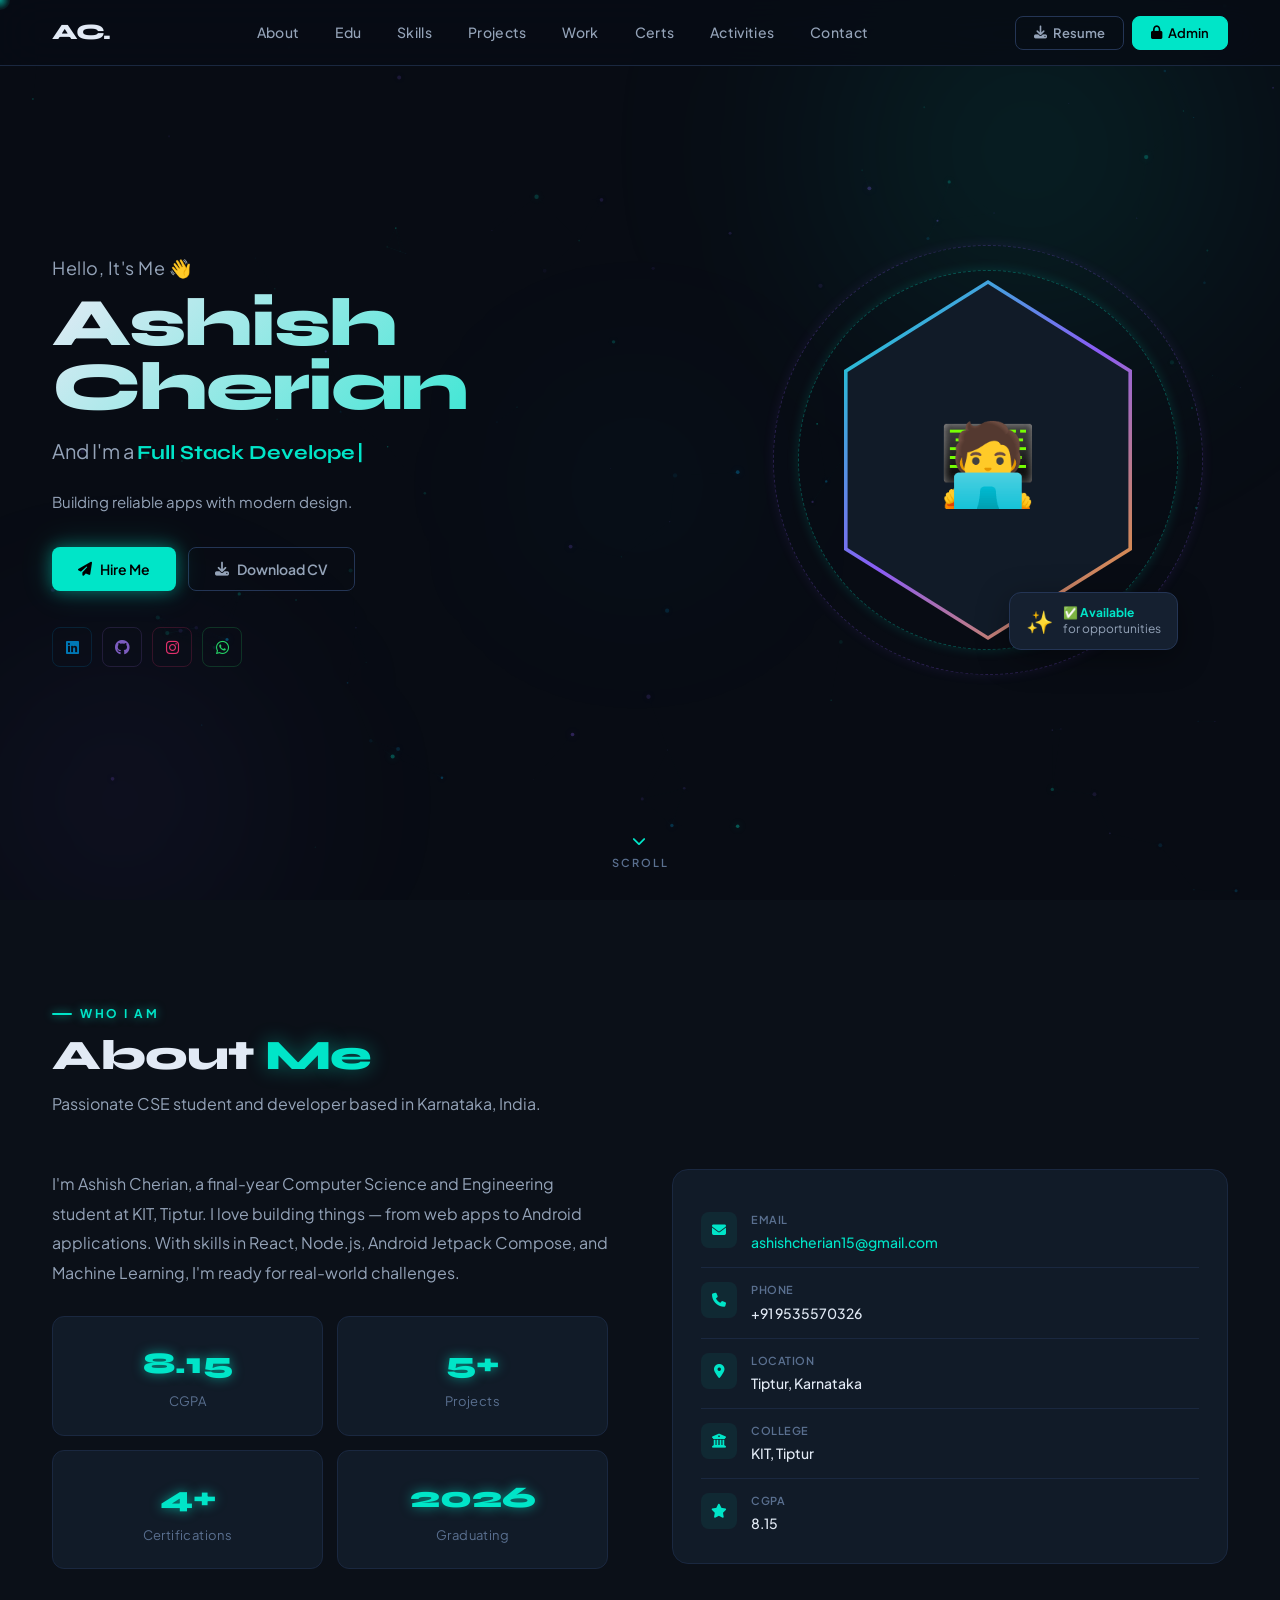
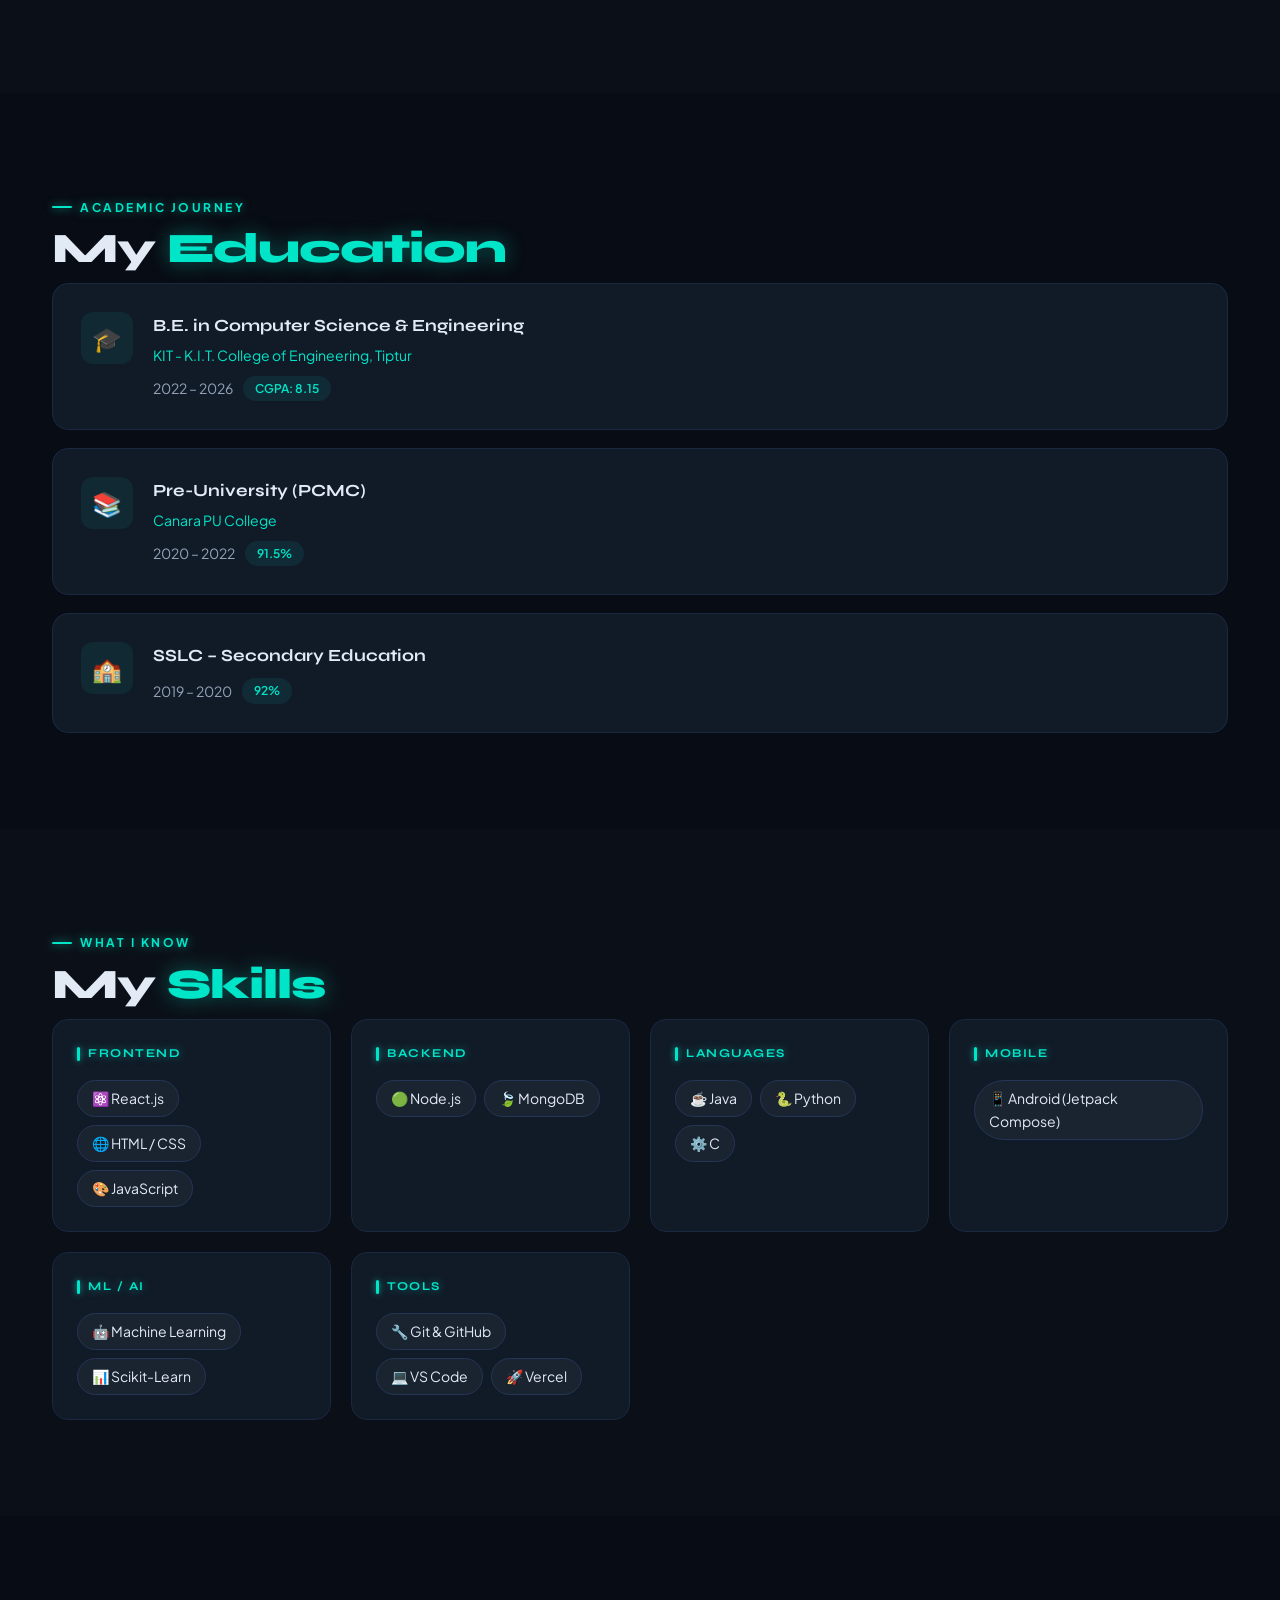
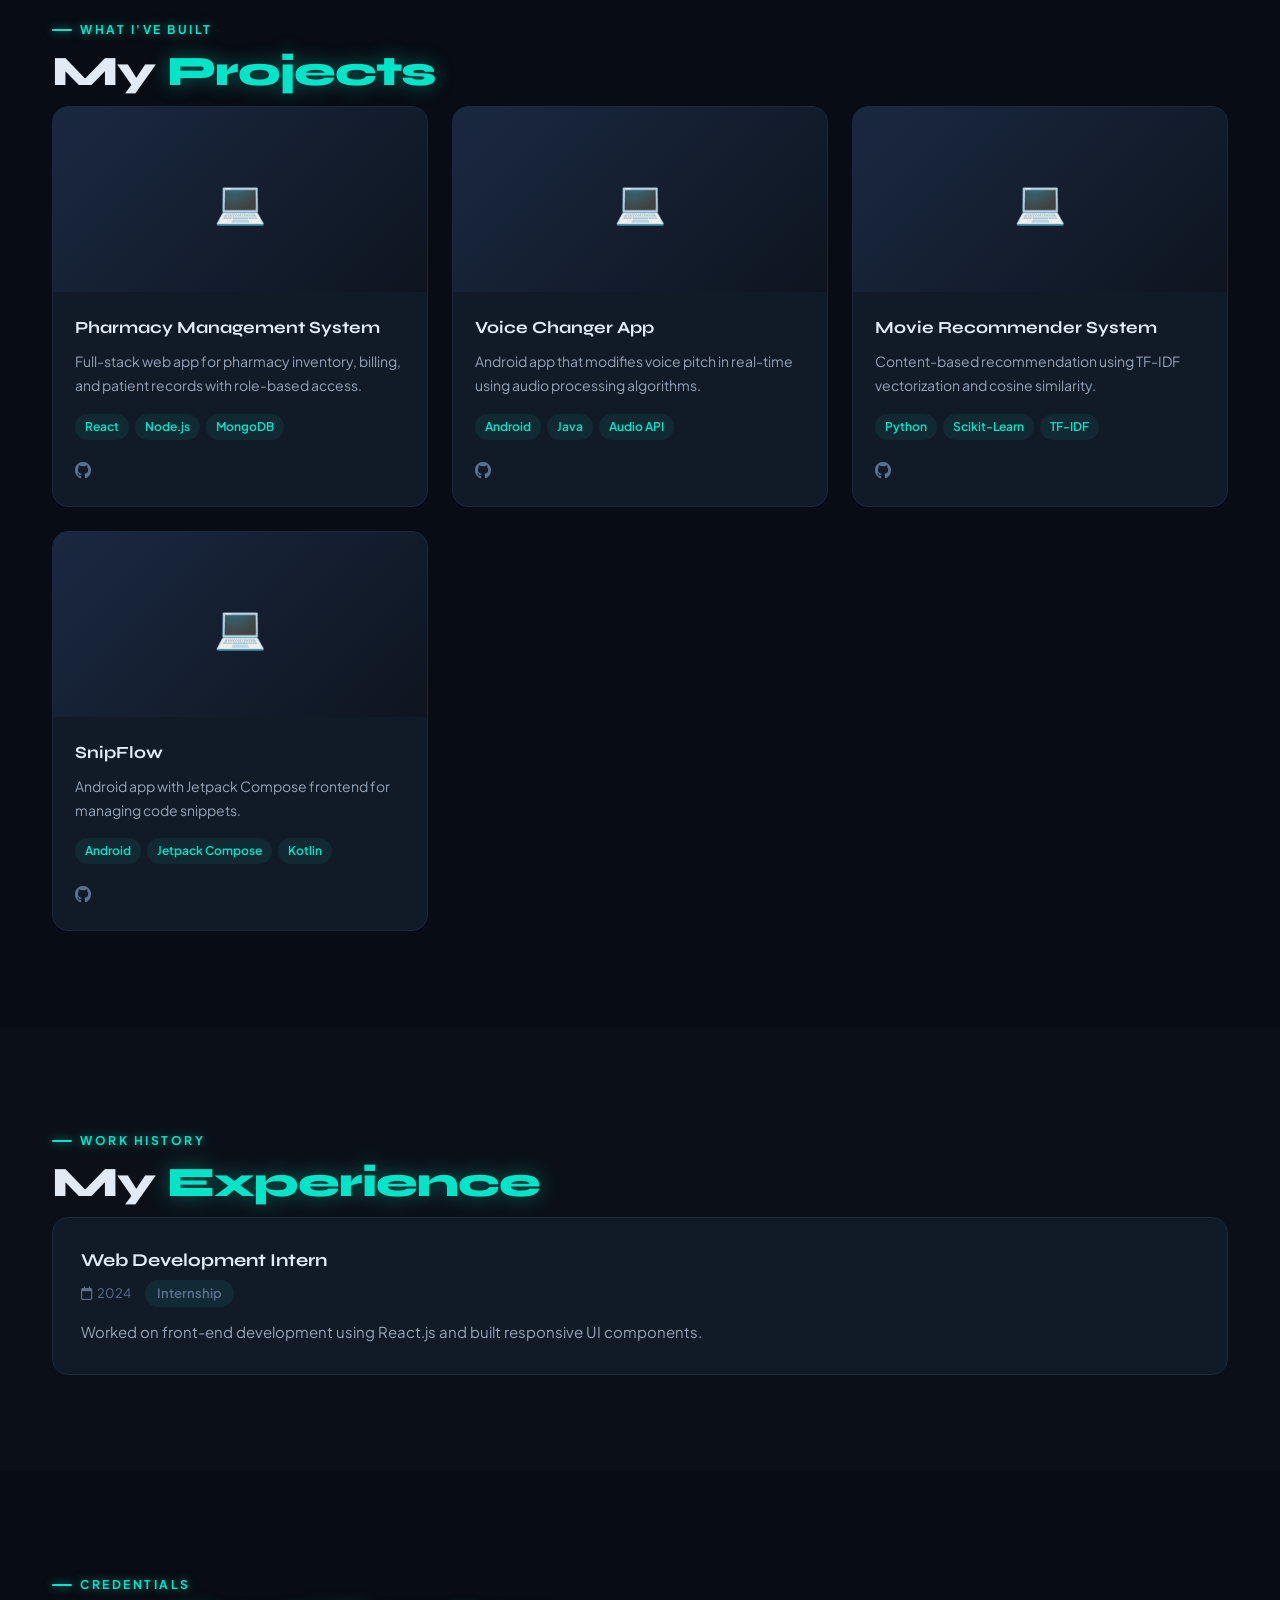
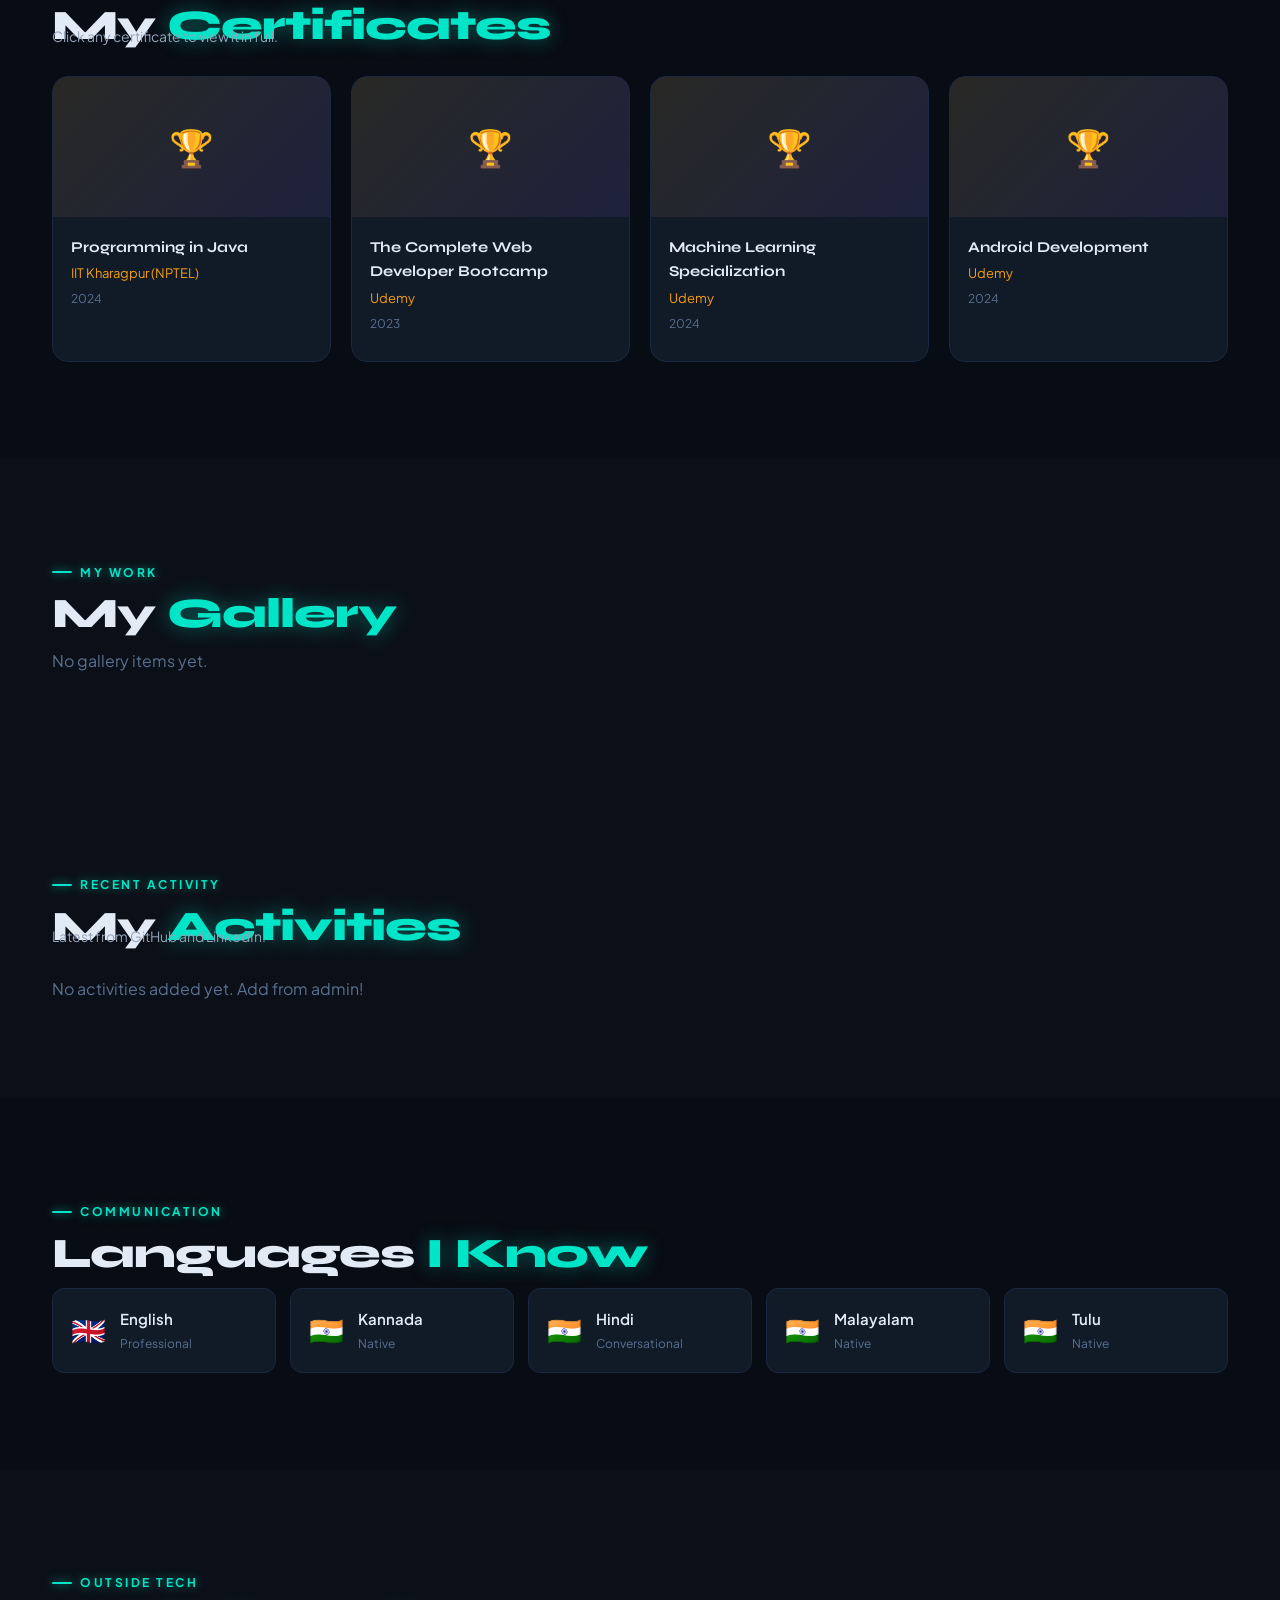
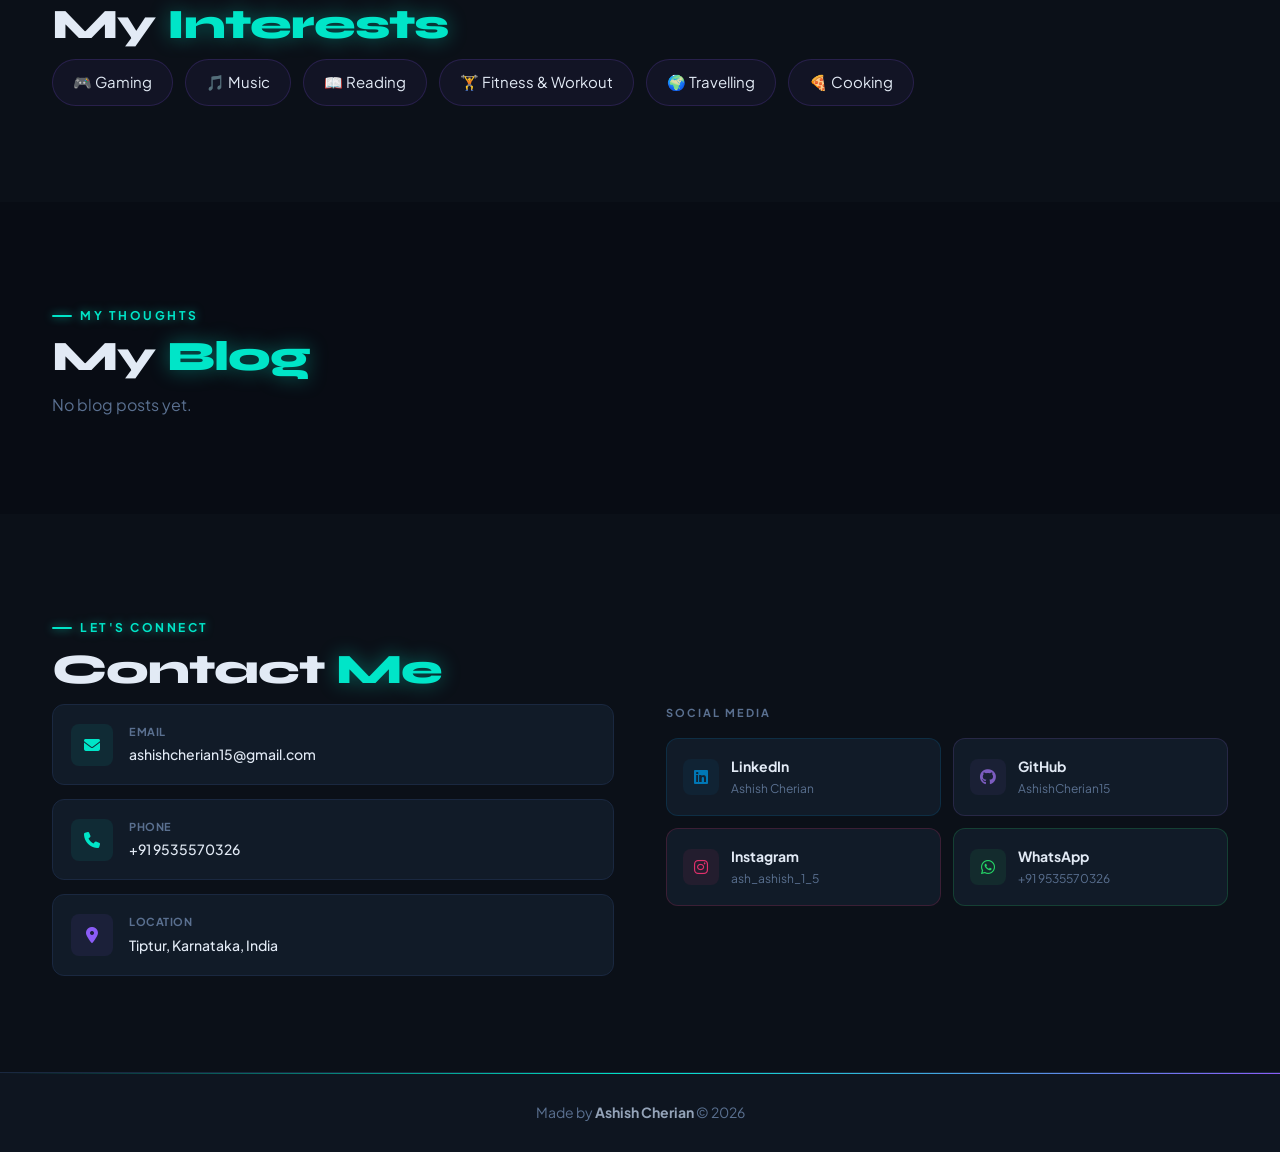
==== Index.html @ c4b8053b "initial commit" ====
<!DOCTYPE html>
<html lang="en">
<head>
<meta charset="UTF-8">
<meta name="viewport" content="width=device-width, initial-scale=1.0">
<title id="pageTitle">Ashish Cherian | Portfolio</title>
<link href="https://fonts.googleapis.com/css2?family=Syne:wght@400;500;600;700;800&family=Plus+Jakarta+Sans:ital,wght@0,300;0,400;0,500;0,600;1,400&display=swap" rel="stylesheet">
<link rel="stylesheet" href="https://cdnjs.cloudflare.com/ajax/libs/font-awesome/6.5.0/css/all.min.css">
<!-- Supabase SDK -->
<script src="https://cdn.jsdelivr.net/npm/@supabase/supabase-js@2"></script>
<script>
const _supa = supabase.createClient(
  'https://gbqlhekzznyjlgedqzfq.supabase.co',
  'sb_publishable_vDnEkPaRcIF7FZ1nW0l8Iw_L2k1vF0C'
);
const BUCKET = 'portfolio';
async function supaUpload(path, file){
  const { error } = await _supa.storage.from(BUCKET).upload(path, file, {upsert:true});
  if(error) throw new Error(error.message);
  const { data, error: signErr } = await _supa.storage.from(BUCKET).createSignedUrl(path, 60*60*24*365);
  if(signErr) throw new Error(signErr.message);
  return data.signedUrl;
}
</script>
<style>
/* ═══════════════════════════════════════════
   ROOT & RESET
═══════════════════════════════════════════ */
:root {
  --bg: #080c14;
  --bg2: #0b1018;
  --surf: #0e1520;
  --card: #111b28;
  --card2: #152030;
  --bdr: #1a2840;
  --bdr2: #243555;

  --cyan: #00e5c8;
  --cyan2: #00c4ac;
  --purple: #8b5cf6;
  --purple2: #7c3aed;
  --yellow: #f59e0b;
  --yellow2: #d97706;
  --pink: #ec4899;
  --green: #10b981;
  --red: #ef4444;

  --text: #e2eaf5;
  --text2: #94a3b8;
  --text3: #5a7090;

  --font-h: 'Syne', sans-serif;
  --font-b: 'Plus Jakarta Sans', sans-serif;
  --r: 16px; --r2: 12px; --r3: 8px; --r4: 6px;
  --shadow: 0 8px 32px rgba(0,0,0,.35);
  --shadow2: 0 2px 12px rgba(0,0,0,.25);
}

*, *::before, *::after { margin: 0; padding: 0; box-sizing: border-box; }
html { scroll-behavior: smooth; scroll-padding-top: 68px; font-size: 16px; }
body { background: var(--bg); color: var(--text); font-family: var(--font-b); overflow-x: hidden; line-height: 1.65; }
::selection { background: rgba(0,229,200,.2); color: var(--cyan); }
::-webkit-scrollbar { width: 5px; }
::-webkit-scrollbar-track { background: var(--bg); }
::-webkit-scrollbar-thumb { background: var(--cyan); border-radius: 5px; }
img, video { max-width: 100%; display: block; }
a { text-decoration: none; color: inherit; }
button { font-family: var(--font-b); cursor: pointer; }

/* ═══════════════════════════════════════════
   MAINTENANCE MODE
═══════════════════════════════════════════ */
#maintenanceScreen {
  position: fixed; inset: 0; z-index: 99999;
  background: var(--bg);
  display: none; flex-direction: column;
  align-items: center; justify-content: center;
  text-align: center; padding: 40px;
}
#maintenanceScreen.active { display: flex; }
.maint-logo { font-family: var(--font-h); font-size: 32px; font-weight: 800; color: var(--cyan); margin-bottom: 32px; }
.maint-icon { font-size: 64px; margin-bottom: 24px; animation: spin 4s linear infinite; }
@keyframes spin { 0%{transform:rotate(0deg);}100%{transform:rotate(360deg);} }
.maint-title { font-family: var(--font-h); font-size: 36px; font-weight: 800; margin-bottom: 12px; }
.maint-msg { color: var(--text2); font-size: 16px; max-width: 480px; line-height: 1.7; margin-bottom: 28px; }
.maint-contact { color: var(--text3); font-size: 14px; }
.maint-contact a { color: var(--cyan); }

/* ═══════════════════════════════════════════
   NAVBAR
═══════════════════════════════════════════ */
#nav {
  position: fixed; top: 0; left: 0; right: 0; z-index: 800;
  height: 66px; padding: 0 52px;
  display: flex; align-items: center; justify-content: space-between;
  backdrop-filter: blur(24px) saturate(1.5);
  background: rgba(8,12,20,.85);
  border-bottom: 1px solid var(--bdr);
  transition: all .3s;
}
.nav-brand { font-family: var(--font-h); font-size: 22px; font-weight: 800; color: var(--cyan); letter-spacing: -1px; }
.nav-brand span { color: var(--text); }
.nav-links { display: flex; gap: 36px; list-style: none; }
.nav-links a { color: var(--text2); font-size: 14px; font-weight: 500; letter-spacing: .3px; transition: color .2s; position: relative; padding-bottom: 2px; }
.nav-links a::after { content:''; position:absolute; bottom:-2px; left:0; width:0; height:2px; background:var(--cyan); border-radius:2px; transition:.3s; }
.nav-links a:hover, .nav-links a.active { color: var(--cyan); }
.nav-links a:hover::after, .nav-links a.active::after { width:100%; }
.nav-actions { display: flex; gap: 8px; align-items: center; }
.nav-btn {
  display: inline-flex; align-items: center; gap: 6px;
  padding: 8px 18px; border-radius: var(--r3);
  font-size: 13px; font-weight: 600; transition: all .25s;
  border: 1px solid var(--bdr2); background: transparent; color: var(--text2);
}
.nav-btn:hover { border-color: var(--cyan); color: var(--cyan); }
.nav-btn.primary { background: var(--cyan); color: #000; border-color: var(--cyan); }
.nav-btn.primary:hover { opacity: .88; transform: translateY(-1px); box-shadow: 0 6px 20px rgba(0,229,200,.25); }
.hamburger { display: none; flex-direction: column; gap: 5px; cursor: pointer; padding: 4px; }
.hamburger span { display: block; width: 22px; height: 2px; background: var(--text2); border-radius: 2px; transition: .3s; }

/* ═══════════════════════════════════════════
   HERO — SPLIT LAYOUT
═══════════════════════════════════════════ */
#hero {
  min-height: 100vh; padding: 80px 52px 60px;
  display: flex; align-items: center;
  position: relative; overflow: hidden;
}
.hero-bg-glow {
  position: absolute; pointer-events: none;
  border-radius: 50%; filter: blur(100px);
}
.hbg1 { width:600px;height:600px;background:rgba(0,229,200,.055);top:-150px;right:-50px;animation:hbg 12s ease-in-out infinite; }
.hbg2 { width:400px;height:400px;background:rgba(139,92,246,.04);bottom:-100px;left:-80px;animation:hbg 15s ease-in-out infinite reverse; }
.hbg3 { width:250px;height:250px;background:rgba(245,158,11,.03);top:40%;left:40%;animation:hbg 10s ease-in-out infinite 3s; }
@keyframes hbg { 0%,100%{transform:translate(0,0);}50%{transform:translate(20px,-20px);} }
.hero-inner { max-width: 1200px; margin: 0 auto; width:100%; display: grid; grid-template-columns: 1fr 480px; gap: 60px; align-items: center; position: relative; z-index: 1; }
.hero-left {}
.hero-greeting { color: var(--text2); font-size: 18px; font-weight: 400; margin-bottom: 8px; letter-spacing: .5px; }
.hero-greeting span { color: var(--cyan); }
.hero-name { font-family: var(--font-h); font-size: clamp(40px,5.5vw,68px); font-weight: 800; line-height: .95; margin-bottom: 14px; letter-spacing: -2px; }
.hero-role-line { font-size: 20px; font-weight: 400; color: var(--text2); margin-bottom: 20px; }
.hero-role-line strong { color: var(--cyan); font-weight: 700; font-family: var(--font-h); }
.hero-tagline { color: var(--text2); font-size: 15px; line-height: 1.75; max-width: 500px; margin-bottom: 32px; }
.hero-btns { display: flex; gap: 12px; flex-wrap: wrap; margin-bottom: 36px; }
.btn { display: inline-flex; align-items: center; gap: 8px; padding: 12px 26px; border-radius: var(--r3); font-size: 14px; font-weight: 600; transition: all .25s; border: none; }
.btn-cyan { background: var(--cyan); color: #000; }
.btn-cyan:hover { opacity:.88; transform:translateY(-2px); box-shadow: 0 10px 28px rgba(0,229,200,.3); }
.btn-ghost { background: transparent; border: 1px solid var(--bdr2); color: var(--text2); }
.btn-ghost:hover { border-color: var(--cyan); color: var(--cyan); transform: translateY(-2px); }
.hero-socials { display: flex; gap: 10px; flex-wrap: wrap; }
.hero-soc { width: 40px; height: 40px; border-radius: var(--r3); border: 1px solid var(--bdr2); display: flex; align-items: center; justify-content: center; color: var(--text2); font-size: 15px; transition: all .25s; }
.hero-soc:hover { transform: translateY(-3px); }

/* HEXAGON PROFILE */
.hero-right { display: flex; align-items: center; justify-content: center; }
.hex-wrap { position: relative; width: 380px; height: 400px; display: flex; align-items: center; justify-content: center; }
.hex-outer {
  position: relative; width: 320px; height: 360px;
  clip-path: polygon(50% 0%, 95% 25%, 95% 75%, 50% 100%, 5% 75%, 5% 25%);
  background: linear-gradient(135deg, var(--cyan) 0%, var(--purple) 50%, var(--yellow) 100%);
  padding: 4px;
  animation: hexFloat 6s ease-in-out infinite;
  filter: drop-shadow(0 0 40px rgba(0,229,200,.3)) drop-shadow(0 0 60px rgba(139,92,246,.15));
}
@keyframes hexFloat { 0%,100%{transform:translateY(0);}50%{transform:translateY(-12px);} }
.hex-inner {
  width: 100%; height: 100%;
  clip-path: polygon(50% 0%, 95% 25%, 95% 75%, 50% 100%, 5% 75%, 5% 25%);
  background: var(--card); overflow: hidden;
  display: flex; align-items: center; justify-content: center;
}
.hex-inner img { width: 100%; height: 100%; object-fit: cover; object-position: top center; }
.hex-default { font-size: 80px; }
.hex-ring1, .hex-ring2 {
  position: absolute; border-radius: 50%;
  border: 1px dashed rgba(0,229,200,.2);
  animation: ringRotate 20s linear infinite;
}
.hex-ring1 { width: 380px; height: 380px; animation-duration: 20s; }
.hex-ring2 { width: 430px; height: 430px; animation-duration: 30s; animation-direction: reverse; border-color: rgba(139,92,246,.15); }
@keyframes ringRotate { 0%{transform:rotate(0)}100%{transform:rotate(360deg)} }
.hex-badge {
  position: absolute; bottom: 10px; right: 0;
  background: var(--card2); border: 1px solid var(--bdr2);
  border-radius: var(--r2); padding: 10px 16px;
  display: flex; align-items: center; gap: 10px;
  box-shadow: var(--shadow);
}
.hex-badge-icon { font-size: 22px; }
.hex-badge-text { font-size: 12px; color: var(--text2); line-height: 1.3; }
.hex-badge-text strong { color: var(--cyan); font-weight: 700; display: block; }
.hex-edit-btn {
  position: absolute; top: 12px; right: 0;
  width: 36px; height: 36px; border-radius: 50%;
  background: var(--card2); border: 1px solid var(--bdr2);
  color: var(--cyan); font-size: 14px;
  display: flex; align-items: center; justify-content: center;
  cursor: pointer; transition: all .25s; z-index: 5;
  display: none;
}
.hex-edit-btn:hover { background: rgba(0,229,200,.1); transform: scale(1.1); }
.admin-active .hex-edit-btn { display: flex; }

/* ═══════════════════════════════════════════
   SECTION BASE
═══════════════════════════════════════════ */
section { padding: 96px 52px; }
.wrap { max-width: 1200px; margin: 0 auto; }
.sec-eyebrow {
  display: inline-flex; align-items: center; gap: 8px;
  color: var(--cyan); font-size: 12px; font-weight: 700;
  letter-spacing: 2.5px; text-transform: uppercase; margin-bottom: 10px;
}
.sec-eyebrow::before { content:''; display:block; width:20px; height:2px; background:var(--cyan); border-radius:2px; }
.sec-title { font-family: var(--font-h); font-size: clamp(28px,4vw,42px); font-weight: 800; line-height: 1.05; margin-bottom: 12px; letter-spacing: -1px; }
.sec-title em { font-style:normal; color:var(--cyan); }
.sec-subtitle { color: var(--text2); font-size: 16px; line-height: 1.7; max-width: 580px; margin-bottom: 52px; }

/* REVEAL ANIMATION */
.reveal { opacity: 0; transform: translateY(36px); transition: opacity .7s cubic-bezier(.4,0,.2,1), transform .7s cubic-bezier(.4,0,.2,1); }
.reveal.in { opacity: 1; transform: translateY(0); }
.reveal-delay-1 { transition-delay: .1s; }
.reveal-delay-2 { transition-delay: .2s; }
.reveal-delay-3 { transition-delay: .3s; }

/* ═══════════════════════════════════════════
   NEON PARTICLES CANVAS
═══════════════════════════════════════════ */
#neonCanvas { position:fixed; inset:0; z-index:0; pointer-events:none; opacity:.45; }

/* ═══════════════════════════════════════════
   NEON GLOW UTILITIES
═══════════════════════════════════════════ */
.neon-text {
  text-shadow: 0 0 8px rgba(0,229,200,.8), 0 0 20px rgba(0,229,200,.5), 0 0 40px rgba(0,229,200,.3);
}
.neon-border {
  box-shadow: 0 0 8px rgba(0,229,200,.3), inset 0 0 8px rgba(0,229,200,.05);
}

/* ═══════════════════════════════════════════
   ANIMATED NEON NAV BRAND
═══════════════════════════════════════════ */
.nav-brand {
  animation: brandPulse 3s ease-in-out infinite;
}
@keyframes brandPulse {
  0%,100% { text-shadow: 0 0 8px rgba(0,229,200,.6), 0 0 20px rgba(0,229,200,.3); }
  50% { text-shadow: 0 0 16px rgba(0,229,200,1), 0 0 40px rgba(0,229,200,.6), 0 0 80px rgba(0,229,200,.3); }
}

/* ═══════════════════════════════════════════
   NEON HERO ENHANCEMENTS
═══════════════════════════════════════════ */
.hero-name {
  background: linear-gradient(135deg, #e2eaf5 0%, #00e5c8 50%, #a78bfa 100%);
  -webkit-background-clip: text;
  -webkit-text-fill-color: transparent;
  background-clip: text;
  background-size: 200% 200%;
  animation: nameShimmer 4s ease-in-out infinite;
}
@keyframes nameShimmer {
  0%,100% { background-position: 0% 50%; }
  50% { background-position: 100% 50%; }
}
.hero-role-line strong {
  position: relative;
  animation: roleGlow 2s ease-in-out infinite;
}
@keyframes roleGlow {
  0%,100% { text-shadow: 0 0 6px rgba(0,229,200,.5); }
  50% { text-shadow: 0 0 16px rgba(0,229,200,1), 0 0 32px rgba(0,229,200,.5); }
}
/* Typing cursor */
.typing-cursor::after {
  content: '|';
  color: var(--cyan);
  animation: blink .7s step-end infinite;
  margin-left: 2px;
}
@keyframes blink { 0%,100%{opacity:1} 50%{opacity:0} }

/* ═══════════════════════════════════════════
   NEON BUTTONS
═══════════════════════════════════════════ */
.btn-cyan {
  position: relative; overflow: hidden;
  box-shadow: 0 0 16px rgba(0,229,200,.4), 0 0 32px rgba(0,229,200,.2);
  transition: all .3s;
}
.btn-cyan::before {
  content: ''; position: absolute; inset: 0;
  background: linear-gradient(90deg, transparent, rgba(255,255,255,.25), transparent);
  transform: translateX(-100%);
  transition: transform .5s;
}
.btn-cyan:hover::before { transform: translateX(100%); }
.btn-cyan:hover {
  box-shadow: 0 0 24px rgba(0,229,200,.7), 0 0 48px rgba(0,229,200,.4), 0 0 80px rgba(0,229,200,.2);
  transform: translateY(-3px);
}
.btn-ghost:hover {
  box-shadow: 0 0 16px rgba(0,229,200,.3);
}

/* ═══════════════════════════════════════════
   NEON SOCIAL ICONS
═══════════════════════════════════════════ */
.hero-soc {
  transition: all .3s;
  position: relative;
}
.hero-soc:hover {
  transform: translateY(-4px) scale(1.15);
  box-shadow: 0 0 16px currentColor, 0 0 32px currentColor;
  border-color: currentColor !important;
}

/* ═══════════════════════════════════════════
   NEON HEXAGON
═══════════════════════════════════════════ */
.hex-outer {
  animation: hexFloat 6s ease-in-out infinite, hexGlow 3s ease-in-out infinite;
}
@keyframes hexGlow {
  0%,100% { filter: drop-shadow(0 0 20px rgba(0,229,200,.4)) drop-shadow(0 0 40px rgba(139,92,246,.2)); }
  50% { filter: drop-shadow(0 0 40px rgba(0,229,200,.8)) drop-shadow(0 0 80px rgba(139,92,246,.4)) drop-shadow(0 0 120px rgba(0,229,200,.2)); }
}
.hex-ring1 { border-color: rgba(0,229,200,.3); box-shadow: 0 0 12px rgba(0,229,200,.15); }
.hex-ring2 { border-color: rgba(139,92,246,.25); box-shadow: 0 0 12px rgba(139,92,246,.1); }

/* ═══════════════════════════════════════════
   NEON SECTION EYEBROW
═══════════════════════════════════════════ */
.sec-eyebrow {
  text-shadow: 0 0 10px rgba(0,229,200,.6);
}
.sec-eyebrow::before {
  box-shadow: 0 0 8px rgba(0,229,200,.8);
  animation: lineGlow 2s ease-in-out infinite;
}
@keyframes lineGlow {
  0%,100% { box-shadow: 0 0 4px rgba(0,229,200,.5); }
  50% { box-shadow: 0 0 12px rgba(0,229,200,1), 0 0 24px rgba(0,229,200,.5); }
}
.sec-title em { text-shadow: 0 0 20px rgba(0,229,200,.4); }

/* ═══════════════════════════════════════════
   NEON STAT BOXES
═══════════════════════════════════════════ */
.stat-box {
  position: relative; overflow: hidden;
  transition: all .3s;
}
.stat-box::before {
  content: ''; position: absolute;
  top: 0; left: -100%; width: 100%; height: 2px;
  background: linear-gradient(90deg, transparent, var(--cyan), transparent);
  animation: scanLine 3s linear infinite;
}
@keyframes scanLine { 0%{left:-100%} 100%{left:100%} }
.stat-box:hover {
  border-color: var(--cyan);
  box-shadow: 0 0 20px rgba(0,229,200,.2), inset 0 0 20px rgba(0,229,200,.05);
  transform: translateY(-4px);
}
.stat-n { text-shadow: 0 0 12px rgba(0,229,200,.6); }

/* ═══════════════════════════════════════════
   NEON SKILL CARDS
═══════════════════════════════════════════ */
.skill-cat-card {
  position: relative; overflow: hidden;
  transition: all .3s;
}
.skill-cat-card::after {
  content: ''; position: absolute;
  inset: 0; border-radius: var(--r);
  border: 1px solid transparent;
  background: linear-gradient(135deg, rgba(0,229,200,.15), transparent, rgba(139,92,246,.1)) border-box;
  -webkit-mask: linear-gradient(#fff 0 0) padding-box, linear-gradient(#fff 0 0);
  -webkit-mask-composite: destination-out;
  mask-composite: exclude;
  opacity: 0; transition: opacity .3s;
}
.skill-cat-card:hover::after { opacity: 1; }
.skill-cat-card:hover {
  border-color: rgba(0,229,200,.4);
  box-shadow: 0 0 24px rgba(0,229,200,.12), 0 8px 32px rgba(0,0,0,.3);
  transform: translateY(-4px);
}
.skill-cat-label { text-shadow: 0 0 8px rgba(0,229,200,.5); }
.skill-cat-label::before { box-shadow: 0 0 6px rgba(0,229,200,.8); }
.skill-pill:hover {
  box-shadow: 0 0 12px rgba(0,229,200,.3);
  text-shadow: 0 0 8px rgba(0,229,200,.6);
}

/* ═══════════════════════════════════════════
   NEON PROJECT CARDS
═══════════════════════════════════════════ */
.proj-card {
  position: relative; overflow: hidden;
  transition: all .35s cubic-bezier(.4,0,.2,1);
}
.proj-card::before {
  content: ''; position: absolute;
  top: 0; left: 0; right: 0; height: 2px;
  background: linear-gradient(90deg, var(--purple), var(--cyan), var(--purple));
  background-size: 200% 100%;
  animation: borderFlow 3s linear infinite;
  opacity: 0; transition: opacity .3s;
}
@keyframes borderFlow { 0%{background-position:0% 0%} 100%{background-position:200% 0%} }
.proj-card:hover::before { opacity: 1; }
.proj-card:hover {
  box-shadow: 0 0 30px rgba(0,229,200,.15), 0 24px 60px rgba(0,0,0,.4);
  transform: translateY(-8px);
}
.proj-name { text-shadow: 0 0 0 transparent; transition: text-shadow .3s; }
.proj-card:hover .proj-name { text-shadow: 0 0 12px rgba(0,229,200,.4); }

/* ═══════════════════════════════════════════
   NEON EXPERIENCE CARDS
═══════════════════════════════════════════ */
.exp-card {
  position: relative;
  transition: all .3s;
  border-left: 3px solid transparent;
  background-image: linear-gradient(var(--card), var(--card)), linear-gradient(180deg, var(--cyan), var(--purple), var(--cyan));
  background-origin: border-box;
  background-clip: padding-box, border-box;
  background-size: 100% 100%, 100% 200%;
  animation: leftBorderFlow 3s linear infinite;
}
@keyframes leftBorderFlow { 0%{background-position:0% 0%,0% 0%} 100%{background-position:0% 0%,0% 200%} }
.exp-card:hover {
  box-shadow: 0 0 24px rgba(0,229,200,.1);
  transform: translateX(6px);
}
.exp-role { transition: text-shadow .3s; }
.exp-card:hover .exp-role { text-shadow: 0 0 12px rgba(0,229,200,.4); }

/* ═══════════════════════════════════════════
   NEON CERT CARDS
═══════════════════════════════════════════ */
.cert-card:hover {
  box-shadow: 0 0 24px rgba(245,158,11,.2), 0 16px 48px rgba(0,0,0,.4);
}

/* ═══════════════════════════════════════════
   NEON CONTACT & SOCIAL CARDS
═══════════════════════════════════════════ */
.contact-card:hover {
  box-shadow: 0 0 16px rgba(0,229,200,.1);
}
.soc-card:hover {
  box-shadow: 0 0 20px rgba(0,229,200,.15), 0 8px 24px rgba(0,0,0,.3);
}

/* ═══════════════════════════════════════════
   NEON EDU CARDS
═══════════════════════════════════════════ */
.edu-card:hover {
  border-color: rgba(0,229,200,.4);
  box-shadow: 0 0 20px rgba(0,229,200,.1), 0 8px 32px rgba(0,0,0,.3);
}
.edu-ico { transition: all .3s; }
.edu-card:hover .edu-ico {
  background: rgba(0,229,200,.15);
  box-shadow: 0 0 16px rgba(0,229,200,.3);
}

/* ═══════════════════════════════════════════
   NEON FOOTER
═══════════════════════════════════════════ */
footer {
  position: relative; overflow: hidden;
}
footer::before {
  content: ''; position: absolute;
  top: 0; left: 0; right: 0; height: 1px;
  background: linear-gradient(90deg, transparent, var(--cyan), var(--purple), var(--cyan), transparent);
  animation: footerLine 4s linear infinite;
  background-size: 200% 100%;
}
@keyframes footerLine { 0%{background-position:0% 0%} 100%{background-position:200% 0%} }

/* ═══════════════════════════════════════════
   NEON SCROLLBAR
═══════════════════════════════════════════ */
::-webkit-scrollbar-thumb {
  background: linear-gradient(180deg, var(--cyan), var(--purple));
  box-shadow: 0 0 6px rgba(0,229,200,.5);
}

/* ═══════════════════════════════════════════
   NEON NAV ACTIVE UNDERLINE
═══════════════════════════════════════════ */
.nav-links a::after {
  box-shadow: 0 0 6px rgba(0,229,200,.8);
}

/* ═══════════════════════════════════════════
   FLOATING NEON ORBS (hero section)
═══════════════════════════════════════════ */
.hbg1 { background: radial-gradient(circle, rgba(0,229,200,.12) 0%, rgba(0,229,200,.04) 50%, transparent 70%); }
.hbg2 { background: radial-gradient(circle, rgba(139,92,246,.1) 0%, rgba(139,92,246,.03) 50%, transparent 70%); }
.hbg3 { background: radial-gradient(circle, rgba(0,180,255,.08) 0%, transparent 70%); }

/* ═══════════════════════════════════════════
   NEON HOBBY PILLS
═══════════════════════════════════════════ */
.hobby-pill:hover {
  box-shadow: 0 0 16px rgba(139,92,246,.3);
  text-shadow: 0 0 8px rgba(139,92,246,.5);
}

/* ═══════════════════════════════════════════
   NEON LANG CARDS
═══════════════════════════════════════════ */
.lang-card:hover {
  border-color: rgba(0,229,200,.4);
  box-shadow: 0 0 16px rgba(0,229,200,.1);
}

/* ═══════════════════════════════════════════
   NEON CURSOR GLOW DOT
═══════════════════════════════════════════ */
#cursorGlow {
  position: fixed; pointer-events: none; z-index: 99998;
  width: 20px; height: 20px; border-radius: 50%;
  background: radial-gradient(circle, rgba(0,229,200,.6) 0%, rgba(0,229,200,.1) 60%, transparent 100%);
  transform: translate(-50%,-50%);
  transition: width .2s, height .2s, opacity .3s;
  mix-blend-mode: screen;
}
#cursorGlow.big { width: 60px; height: 60px; opacity: .5; }

/* ═══════════════════════════════════════════
   ABOUT
═══════════════════════════════════════════ */
#about { background: var(--bg2); }
.about-grid { display: grid; grid-template-columns: 1fr 1fr; gap: 64px; align-items: start; }
.about-bio { color: var(--text2); font-size: 16px; line-height: 1.85; margin-bottom: 28px; }
.about-stats { display: grid; grid-template-columns: 1fr 1fr; gap: 14px; margin-bottom: 28px; }
.stat-box { background: var(--card); border: 1px solid var(--bdr); border-radius: var(--r2); padding: 22px; text-align: center; transition: .25s; }
.stat-box:hover { border-color: var(--bdr2); transform: translateY(-2px); }
.stat-n { font-family: var(--font-h); font-size: 30px; font-weight: 800; color: var(--cyan); }
.stat-l { color: var(--text3); font-size: 13px; margin-top: 3px; letter-spacing: .4px; }
.about-detail-card { background: var(--card); border: 1px solid var(--bdr); border-radius: var(--r); padding: 28px; }
.det-row { display: flex; align-items: flex-start; gap: 14px; padding: 13px 0; border-bottom: 1px solid var(--bdr); }
.det-row:last-child { border-bottom: none; padding-bottom: 0; }
.det-ico { width: 36px; height: 36px; background: rgba(0,229,200,.07); border-radius: var(--r3); display: flex; align-items: center; justify-content: center; color: var(--cyan); font-size: 14px; flex-shrink: 0; margin-top: 1px; }
.det-label { color: var(--text3); font-size: 11px; font-weight: 600; letter-spacing: .5px; text-transform: uppercase; }
.det-val { color: var(--text); font-size: 14px; font-weight: 500; margin-top: 2px; word-break: break-all; }

/* ═══════════════════════════════════════════
   EDUCATION
═══════════════════════════════════════════ */
.edu-list { display: grid; gap: 18px; }
.edu-card { background: var(--card); border: 1px solid var(--bdr); border-radius: var(--r); padding: 28px; display: flex; gap: 20px; align-items: flex-start; transition: .3s; }
.edu-card:hover { border-color: var(--bdr2); transform: translateY(-3px); box-shadow: var(--shadow2); }
.edu-ico { width: 52px; height: 52px; background: rgba(0,229,200,.07); border-radius: var(--r2); display: flex; align-items: center; justify-content: center; font-size: 24px; flex-shrink: 0; }
.edu-deg { font-family: var(--font-h); font-size: 17px; font-weight: 700; margin-bottom: 4px; }
.edu-inst { color: var(--cyan); font-size: 14px; margin-bottom: 8px; }
.edu-meta { display: flex; gap: 10px; align-items: center; flex-wrap: wrap; }
.chip { background: rgba(0,229,200,.08); color: var(--cyan); padding: 3px 12px; border-radius: 100px; font-size: 12px; font-weight: 600; }
.chip.yellow { background: rgba(245,158,11,.08); color: var(--yellow); }
.chip.purple { background: rgba(139,92,246,.08); color: var(--purple); }

/* ═══════════════════════════════════════════
   SKILLS
═══════════════════════════════════════════ */
#skills { background: var(--bg2); }
.skills-grid { display: grid; grid-template-columns: repeat(auto-fill, minmax(270px,1fr)); gap: 20px; }
.skill-cat-card { background: var(--card); border: 1px solid var(--bdr); border-radius: var(--r); padding: 24px; transition: .25s; }
.skill-cat-card:hover { border-color: var(--bdr2); }
.skill-cat-label { font-family: var(--font-h); font-size: 12px; font-weight: 700; color: var(--cyan); letter-spacing: 1.5px; text-transform: uppercase; margin-bottom: 16px; display: flex; align-items: center; gap: 8px; }
.skill-cat-label::before { content:''; width:3px; height:14px; background:var(--cyan); border-radius:3px; }
.skill-tags { display: flex; flex-wrap: wrap; gap: 8px; }
.skill-pill { background: rgba(255,255,255,.04); border: 1px solid var(--bdr2); color: var(--text); padding: 6px 14px; border-radius: 100px; font-size: 14px; display: flex; align-items: center; gap: 6px; transition: .2s; }
.skill-pill:hover { border-color: var(--cyan); color: var(--cyan); background: rgba(0,229,200,.05); }

/* ═══════════════════════════════════════════
   PROJECTS
═══════════════════════════════════════════ */
.proj-grid { display: grid; grid-template-columns: repeat(auto-fill, minmax(340px,1fr)); gap: 24px; }
.proj-card { background: var(--card); border: 1px solid var(--bdr); border-radius: var(--r); overflow: hidden; transition: all .3s; }
.proj-card:hover { border-color: var(--cyan); transform: translateY(-6px); box-shadow: 0 24px 60px rgba(0,229,200,.08); }
.proj-thumb { height: 185px; background: linear-gradient(135deg,var(--bdr),var(--surf)); display: flex; align-items: center; justify-content: center; overflow: hidden; position: relative; }
.proj-thumb img, .proj-thumb video { width:100%;height:100%;object-fit:cover; }
.proj-thumb-ico { font-size: 42px; color: var(--text3); }
.proj-body { padding: 22px; }
.proj-name { font-family: var(--font-h); font-size: 17px; font-weight: 700; margin-bottom: 8px; }
.proj-desc { color: var(--text2); font-size: 14px; line-height: 1.7; margin-bottom: 16px; }
.proj-chips { display: flex; flex-wrap: wrap; gap: 6px; margin-bottom: 16px; }
.proj-chip { background: rgba(0,229,200,.07); color: var(--cyan); padding: 3px 10px; border-radius: 100px; font-size: 12px; font-weight: 600; }
.proj-footer { display: flex; justify-content: space-between; align-items: center; }
.proj-links { display: flex; gap: 10px; }
.proj-link { color: var(--text3); font-size: 17px; transition: .2s; }
.proj-link:hover { color: var(--cyan); }

/* ═══════════════════════════════════════════
   EXPERIENCE
═══════════════════════════════════════════ */
#experience { background: var(--bg2); }
.exp-list { display: grid; gap: 20px; }
.exp-card { background: var(--card); border: 1px solid var(--bdr); border-radius: var(--r); padding: 28px; transition: .3s; }
.exp-card:hover { transform: translateX(5px); border-color: var(--bdr2); }
.exp-role { font-family: var(--font-h); font-size: 18px; font-weight: 700; margin-bottom: 4px; }
.exp-co { color: var(--cyan); font-size: 14px; margin-bottom: 10px; }
.exp-meta { display: flex; gap: 14px; flex-wrap: wrap; margin-bottom: 12px; }
.exp-meta span { color: var(--text3); font-size: 13px; display: flex; align-items: center; gap: 5px; }
.exp-desc { color: var(--text2); font-size: 15px; line-height: 1.75; }

/* ═══════════════════════════════════════════
   CERTIFICATES
═══════════════════════════════════════════ */
.cert-grid { display: grid; grid-template-columns: repeat(auto-fill, minmax(270px,1fr)); gap: 20px; }
.cert-card { background: var(--card); border: 1px solid var(--bdr); border-radius: var(--r); overflow: hidden; transition: all .3s; cursor: pointer; }
.cert-card:hover { border-color: var(--yellow); transform: translateY(-4px); box-shadow: 0 16px 48px rgba(245,158,11,.08); }
.cert-thumb { height: 140px; background: linear-gradient(135deg,rgba(245,158,11,.1),rgba(139,92,246,.1)); display: flex; align-items: center; justify-content: center; overflow: hidden; position: relative; }
.cert-thumb img, .cert-thumb video { width:100%;height:100%;object-fit:cover; }
.cert-thumb-ico { font-size: 36px; }
.cert-view-overlay { position: absolute; inset: 0; background: rgba(0,0,0,.7); display: flex; align-items: center; justify-content: center; opacity: 0; transition: .3s; color: #fff; font-size: 24px; }
.cert-card:hover .cert-view-overlay { opacity: 1; }
.cert-body { padding: 18px; }
.cert-name { font-family: var(--font-h); font-size: 15px; font-weight: 700; margin-bottom: 4px; }
.cert-iss { color: var(--yellow); font-size: 13px; margin-bottom: 4px; }
.cert-date { color: var(--text3); font-size: 12px; }
.cert-footer { display: flex; gap: 8px; margin-top: 10px; flex-wrap: wrap; }
.cert-link-btn { display: inline-flex; align-items: center; gap: 5px; color: var(--cyan); font-size: 12px; padding: 3px 10px; border-radius: 100px; background: rgba(0,229,200,.07); border: 1px solid rgba(0,229,200,.2); transition: .2s; }
.cert-link-btn:hover { background: rgba(0,229,200,.15); }
.cert-link-btn.linkedin { color: #0077b5; background: rgba(0,119,181,.07); border-color: rgba(0,119,181,.2); }
.cert-link-btn.linkedin:hover { background: rgba(0,119,181,.15); }

/* ═══════════════════════════════════════════
   GALLERY
═══════════════════════════════════════════ */
#gallery { background: var(--bg2); }
.gallery-grid { display: grid; grid-template-columns: repeat(auto-fill, minmax(210px,1fr)); gap: 14px; }
.gal-item { border-radius: var(--r2); overflow: hidden; background: var(--card); border: 1px solid var(--bdr); aspect-ratio: 4/3; display: flex; align-items: center; justify-content: center; position: relative; cursor: pointer; transition: .3s; }
.gal-item:hover { border-color: var(--bdr2); transform: scale(1.02); }
.gal-item img, .gal-item video { width:100%;height:100%;object-fit:cover; }
.gal-placeholder { font-size: 34px; color: var(--text3); }
.gal-overlay { position: absolute; inset:0; background: rgba(0,0,0,.7); display: flex; flex-direction: column; align-items: center; justify-content: center; gap: 6px; opacity:0; transition:.3s; color:#fff; font-size:22px; }
.gal-item:hover .gal-overlay { opacity: 1; }
.gal-cap { font-size: 13px; font-weight: 500; max-width: 90%; text-align: center; }

/* ═══════════════════════════════════════════
   LANGUAGES & HOBBIES
═══════════════════════════════════════════ */
.lang-grid { display: grid; grid-template-columns: repeat(auto-fill, minmax(185px,1fr)); gap: 14px; }
.lang-card { background: var(--card); border: 1px solid var(--bdr); border-radius: var(--r2); padding: 18px; display: flex; align-items: center; gap: 14px; transition: .25s; }
.lang-card:hover { border-color: var(--bdr2); transform: translateY(-2px); }
.lang-flag { font-size: 28px; }
.lang-name { font-weight: 600; font-size: 15px; }
.lang-lvl { color: var(--text3); font-size: 12px; margin-top: 2px; }
.hobby-wrap { display: flex; flex-wrap: wrap; gap: 12px; }
.hobby-pill { background: rgba(139,92,246,.06); border: 1px solid rgba(139,92,246,.18); color: var(--text); padding: 10px 20px; border-radius: 100px; font-size: 15px; display: flex; align-items: center; gap: 9px; transition: .2s; }
.hobby-pill:hover { border-color: rgba(139,92,246,.35); background: rgba(139,92,246,.1); }

/* ═══════════════════════════════════════════
   BLOG
═══════════════════════════════════════════ */
.blog-grid { display: grid; grid-template-columns: repeat(auto-fill, minmax(310px,1fr)); gap: 22px; }
.blog-card { background: var(--card); border: 1px solid var(--bdr); border-radius: var(--r); overflow: hidden; transition: .3s; display: block; color: inherit; }
.blog-card:hover { border-color: var(--purple); transform: translateY(-5px); box-shadow: 0 16px 48px rgba(139,92,246,.08); }
.blog-body { padding: 24px; }
.blog-pill { display: inline-block; background: rgba(139,92,246,.1); color: #a78bfa; padding: 3px 10px; border-radius: 100px; font-size: 11px; font-weight: 700; margin-bottom: 10px; letter-spacing: .5px; }
.blog-meta { display: flex; justify-content: space-between; color: var(--text3); font-size: 12px; margin-bottom: 10px; }
.blog-title { font-family: var(--font-h); font-size: 16px; font-weight: 700; margin-bottom: 8px; line-height: 1.4; }
.blog-exc { color: var(--text2); font-size: 14px; line-height: 1.7; }

/* ═══════════════════════════════════════════
   ACTIVITIES
═══════════════════════════════════════════ */
#activities { background: var(--bg2); }
.act-grid { display: grid; grid-template-columns: repeat(auto-fill, minmax(320px,1fr)); gap: 22px; }
.act-card { background: var(--card); border: 1px solid var(--bdr); border-radius: var(--r); padding: 22px; transition: .3s; display: block; color: inherit; }
.act-card:hover { border-color: var(--bdr2); transform: translateY(-4px); box-shadow: var(--shadow2); }
.act-header { display: flex; align-items: center; gap: 12px; margin-bottom: 14px; }
.act-type-ico { width: 38px; height: 38px; border-radius: var(--r3); display: flex; align-items: center; justify-content: center; font-size: 18px; flex-shrink: 0; }
.act-type-ico.linkedin { background: rgba(0,119,181,.1); color: #0077b5; }
.act-type-ico.github { background: rgba(139,92,246,.1); color: var(--purple); }
.act-type-label { font-size: 11px; color: var(--text3); font-weight: 600; letter-spacing: .5px; text-transform: uppercase; }
.act-title { font-family: var(--font-h); font-size: 15px; font-weight: 700; margin-bottom: 6px; }
.act-desc { color: var(--text2); font-size: 13px; line-height: 1.65; margin-bottom: 12px; }
.act-meta { display: flex; gap: 12px; align-items: center; flex-wrap: wrap; }
.act-meta span { color: var(--text3); font-size: 12px; display: flex; align-items: center; gap: 4px; }
.act-link { display: inline-flex; align-items: center; gap: 5px; color: var(--cyan); font-size: 13px; font-weight: 600; margin-top: 10px; transition: .2s; }
.act-link:hover { opacity: .8; }
.gh-contrib-wrap { background: var(--card); border: 1px solid var(--bdr); border-radius: var(--r); padding: 24px; margin-bottom: 28px; }
.gh-contrib-title { font-family: var(--font-h); font-size: 15px; font-weight: 700; margin-bottom: 14px; display: flex; align-items: center; gap: 8px; }
.gh-contrib-iframe { width: 100%; height: 150px; border: none; border-radius: var(--r3); background: transparent; overflow: hidden; }

/* ═══════════════════════════════════════════
   CONTACT
═══════════════════════════════════════════ */
.contact-grid { display: grid; grid-template-columns: 1fr 1fr; gap: 52px; }
.contact-cards { display: grid; gap: 14px; }
.contact-card { background: var(--card); border: 1px solid var(--bdr); border-radius: var(--r2); padding: 18px; display: flex; align-items: center; gap: 16px; transition: .25s; }
.contact-card:hover { border-color: var(--bdr2); transform: translateX(5px); }
.contact-ico { width: 42px; height: 42px; border-radius: var(--r3); display: flex; align-items: center; justify-content: center; font-size: 16px; flex-shrink: 0; }
.contact-label { color: var(--text3); font-size: 11px; font-weight: 700; letter-spacing: .5px; text-transform: uppercase; }
.contact-val { color: var(--text); font-size: 14px; font-weight: 500; margin-top: 2px; word-break: break-all; }
.soc-grid { display: grid; grid-template-columns: 1fr 1fr; gap: 12px; }
.soc-card { background: var(--card); border: 1px solid var(--bdr); border-radius: var(--r2); padding: 16px; display: flex; align-items: center; gap: 12px; transition: .25s; }
.soc-card:hover { transform: translateY(-3px); box-shadow: var(--shadow2); }
.soc-ico { width: 36px; height: 36px; border-radius: var(--r3); display: flex; align-items: center; justify-content: center; font-size: 16px; flex-shrink: 0; }
.soc-name { font-weight: 700; font-size: 14px; }
.soc-handle { color: var(--text3); font-size: 12px; margin-top: 1px; white-space: nowrap; overflow: hidden; text-overflow: ellipsis; max-width: 130px; }

/* ═══════════════════════════════════════════
   FOOTER
═══════════════════════════════════════════ */
footer { background: var(--surf); border-top: 1px solid var(--bdr); padding: 28px 52px; text-align: center; }
.foot-inner { max-width: 1200px; margin: 0 auto; }
.foot-text { color: var(--text3); font-size: 14px; }
.foot-text strong { color: var(--text2); }

/* ═══════════════════════════════════════════
   LIGHTBOX
═══════════════════════════════════════════ */
#lightbox { position: fixed; inset: 0; background: rgba(0,0,0,.92); z-index: 9900; display: none; align-items: center; justify-content: center; padding: 20px; }
#lightbox.on { display: flex; }
.lb-inner { position: relative; max-width: 900px; max-height: 85vh; width: 100%; }
.lb-close { position: absolute; top: -44px; right: 0; background: none; border: none; color: #fff; font-size: 28px; cursor: pointer; transition: .2s; }
.lb-close:hover { color: var(--cyan); }
#lightboxImg { width: 100%; max-height: 80vh; object-fit: contain; border-radius: var(--r2); }
#lightboxVideo { width: 100%; border-radius: var(--r2); }
#lightboxPdf { width: 100%; height: 80vh; border: none; border-radius: var(--r2); }

/* ═══════════════════════════════════════════
   HIDDEN
═══════════════════════════════════════════ */
.sec-hidden { display: none !important; }

/* ═══════════════════════════════════════════
   TOAST
═══════════════════════════════════════════ */
#toast {
  position: fixed; bottom: 24px; right: 24px; z-index: 99999;
  background: var(--card2); border-radius: var(--r2);
  padding: 12px 20px; font-size: 14px;
  display: flex; align-items: center; gap: 9px;
  transform: translateY(80px); opacity: 0; transition: .4s;
  border: 1px solid var(--bdr2); box-shadow: var(--shadow);
  max-width: 320px;
}
#toast.on { transform: translateY(0); opacity: 1; }
#toast.success { border-color: var(--cyan); color: var(--cyan); }
#toast.error { border-color: var(--red); color: var(--red); }
#toast.info { border-color: var(--purple); color: var(--purple); }

/* ═══════════════════════════════════════════
   ADMIN — LOGIN
═══════════════════════════════════════════ */
#loginScreen {
  position: fixed; inset: 0; background: rgba(8,12,20,.97);
  z-index: 9500; display: none; align-items: center; justify-content: center;
}
#loginScreen.on { display: flex; }
.login-box {
  background: var(--card); border: 1px solid var(--bdr); border-radius: 20px;
  padding: 48px 44px; width: 100%; max-width: 420px; text-align: center;
}
.login-logo { font-family: var(--font-h); font-size: 26px; font-weight: 800; color: var(--cyan); margin-bottom: 4px; }
.login-sub { color: var(--text2); font-size: 15px; margin-bottom: 32px; }
.lf { width: 100%; background: var(--surf); border: 1px solid var(--bdr2); color: var(--text); padding: 13px 16px; border-radius: var(--r3); font-family: var(--font-b); font-size: 15px; margin-bottom: 12px; outline: none; transition: .25s; }
.lf::placeholder { color: var(--text3); }
.lf:focus { border-color: var(--cyan); }
.login-btn { width:100%; background:var(--cyan); color:#000; padding:14px; border-radius:var(--r3); border:none; font-family:var(--font-h); font-size:15px; font-weight:700; cursor:pointer; transition:.25s; }
.login-btn:hover { opacity:.88; }
.login-cancel { width:100%; background:transparent; border:1px solid var(--bdr2); color:var(--text2); padding:12px; border-radius:var(--r3); font-family:var(--font-b); font-size:14px; cursor:pointer; margin-top:8px; transition:.25s; }
.login-cancel:hover { border-color:var(--bdr); color:var(--text); }
.login-err { color:var(--red); font-size:13px; margin-top:10px; display:none; }

/* ═══════════════════════════════════════════
   ADMIN — PANEL
═══════════════════════════════════════════ */
#adminPanel {
  position: fixed; inset: 0; background: var(--bg);
  z-index: 9400; display: none; flex-direction: column;
}
#adminPanel.on { display: flex; }
.adm-topbar {
  background: var(--surf); border-bottom: 1px solid var(--bdr);
  padding: 0 28px; height: 62px; display: flex; align-items: center;
  justify-content: space-between; flex-shrink: 0;
}
.adm-brand { font-family: var(--font-h); font-size: 18px; font-weight: 800; color: var(--cyan); }
.adm-tbbtns { display: flex; gap: 8px; align-items: center; }
.adm-btn {
  display: inline-flex; align-items: center; gap: 6px;
  padding: 8px 16px; border-radius: var(--r3);
  font-size: 13px; font-weight: 600; transition: .25s; border: none;
}
.adm-btn.preview { background: rgba(0,229,200,.1); color: var(--cyan); border: 1px solid rgba(0,229,200,.25); }
.adm-btn.preview:hover { background: rgba(0,229,200,.18); }
.adm-btn.logout { background: rgba(239,68,68,.1); color: var(--red); border: 1px solid rgba(239,68,68,.25); }
.adm-btn.logout:hover { background: rgba(239,68,68,.18); }
.adm-btn.sync-gh { background: rgba(245,158,11,.1); color: var(--yellow); border: 1px solid rgba(245,158,11,.25); }
.adm-btn.sync-gh:hover { background: rgba(245,158,11,.18); }
.sync-indicator { display: flex; align-items: center; gap: 6px; font-size: 12px; color: var(--text3); background: var(--card2); border: 1px solid var(--bdr); padding: 5px 12px; border-radius: 100px; }
.sync-dot { width: 7px; height: 7px; border-radius: 50%; background: var(--text3); }
.sync-dot.ok { background: var(--green); }
.sync-dot.err { background: var(--red); }
.sync-dot.busy { background: var(--yellow); animation: pulse-dot .8s infinite; }
@keyframes pulse-dot{0%,100%{opacity:1}50%{opacity:.3}}

.adm-layout { display: flex; flex: 1; overflow: hidden; }
.adm-sidebar {
  width: 228px; background: var(--surf); border-right: 1px solid var(--bdr);
  padding: 16px 0; overflow-y: auto; flex-shrink: 0;
}
.sb-grp { padding: 0 16px; margin-bottom: 4px; }
.sb-grp-label { color: var(--text3); font-size: 10px; font-weight: 700; letter-spacing: 2px; text-transform: uppercase; padding: 10px 0 4px; display: flex; align-items: center; gap: 6px; }
.sb-grp-label::after { content:''; flex:1; height:1px; background:var(--bdr); }
.sb-link { width:100%; background:none; border:none; color:var(--text2); padding:9px 14px; border-radius:var(--r3); text-align:left; cursor:pointer; font-family:var(--font-b); font-size:14px; display:flex; align-items:center; gap:10px; transition:.2s; margin-bottom:2px; }
.sb-link:hover { background:var(--bdr); color:var(--text); }
.sb-link.active { background:rgba(0,229,200,.1); color:var(--cyan); }
.sb-link i { width:16px; text-align:center; font-size:14px; }

.adm-main { flex:1; overflow-y:auto; padding:28px 32px; }
.tab { display:none; }
.tab.active { display:block; }
.tab-hd { font-family:var(--font-h); font-size:20px; font-weight:800; margin-bottom:22px; display:flex; align-items:center; justify-content:space-between; flex-wrap:wrap; gap:10px; }
.btn-add { display:inline-flex; align-items:center; gap:6px; background:rgba(0,229,200,.08); color:var(--cyan); border:1px solid rgba(0,229,200,.22); padding:8px 18px; border-radius:var(--r3); font-size:13px; font-weight:600; cursor:pointer; font-family:var(--font-b); transition:.25s; }
.btn-add:hover { background:rgba(0,229,200,.16); }

/* ADMIN FORM */
.fg { margin-bottom:15px; }
.fl { display:block; color:var(--text2); font-size:12px; font-weight:700; letter-spacing:.4px; margin-bottom:6px; text-transform:uppercase; }
.fi, .fs, .ft { width:100%; background:var(--bg2); border:1px solid var(--bdr2); color:var(--text); padding:11px 14px; border-radius:var(--r3); font-family:var(--font-b); font-size:15px; transition:.25s; outline:none; }
.fi::placeholder, .ft::placeholder { color:var(--text3); }
.fi:focus, .fs:focus, .ft:focus { border-color:var(--cyan); background:var(--surf); }
.fs option { background:var(--card2); }
.ft { resize:vertical; min-height:80px; }
.fr2 { display:grid; grid-template-columns:1fr 1fr; gap:14px; }
.fr3 { display:grid; grid-template-columns:1fr 1fr 1fr; gap:14px; }

/* ADMIN CARDS */
.ac { background:var(--card); border:1px solid var(--bdr); border-radius:var(--r2); padding:18px; margin-bottom:10px; }
.ac-hd { display:flex; align-items:flex-start; justify-content:space-between; gap:10px; }
.ac-title { font-weight:700; font-size:15px; }
.ac-sub { color:var(--text3); font-size:12px; margin-top:3px; }
.ac-actions { display:flex; gap:6px; flex-shrink:0; }
.ico-btn { width:32px; height:32px; border-radius:var(--r3); border:none; cursor:pointer; display:flex; align-items:center; justify-content:center; font-size:13px; transition:.2s; }
.ico-btn.edit { background:rgba(0,229,200,.08); color:var(--cyan); }
.ico-btn.edit:hover { background:rgba(0,229,200,.18); }
.ico-btn.del { background:rgba(239,68,68,.08); color:var(--red); }
.ico-btn.del:hover { background:rgba(239,68,68,.18); }
.btn-save { background:var(--cyan); color:#000; padding:11px 26px; border-radius:var(--r3); border:none; font-family:var(--font-h); font-size:14px; font-weight:700; cursor:pointer; transition:.25s; }
.btn-save:hover { opacity:.88; }
.btn-save2 { background:var(--purple); color:#fff; padding:11px 26px; border-radius:var(--r3); border:none; font-family:var(--font-h); font-size:14px; font-weight:700; cursor:pointer; transition:.25s; }
.btn-save2:hover { opacity:.88; }
.btn-danger { background:rgba(239,68,68,.1); color:var(--red); border:1px solid rgba(239,68,68,.25); padding:11px 22px; border-radius:var(--r3); font-family:var(--font-h); font-size:14px; font-weight:700; cursor:pointer; transition:.25s; }
.btn-danger:hover { background:rgba(239,68,68,.2); }

/* VISIBILITY */
.vis-list { display:grid; gap:10px; }
.vis-row { background:var(--card); border:1px solid var(--bdr); border-radius:var(--r3); padding:14px 18px; display:flex; align-items:center; justify-content:space-between; }
.toggle { position:relative; width:44px; height:24px; flex-shrink:0; }
.toggle input { opacity:0; width:0; height:0; position:absolute; }
.toggle-slider { position:absolute; inset:0; background:var(--bdr2); border-radius:24px; cursor:pointer; transition:.3s; }
.toggle-slider::before { content:''; position:absolute; width:16px; height:16px; left:4px; bottom:4px; background:#fff; border-radius:50%; transition:.3s; }
.toggle input:checked + .toggle-slider { background:var(--cyan); }
.toggle input:checked + .toggle-slider::before { transform:translateX(20px); }

/* UPLOAD */
.drop-zone {
  border:2px dashed var(--bdr2); border-radius:var(--r2); padding:28px;
  text-align:center; cursor:pointer; transition:.25s; position:relative;
  background:var(--bg2);
}
.drop-zone:hover, .drop-zone.drag-over { border-color:var(--cyan); background:rgba(0,229,200,.03); }
.drop-zone input[type=file] { position:absolute; inset:0; opacity:0; cursor:pointer; width:100%; height:100%; }
.drop-ico { font-size:28px; color:var(--text3); margin-bottom:8px; }
.drop-txt { color:var(--text2); font-size:14px; }
.drop-txt small { color:var(--text3); font-size:12px; display:block; margin-top:3px; }
.upload-preview { width:100%; max-height:150px; object-fit:contain; border-radius:var(--r3); margin-top:10px; display:none; }
.upload-vid-preview { width:100%; max-height:150px; border-radius:var(--r3); margin-top:10px; display:none; }
.upload-pdf-preview { width:100%; height:160px; border:none; border-radius:var(--r3); margin-top:10px; display:none; }
.upload-err { color:var(--red); font-size:13px; margin-top:6px; display:none; }

/* EMOJI PICKER */
.epick { display:flex; flex-wrap:wrap; gap:4px; padding:8px; background:var(--surf); border:1px solid var(--bdr2); border-radius:var(--r3); max-height:106px; overflow-y:auto; margin-top:6px; }
.epick-btn { width:30px; height:30px; display:flex; align-items:center; justify-content:center; font-size:17px; border-radius:5px; cursor:pointer; border:none; background:none; transition:.15s; }
.epick-btn:hover { background:var(--bdr); }

/* CAT TABS */
.ctabs { display:flex; flex-wrap:wrap; gap:7px; margin-bottom:14px; }
.ctab { padding:6px 14px; border-radius:100px; border:1px solid var(--bdr2); background:none; color:var(--text2); font-size:13px; cursor:pointer; transition:.2s; font-family:var(--font-b); }
.ctab:hover { border-color:var(--bdr); color:var(--text); }
.ctab.active { background:rgba(0,229,200,.1); border-color:rgba(0,229,200,.3); color:var(--cyan); }
.ctab.active.purple { background:rgba(139,92,246,.1); border-color:rgba(139,92,246,.3); color:var(--purple); }

/* CHIP ROWS */
.chip-row { background:var(--card); border:1px solid var(--bdr); border-radius:var(--r3); padding:11px 16px; display:flex; align-items:center; justify-content:space-between; gap:10px; margin-bottom:8px; }
.chip-left { display:flex; align-items:center; gap:10px; font-size:14px; }

/* PROFILE AVATAR ADMIN */
.av-admin-wrap { position:relative; display:inline-block; cursor:pointer; }
.av-admin-img { width:96px; height:96px; border-radius:50%; overflow:hidden; border:3px solid var(--cyan); background:var(--card); display:flex; align-items:center; justify-content:center; }
.av-admin-img img { width:100%; height:100%; object-fit:cover; }
.av-admin-overlay { position:absolute; inset:0; border-radius:50%; background:rgba(0,0,0,.65); display:flex; align-items:center; justify-content:center; opacity:0; transition:.25s; }
.av-admin-wrap:hover .av-admin-overlay { opacity:1; }
.av-admin-overlay i { color:#fff; font-size:20px; }
.profile-grid { display:grid; grid-template-columns:auto 1fr; gap:24px; align-items:start; margin-bottom:20px; }

/* MODAL */
#modal { position:fixed; inset:0; background:rgba(0,0,0,.78); z-index:10000; display:none; align-items:center; justify-content:center; padding:20px; }
#modal.on { display:flex; }
.modal-box { background:var(--card); border:1px solid var(--bdr); border-radius:18px; padding:26px; width:100%; max-width:540px; max-height:88vh; overflow-y:auto; }
.modal-hd { font-family:var(--font-h); font-size:18px; font-weight:700; margin-bottom:20px; display:flex; justify-content:space-between; align-items:center; }
.modal-close-btn { background:none; border:none; color:var(--text3); font-size:22px; cursor:pointer; padding:0; line-height:1; transition:.2s; }
.modal-close-btn:hover { color:var(--text); }

/* ═══════════════════════════════════════════
   RESPONSIVE
═══════════════════════════════════════════ */
@media (max-width: 1024px) {
  .hero-inner { grid-template-columns: 1fr; }
  .hero-right { order: -1; }
  .hex-wrap { width: 280px; height: 300px; }
  .hex-outer { width: 240px; height: 270px; }
  .hex-ring1 { width:300px;height:300px; }
  .hex-ring2 { width:340px;height:340px; }
  .about-grid { grid-template-columns: 1fr; gap: 36px; }
  .contact-grid { grid-template-columns: 1fr; gap: 36px; }
}
@media (max-width: 768px) {
  section { padding: 64px 20px; }
  #nav { padding: 0 20px; }
  .nav-links { display:none; position:fixed; top:66px; left:0; right:0; background:var(--surf); border-bottom:1px solid var(--bdr); padding:16px 20px; flex-direction:column; gap:4px; z-index:799; }
  .nav-links.mobile-open { display:flex; }
  .nav-links a { padding:10px 12px; border-radius:var(--r3); }
  .nav-links a:hover { background:var(--card); }
  .hamburger { display:flex; }
  .nav-actions .nav-btn:not(.primary) { display:none; }
  #hero { padding: 80px 20px 48px; }
  .hero-inner { gap: 32px; }
  .fr2, .fr3 { grid-template-columns:1fr; }
  .adm-layout { flex-direction:column; }
  .adm-sidebar { width:100%; height:auto; overflow-x:auto; overflow-y:hidden; padding:10px 12px; display:flex; flex-direction:row; border-right:none; border-bottom:1px solid var(--bdr); }
  .adm-sidebar::-webkit-scrollbar { height:3px; }
  .sb-grp { padding:0; margin-bottom:0; display:flex; gap:4px; align-items:center; }
  .sb-grp-label { display:none; }
  .sb-link { white-space:nowrap; }
  .adm-main { padding:20px; }
  .adm-topbar { padding:0 14px; }
  .adm-topbar .adm-btn span { display:none; }
  footer { padding: 24px 20px; }
}
@media (max-width: 480px) {
  .hero-name { font-size: 36px; }
  .hex-wrap { width: 220px; height: 240px; }
  .hex-outer { width: 190px; height: 215px; }
  .hex-ring1, .hex-ring2 { display:none; }
  .proj-grid, .cert-grid, .skills-grid, .blog-grid, .act-grid { grid-template-columns:1fr; }
  .soc-grid { grid-template-columns:1fr; }
}
</style>
</head>
<body>

<!-- NEON CANVAS -->
<canvas id="neonCanvas"></canvas>
<!-- CURSOR GLOW -->
<div id="cursorGlow"></div>

<!-- MAINTENANCE SCREEN -->
<div id="maintenanceScreen">
  <div class="maint-logo" id="maintLogo">AC.</div>
  <div class="maint-icon">⚙️</div>
  <div class="maint-title">Under Maintenance</div>
  <p class="maint-msg" id="maintMsg">I'm currently updating my portfolio with new projects and improvements. I'll be back shortly!</p>
  <p class="maint-contact">Questions? <a href="mailto:ashishcherian15@gmail.com">ashishcherian15@gmail.com</a></p>
</div>

<!-- TOAST -->
<div id="toast"><i class="fas fa-check-circle" id="toastIco"></i><span id="toastTxt">Saved!</span></div>

<!-- LIGHTBOX -->
<div id="lightbox">
  <div class="lb-inner">
    <button class="lb-close" onclick="closeLB()"><i class="fas fa-times"></i></button>
    <img id="lightboxImg" src="" alt="">
    <video id="lightboxVideo" controls style="display:none"></video>
    <iframe id="lightboxPdf" src="" sandbox="allow-scripts allow-same-origin" style="display:none"></iframe>
  </div>
</div>

<!-- NAVBAR -->
<nav id="nav">
  <a class="nav-brand" href="#"><span id="navBrand">AC</span><span>.</span></a>
  <ul class="nav-links" id="navLinks"></ul>
  <div class="nav-actions">
    <button class="nav-btn" onclick="downloadResume()"><i class="fas fa-download"></i> <span>Resume</span></button>
    <button class="nav-btn primary" onclick="showLogin()"><i class="fas fa-lock"></i> <span>Admin</span></button>
    <div class="hamburger" id="hamburger" onclick="toggleMobileNav()">
      <span></span><span></span><span></span>
    </div>
  </div>
</nav>

<!-- ══════════ PUBLIC VIEW ══════════ -->
<div id="pubView">

<!-- HERO -->
<section id="hero">
  <div class="hero-bg-glow hbg1"></div>
  <div class="hero-bg-glow hbg2"></div>
  <div class="hero-bg-glow hbg3"></div>
  <div class="hero-inner">
    <div class="hero-left reveal">
      <p class="hero-greeting">Hello, It's Me <span>👋</span></p>
      <h1 class="hero-name" id="heroName">Ashish Cherian</h1>
      <p class="hero-role-line">And I'm a <strong id="heroRole" class="typing-cursor">Full Stack Developer</strong></p>
      <p class="hero-tagline" id="heroTagline">Building reliable apps with modern design. Passionate about clean code, great UI, and solving real-world problems.</p>
      <div class="hero-btns">
        <button class="btn btn-cyan" onclick="scrollTo2('contact')"><i class="fas fa-paper-plane"></i> Hire Me</button>
        <button class="btn btn-ghost" onclick="downloadResume()"><i class="fas fa-download"></i> Download CV</button>
      </div>
      <div class="hero-socials" id="heroSocials"></div>
    </div>
    <div class="hero-right reveal reveal-delay-2">
      <div class="hex-wrap">
        <div class="hex-ring2"></div>
        <div class="hex-ring1"></div>
        <div class="hex-outer">
          <div class="hex-inner" id="heroAv">
            <span class="hex-default">🧑‍💻</span>
          </div>
        </div>
        <button class="hex-edit-btn" id="hexEditBtn" onclick="document.getElementById('avInputHero').click()" title="Change profile photo">
          <i class="fas fa-camera"></i>
        </button>
        <div class="hex-badge">
          <span class="hex-badge-icon">✨</span>
          <div class="hex-badge-text"><strong id="heroBadge">Available</strong><span>for opportunities</span></div>
        </div>
      </div>
    </div>
  </div>
  <div style="position:absolute;bottom:28px;left:50%;transform:translateX(-50%);display:flex;flex-direction:column;align-items:center;gap:6px;color:var(--text3);font-size:11px;letter-spacing:2px;font-weight:600;animation:bob 2s ease-in-out infinite">
    <i class="fas fa-chevron-down" style="color:var(--cyan);font-size:14px"></i>SCROLL
  </div>
</section>
<style>@keyframes bob{0%,100%{transform:translateX(-50%) translateY(0)}50%{transform:translateX(-50%) translateY(-7px)}}</style>

<!-- ABOUT -->
<section id="about">
  <div class="wrap">
    <div class="sec-eyebrow">Who I Am</div>
    <h2 class="sec-title">About <em>Me</em></h2>
    <p class="sec-subtitle" id="aboutSub">Passionate CSE student and developer based in Karnataka, India.</p>
    <div class="about-grid reveal">
      <div>
        <p class="about-bio" id="aboutBio">I'm Ashish Cherian, a final-year Computer Science and Engineering student at KIT, Tiptur. I love building things — from web apps to Android applications — and I'm constantly learning new technologies.</p>
        <div class="about-stats">
          <div class="stat-box"><div class="stat-n" id="stCGPA">8.15</div><div class="stat-l">CGPA</div></div>
          <div class="stat-box"><div class="stat-n" id="stProj">5+</div><div class="stat-l">Projects</div></div>
          <div class="stat-box"><div class="stat-n" id="stCert">4+</div><div class="stat-l">Certifications</div></div>
          <div class="stat-box"><div class="stat-n" id="stYear">2026</div><div class="stat-l">Graduating</div></div>
        </div>
      </div>
      <div class="about-detail-card" id="aboutCard"></div>
    </div>
  </div>
</section>

<!-- EDUCATION -->
<section id="education">
  <div class="wrap reveal">
    <div class="sec-eyebrow">Academic Journey</div>
    <h2 class="sec-title">My <em>Education</em></h2>
    <div class="edu-list" id="eduList"></div>
  </div>
</section>

<!-- SKILLS -->
<section id="skills">
  <div class="wrap reveal">
    <div class="sec-eyebrow">What I Know</div>
    <h2 class="sec-title">My <em>Skills</em></h2>
    <div class="skills-grid" id="skillsGrid"></div>
  </div>
</section>

<!-- PROJECTS -->
<section id="projects">
  <div class="wrap reveal">
    <div class="sec-eyebrow">What I've Built</div>
    <h2 class="sec-title">My <em>Projects</em></h2>
    <div class="proj-grid" id="projGrid"></div>
  </div>
</section>

<!-- EXPERIENCE -->
<section id="experience">
  <div class="wrap reveal">
    <div class="sec-eyebrow">Work History</div>
    <h2 class="sec-title">My <em>Experience</em></h2>
    <div class="exp-list" id="expList"></div>
  </div>
</section>

<!-- CERTIFICATES -->
<section id="certificates">
  <div class="wrap reveal">
    <div class="sec-eyebrow">Credentials</div>
    <h2 class="sec-title">My <em>Certificates</em></h2>
    <p style="color:var(--text2);font-size:14px;margin-bottom:28px;margin-top:-36px">Click any certificate to view it in full.</p>
    <div class="cert-grid" id="certGrid"></div>
  </div>
</section>

<!-- GALLERY -->
<section id="gallery">
  <div class="wrap reveal">
    <div class="sec-eyebrow">My Work</div>
    <h2 class="sec-title">My <em>Gallery</em></h2>
    <div class="gallery-grid" id="galGrid"></div>
  </div>
</section>

<!-- ACTIVITIES -->
<section id="activities">
  <div class="wrap reveal">
    <div class="sec-eyebrow">Recent Activity</div>
    <h2 class="sec-title">My <em>Activities</em></h2>
    <p style="color:var(--text2);font-size:14px;margin-bottom:28px;margin-top:-36px">Latest from GitHub and LinkedIn.</p>
    <div id="ghContribWrap" class="gh-contrib-wrap" style="display:none">
      <div class="gh-contrib-title"><i class="fab fa-github" style="color:var(--purple)"></i> GitHub Contribution Graph</div>
      <img id="ghContribImg" src="" alt="GitHub contributions" style="width:100%;border-radius:8px">
    </div>
    <div class="act-grid" id="actGrid"></div>
  </div>
</section>

<!-- LANGUAGES -->
<section id="languages">
  <div class="wrap reveal">
    <div class="sec-eyebrow">Communication</div>
    <h2 class="sec-title">Languages <em>I Know</em></h2>
    <div class="lang-grid" id="langGrid"></div>
  </div>
</section>

<!-- HOBBIES -->
<section id="hobbies" style="background:var(--bg2)">
  <div class="wrap reveal">
    <div class="sec-eyebrow">Outside Tech</div>
    <h2 class="sec-title">My <em>Interests</em></h2>
    <div class="hobby-wrap" id="hobbyWrap"></div>
  </div>
</section>

<!-- BLOG -->
<section id="blog">
  <div class="wrap reveal">
    <div class="sec-eyebrow">My Thoughts</div>
    <h2 class="sec-title">My <em>Blog</em></h2>
    <div class="blog-grid" id="blogGrid"></div>
  </div>
</section>

<!-- CONTACT -->
<section id="contact" style="background:var(--bg2)">
  <div class="wrap reveal">
    <div class="sec-eyebrow">Let's Connect</div>
    <h2 class="sec-title">Contact <em>Me</em></h2>
    <div class="contact-grid">
      <div class="contact-cards" id="contactCards"></div>
      <div>
        <p style="color:var(--text3);font-size:11px;font-weight:700;letter-spacing:2px;text-transform:uppercase;margin-bottom:16px">SOCIAL MEDIA</p>
        <div class="soc-grid" id="socGrid"></div>
      </div>
    </div>
  </div>
</section>

<footer>
  <div class="foot-inner">
    <p class="foot-text">Made by <strong>Ashish Cherian</strong> © 2026</p>
  </div>
</footer>
</div><!-- /pubView -->

<!-- ══════════ LOGIN ══════════ -->
<div id="loginScreen">
  <div class="login-box">
    <div class="login-logo">🔐 Admin Login</div>
    <p class="login-sub">Enter your admin credentials</p>
    <input class="lf" type="email" id="lEmail" placeholder="your@email.com" autocomplete="new-password">
    <input class="lf" type="password" id="lPass" placeholder="Password" autocomplete="new-password">
    <button class="login-btn" id="loginBtn" onclick="doLogin()"><i class="fas fa-sign-in-alt"></i> Sign In</button>
    <button class="login-cancel" onclick="hideLogin()"><i class="fas fa-arrow-left"></i> Back to Portfolio</button>
    <p class="login-err" id="loginErr">❌ Wrong credentials. Please try again.</p>
  </div>
</div>

<!-- ══════════ ADMIN PANEL ══════════ -->
<div id="adminPanel">
  <div class="adm-topbar">
    <div class="adm-brand">⚙️ Admin Dashboard</div>
    <div class="adm-tbbtns">
      <div class="sync-indicator" id="syncInd"><div class="sync-dot" id="syncDot"></div><span id="syncTxt">Not synced</span></div>
      <button class="adm-btn sync-gh" onclick="syncGH()"><i class="fas fa-cloud-upload-alt"></i> <span>Sync GitHub</span></button>
      <button class="adm-btn preview" onclick="goPreview()"><i class="fas fa-eye"></i> <span>Preview</span></button>
      <button class="adm-btn logout" onclick="doLogout()"><i class="fas fa-sign-out-alt"></i> <span>Logout</span></button>
    </div>
  </div>
  <div class="adm-layout">
    <div class="adm-sidebar" id="admSidebar">
      <div class="sb-grp">
        <div class="sb-grp-label">Profile</div>
        <button class="sb-link active" onclick="showTab('profile',this)"><i class="fas fa-user"></i> Profile</button>
      </div>
      <div class="sb-grp">
        <div class="sb-grp-label">Content</div>
        <button class="sb-link" onclick="showTab('education',this)"><i class="fas fa-graduation-cap"></i> Education</button>
        <button class="sb-link" onclick="showTab('skills',this)"><i class="fas fa-code"></i> Skills</button>
        <button class="sb-link" onclick="showTab('projects',this)"><i class="fas fa-rocket"></i> Projects</button>
        <button class="sb-link" onclick="showTab('experience',this)"><i class="fas fa-briefcase"></i> Experience</button>
        <button class="sb-link" onclick="showTab('certificates',this)"><i class="fas fa-certificate"></i> Certificates</button>
        <button class="sb-link" onclick="showTab('gallery',this)"><i class="fas fa-images"></i> Gallery</button>
        <button class="sb-link" onclick="showTab('activities',this)"><i class="fas fa-bolt"></i> Activities</button>
        <button class="sb-link" onclick="showTab('languages',this)"><i class="fas fa-language"></i> Languages</button>
        <button class="sb-link" onclick="showTab('hobbies',this)"><i class="fas fa-heart"></i> Hobbies</button>
        <button class="sb-link" onclick="showTab('blog',this)"><i class="fas fa-pen"></i> Blog</button>
        <button class="sb-link" onclick="showTab('contact',this)"><i class="fas fa-address-book"></i> Contact</button>
        <button class="sb-link" onclick="showTab('social',this)"><i class="fas fa-share-alt"></i> Social</button>
      </div>
      <div class="sb-grp">
        <div class="sb-grp-label">Settings</div>
        <button class="sb-link" onclick="showTab('visibility',this)"><i class="fas fa-eye-slash"></i> Visibility</button>
        <button class="sb-link" onclick="showTab('resume',this)"><i class="fas fa-file-pdf"></i> Resume</button>
        <button class="sb-link" onclick="showTab('security',this)"><i class="fas fa-shield-alt"></i> Security</button>
        <button class="sb-link" onclick="showTab('maintenance',this)"><i class="fas fa-tools"></i> Maintenance</button>
        <button class="sb-link" onclick="showTab('github',this)"><i class="fab fa-github"></i> GitHub Sync</button>
      </div>
    </div>
    <div class="adm-main">

      <!-- ── PROFILE ── -->
      <div class="tab active" id="tab-profile">
        <div class="tab-hd">Profile & About</div>
        <div class="profile-grid">
          <div>
            <div class="av-admin-wrap" onclick="document.getElementById('avInput').click()" title="Click to change photo">
              <div class="av-admin-img" id="admAv"><span style="font-size:36px">🧑‍💻</span></div>
              <div class="av-admin-overlay"><i class="fas fa-camera"></i></div>
            </div>
            <input type="file" id="avInput" accept="image/*" style="display:none" onchange="uploadAv(this)">
            <p style="color:var(--text3);font-size:11px;margin-top:6px;text-align:center">Click to change photo</p>
          </div>
          <div>
            <div class="fr2">
              <div class="fg"><label class="fl">Full Name</label><input class="fi" id="pName" placeholder="Ashish Cherian"></div>
              <div class="fg"><label class="fl">Role / Title</label><input class="fi" id="pRole" placeholder="Full Stack Developer"></div>
            </div>
            <div class="fr2">
              <div class="fg"><label class="fl">CGPA</label><input class="fi" id="pCGPA"></div>
              <div class="fg"><label class="fl">Graduation Year</label><input class="fi" id="pYear"></div>
            </div>
          </div>
        </div>
        <div class="fg"><label class="fl">Tagline (short intro under name)</label><input class="fi" id="pTagline"></div>
        <div class="fg"><label class="fl">Hero Description</label><textarea class="ft" id="pDesc" rows="2"></textarea></div>
        <div class="fg"><label class="fl">About Bio (detailed)</label><textarea class="ft" id="pBio" rows="3"></textarea></div>
        <div class="fr2">
          <div class="fg"><label class="fl">Email</label><input class="fi" id="pEmail" type="email"></div>
          <div class="fg"><label class="fl">Phone</label><input class="fi" id="pPhone"></div>
        </div>
        <div class="fr2">
          <div class="fg"><label class="fl">Location</label><input class="fi" id="pLocation"></div>
          <div class="fg"><label class="fl">College / University</label><input class="fi" id="pCollege"></div>
        </div>
        <div class="fr2">
          <div class="fg"><label class="fl">Projects Count (e.g. 5+)</label><input class="fi" id="pProj"></div>
          <div class="fg"><label class="fl">Status Badge</label>
            <select class="fs" id="pStatus">
              <option value="Available">✅ Available for Opportunities</option>
              <option value="Busy">🔴 Currently Busy</option>
              <option value="Open">🟡 Open to Networking</option>
            </select>
          </div>
        </div>
        <button class="btn-save" onclick="saveProfile()">💾 Save Profile</button>
        <button class="btn-save2" style="margin-left:10px" onclick="saveProfile();renderAll();showToast('Profile updated live!','success')">⚡ Save & Apply Live</button>
      </div>

      <!-- ── EDUCATION ── -->
      <div class="tab" id="tab-education">
        <div class="tab-hd">Education <button class="btn-add" onclick="openModal('education')"><i class="fas fa-plus"></i> Add</button></div>
        <div id="aEdu"></div>
      </div>

      <!-- ── SKILLS ── -->
      <div class="tab" id="tab-skills">
        <div class="tab-hd">Skills <button class="btn-add" onclick="openModal('skill')"><i class="fas fa-plus"></i> Add Skill</button></div>
        <div id="aSkills"></div>
      </div>

      <!-- ── PROJECTS ── -->
      <div class="tab" id="tab-projects">
        <div class="tab-hd">Projects <button class="btn-add" onclick="openModal('project')"><i class="fas fa-plus"></i> Add Project</button></div>
        <div id="aProjects"></div>
      </div>

      <!-- ── EXPERIENCE ── -->
      <div class="tab" id="tab-experience">
        <div class="tab-hd">Experience <button class="btn-add" onclick="openModal('experience')"><i class="fas fa-plus"></i> Add</button></div>
        <div id="aExp"></div>
      </div>

      <!-- ── CERTIFICATES ── -->
      <div class="tab" id="tab-certificates">
        <div class="tab-hd">Certificates <button class="btn-add" onclick="openModal('certificate')"><i class="fas fa-plus"></i> Add</button></div>
        <div id="aCerts"></div>
      </div>

      <!-- ── GALLERY ── -->
      <div class="tab" id="tab-gallery">
        <div class="tab-hd">Gallery <button class="btn-add" onclick="openModal('gallery')"><i class="fas fa-plus"></i> Add Item</button></div>
        <div id="aGallery"></div>
      </div>

      <!-- ── ACTIVITIES ── -->
      <div class="tab" id="tab-activities">
        <div class="tab-hd">Activities <button class="btn-add" onclick="openModal('activity')"><i class="fas fa-plus"></i> Add Activity</button></div>
        <div class="fg"><label class="fl">GitHub Username (for contribution graph)</label>
          <div style="display:flex;gap:10px"><input class="fi" id="ghUser2" placeholder="AshishCherian15"><button class="btn-save" style="white-space:nowrap" onclick="saveGHUser()">Save & Show</button></div>
        </div>
        <div id="aActs"></div>
      </div>

      <!-- ── LANGUAGES ── -->
      <div class="tab" id="tab-languages">
        <div class="tab-hd">Languages <button class="btn-add" onclick="openModal('language')"><i class="fas fa-plus"></i> Add</button></div>
        <div id="aLangs"></div>
      </div>

      <!-- ── HOBBIES ── -->
      <div class="tab" id="tab-hobbies">
        <div class="tab-hd">Hobbies <button class="btn-add" onclick="openModal('hobby')"><i class="fas fa-plus"></i> Add</button></div>
        <div id="aHobbies"></div>
      </div>

      <!-- ── BLOG ── -->
      <div class="tab" id="tab-blog">
        <div class="tab-hd">Blog Posts <button class="btn-add" onclick="openModal('blog')"><i class="fas fa-plus"></i> Add Post</button></div>
        <div id="aBlog"></div>
      </div>

      <!-- ── CONTACT ── -->
      <div class="tab" id="tab-contact">
        <div class="tab-hd">Contact Info</div>
        <div class="fg"><label class="fl">Email</label><input class="fi" id="cEmail" type="email"></div>
        <div class="fg"><label class="fl">Phone</label><input class="fi" id="cPhone"></div>
        <div class="fg"><label class="fl">Location</label><input class="fi" id="cLoc"></div>
        <div class="fg"><label class="fl">Website (optional)</label><input class="fi" id="cWeb" placeholder="https://..."></div>
        <button class="btn-save" onclick="saveContact()">💾 Save</button>
      </div>

      <!-- ── SOCIAL ── -->
      <div class="tab" id="tab-social">
        <div class="tab-hd">Social Media <button class="btn-add" onclick="openModal('social')"><i class="fas fa-plus"></i> Add</button></div>
        <div id="aSocial"></div>
      </div>

      <!-- ── VISIBILITY ── -->
      <div class="tab" id="tab-visibility">
        <div class="tab-hd">Section Visibility</div>
        <p style="color:var(--text2);margin-bottom:20px;font-size:15px">Toggle sections on/off in the public view.</p>
        <div class="vis-list" id="visGrid"></div>
      </div>

      <!-- ── RESUME ── -->
      <div class="tab" id="tab-resume">
        <div class="tab-hd">Resume / CV</div>
        <p style="color:var(--text2);margin-bottom:16px;font-size:15px">Upload your resume. Visitors can download it via the Resume button.</p>
        <div class="drop-zone" id="resumeDropZone">
          <input type="file" id="resumeInput" accept=".pdf,.doc,.docx,image/*" onchange="uploadResume(this)">
          <div class="drop-ico"><i class="fas fa-file-pdf"></i></div>
          <div class="drop-txt">Drag & drop or click to upload<small>PDF, DOC, DOCX, or Image</small></div>
        </div>
        <div class="upload-err" id="resumeErr">❌ Upload failed. Please try again.</div>
        <img id="resumeImgPrev" class="upload-preview" alt="Resume Preview">
        <iframe id="resumePdfPrev" class="upload-pdf-preview" sandbox="allow-scripts allow-same-origin" src=""></iframe>
        <div id="resumeStatus" style="margin-top:10px;color:var(--cyan);font-size:14px;"></div>
        <div class="fg" style="margin-top:20px">
          <label class="fl">Or paste a URL (Google Drive, etc.)</label>
          <div style="display:flex;gap:10px;flex-wrap:wrap">
            <input class="fi" id="resumeUrl" placeholder="https://drive.google.com/...">
            <button class="btn-save" onclick="saveResumeUrl()">Save URL</button>
          </div>
        </div>
        <p id="resumeLastUpdated" style="color:var(--text3);font-size:13px;margin-top:10px"></p>
      </div>

      <!-- ── SECURITY ── -->
      <div class="tab" id="tab-security">
        <div class="tab-hd">Security & Password</div>
        <div style="background:var(--card);border:1px solid var(--bdr);border-radius:var(--r);padding:24px;margin-bottom:20px">
          <p style="font-family:var(--font-h);font-size:16px;font-weight:700;margin-bottom:4px">Change Password</p>
          <p style="color:var(--text2);font-size:14px;margin-bottom:20px">Update your Firebase admin password. You must have logged in recently.</p>
          <div class="fg"><label class="fl">New Password</label><input class="fi" type="password" id="newPass" placeholder="Enter new password"></div>
          <div class="fg"><label class="fl">Confirm New Password</label><input class="fi" type="password" id="confPass" placeholder="Confirm new password"></div>
          <button class="btn-save" onclick="changePassword()">🔐 Change Password</button>
          <div id="passMsg" style="margin-top:10px;font-size:14px;display:none"></div>
        </div>
        <div style="background:var(--card);border:1px solid var(--bdr);border-radius:var(--r);padding:24px">
          <p style="font-family:var(--font-h);font-size:16px;font-weight:700;margin-bottom:4px">Logged in as</p>
          <p id="secEmail" style="color:var(--cyan);font-size:15px;margin-top:6px">—</p>
          <p style="color:var(--text3);font-size:13px;margin-top:6px">To change your email, update it directly in Supabase Dashboard → Authentication → Users.</p>
        </div>
      </div>

      <!-- ── MAINTENANCE ── -->
      <div class="tab" id="tab-maintenance">
        <div class="tab-hd">Maintenance Mode</div>
        <div style="background:var(--card);border:1px solid var(--bdr);border-radius:var(--r);padding:24px;margin-bottom:20px">
          <div style="display:flex;align-items:center;justify-content:space-between;margin-bottom:16px">
            <div>
              <p style="font-weight:700;font-size:16px">Enable Maintenance Mode</p>
              <p style="color:var(--text2);font-size:13px;margin-top:3px">Show maintenance page instead of portfolio.</p>
            </div>
            <label class="toggle"><input type="checkbox" id="maintToggle" onchange="toggleMaint(this.checked)"><span class="toggle-slider"></span></label>
          </div>
          <div class="fg"><label class="fl">Maintenance Message</label><textarea class="ft" id="maintMsgInput" rows="3" placeholder="I'm updating my portfolio. Back soon!"></textarea></div>
          <div class="fg"><label class="fl">Display Name / Logo Text</label><input class="fi" id="maintLogoInput" placeholder="AC."></div>
          <button class="btn-save" onclick="saveMaintSettings()">💾 Save Settings</button>
          <p style="color:var(--red);font-size:13px;margin-top:10px">⚠️ When enabled, visitors will see the maintenance page. You can still access admin by going to the URL directly.</p>
        </div>
      </div>

      <!-- ── GITHUB SYNC ── -->
      <div class="tab" id="tab-github">
        <div class="tab-hd">GitHub + Vercel Sync</div>
        <div style="background:var(--card);border:1px solid var(--bdr);border-radius:var(--r);padding:24px;margin-bottom:20px">
          <p style="font-family:var(--font-h);font-size:16px;font-weight:700;margin-bottom:8px">Setup Instructions</p>
          <div style="color:var(--text2);font-size:14px;line-height:1.8">
            <p><strong style="color:var(--cyan)">Step 1:</strong> Create a GitHub Personal Access Token at <code style="background:rgba(0,229,200,.08);color:var(--cyan);padding:2px 6px;border-radius:4px">github.com/settings/tokens</code> → Classic → check <code style="background:rgba(0,229,200,.08);color:var(--cyan);padding:2px 6px;border-radius:4px">repo</code></p>
            <p><strong style="color:var(--cyan)">Step 2:</strong> Create a private GitHub repo and push this HTML file as <code style="background:rgba(0,229,200,.08);color:var(--cyan);padding:2px 6px;border-radius:4px">index.html</code></p>
            <p><strong style="color:var(--cyan)">Step 3:</strong> Connect your repo to Vercel — it auto-deploys on every push.</p>
            <p><strong style="color:var(--cyan)">Step 4:</strong> Fill the fields below and click Sync to push your data to GitHub.</p>
          </div>
        </div>
        <div class="fr2">
          <div class="fg"><label class="fl">GitHub Username</label><input class="fi" id="ghUser" placeholder="AshishCherian15"></div>
          <div class="fg"><label class="fl">Repository Name</label><input class="fi" id="ghRepo" placeholder="ashish-portfolio"></div>
        </div>
        <div class="fg"><label class="fl">Personal Access Token</label><input class="fi" id="ghToken" type="password" placeholder="ghp_xxxxxxxxxxxxxxxx"></div>
        <div class="fg"><label class="fl">Branch</label><input class="fi" id="ghBranch" placeholder="main" value="main"></div>
        <div style="display:flex;gap:10px;flex-wrap:wrap">
          <button class="btn-save" onclick="saveGHConfig()">💾 Save Config</button>
          <button class="btn-save2" onclick="syncGH()"><i class="fas fa-cloud-upload-alt"></i> Push to GitHub Now</button>
        </div>
        <div id="ghConfigStatus" style="margin-top:10px;color:var(--text3);font-size:13px"></div>
      </div>

    </div><!-- /adm-main -->
  </div><!-- /adm-layout -->
</div><!-- /adminPanel -->

<!-- MODAL -->
<div id="modal">
  <div class="modal-box">
    <div class="modal-hd" id="modalHd">Add <button class="modal-close-btn" onclick="closeModal()">✕</button></div>
    <div id="modalBody"></div>
  </div>
</div>

<!-- Hidden avatar input accessible from hero and admin -->
<input type="file" id="avInputHero" accept="image/*" style="display:none" onchange="uploadAv(this)">

<script>
/* ══════════════════════════════════════════
   DATA & STORAGE
══════════════════════════════════════════ */
const DEFS = {
  profile:{name:"Ashish Cherian",role:"Full Stack Developer",tagline:"Building reliable apps with modern design.",desc:"Passionate about building innovative web and Android applications. Currently pursuing B.E. in Computer Science at KIT, Tiptur with a CGPA of 8.15.",bio:"I'm Ashish Cherian, a final-year Computer Science and Engineering student at KIT, Tiptur. I love building things — from web apps to Android applications. With skills in React, Node.js, Android Jetpack Compose, and Machine Learning, I'm ready for real-world challenges.",location:"Tiptur, Karnataka",cgpa:"8.15",year:"2026",projects:"5+",certs:"4+",email:"ashishcherian15@gmail.com",phone:"+91 9535570326",college:"KIT, Tiptur",status:"Available",avatar:null,aboutSub:"Passionate CSE student and developer based in Karnataka, India.",navBrand:"AC"},
  education:[
    {id:1,icon:"🎓",degree:"B.E. in Computer Science & Engineering",inst:"KIT - K.I.T. College of Engineering, Tiptur",year:"2022 – 2026",grade:"CGPA: 8.15"},
    {id:2,icon:"📚",degree:"Pre-University (PCMC)",inst:"Canara PU College",year:"2020 – 2022",grade:"91.5%"},
    {id:3,icon:"🏫",degree:"SSLC – Secondary Education",inst:"",year:"2019 – 2020",grade:"92%"}
  ],
  skills:[
    {id:1,category:"Frontend",icon:"⚛️",name:"React.js"},{id:2,category:"Frontend",icon:"🌐",name:"HTML / CSS"},{id:3,category:"Frontend",icon:"🎨",name:"JavaScript"},
    {id:4,category:"Backend",icon:"🟢",name:"Node.js"},{id:5,category:"Backend",icon:"🍃",name:"MongoDB"},
    {id:6,category:"Languages",icon:"☕",name:"Java"},{id:7,category:"Languages",icon:"🐍",name:"Python"},{id:8,category:"Languages",icon:"⚙️",name:"C"},
    {id:9,category:"Mobile",icon:"📱",name:"Android (Jetpack Compose)"},
    {id:10,category:"ML / AI",icon:"🤖",name:"Machine Learning"},{id:11,category:"ML / AI",icon:"📊",name:"Scikit-Learn"},
    {id:12,category:"Tools",icon:"🔧",name:"Git & GitHub"},{id:13,category:"Tools",icon:"💻",name:"VS Code"},{id:14,category:"Tools",icon:"🚀",name:"Vercel"}
  ],
  projects:[
    {id:1,name:"Pharmacy Management System",desc:"Full-stack web app for pharmacy inventory, billing, and patient records with role-based access.",tags:["React","Node.js","MongoDB"],github:"https://github.com/AshishCherian15",demo:"",media:null,mediaType:null},
    {id:2,name:"Voice Changer App",desc:"Android app that modifies voice pitch in real-time using audio processing algorithms.",tags:["Android","Java","Audio API"],github:"https://github.com/AshishCherian15",demo:"",media:null,mediaType:null},
    {id:3,name:"Movie Recommender System",desc:"Content-based recommendation using TF-IDF vectorization and cosine similarity.",tags:["Python","Scikit-Learn","TF-IDF"],github:"https://github.com/AshishCherian15",demo:"",media:null,mediaType:null},
    {id:4,name:"SnipFlow",desc:"Android app with Jetpack Compose frontend for managing code snippets.",tags:["Android","Jetpack Compose","Kotlin"],github:"https://github.com/AshishCherian15",demo:"",media:null,mediaType:null}
  ],
  experience:[{id:1,role:"Web Development Intern",company:"",period:"2024",type:"Internship",desc:"Worked on front-end development using React.js and built responsive UI components."}],
  certificates:[
    {id:1,name:"Programming in Java",issuer:"IIT Kharagpur (NPTEL)",date:"2024",link:"",liLink:"",media:null,mediaType:null},
    {id:2,name:"The Complete Web Developer Bootcamp",issuer:"Udemy",date:"2023",link:"",liLink:"",media:null,mediaType:null},
    {id:3,name:"Machine Learning Specialization",issuer:"Udemy",date:"2024",link:"",liLink:"",media:null,mediaType:null},
    {id:4,name:"Android Development",issuer:"Udemy",date:"2024",link:"",liLink:"",media:null,mediaType:null}
  ],
  gallery:[],
  activities:[],
  languages:[
    {id:1,flag:"🇬🇧",name:"English",level:"Professional"},{id:2,flag:"🇮🇳",name:"Kannada",level:"Native"},
    {id:3,flag:"🇮🇳",name:"Hindi",level:"Conversational"},{id:4,flag:"🇮🇳",name:"Malayalam",level:"Native"},
    {id:5,flag:"🇮🇳",name:"Tulu",level:"Native"}
  ],
  hobbies:[{id:1,icon:"🎮",name:"Gaming"},{id:2,icon:"🎵",name:"Music"},{id:3,icon:"📖",name:"Reading"},{id:4,icon:"🏋️",name:"Fitness & Workout"},{id:5,icon:"🌍",name:"Travelling"},{id:6,icon:"🍕",name:"Cooking"}],
  blog:[],
  contact:{email:"ashishcherian15@gmail.com",phone:"+91 9535570326",location:"Tiptur, Karnataka, India",website:""},
  social:[
    {id:1,name:"LinkedIn",handle:"Ashish Cherian",url:"https://www.linkedin.com/in/ashish-cherian-158b49356",icon:"fab fa-linkedin",color:"#0077b5"},
    {id:2,name:"GitHub",handle:"AshishCherian15",url:"https://github.com/AshishCherian15",icon:"fab fa-github",color:"#7c5cbf"},
    {id:3,name:"Instagram",handle:"ash_ashish_1_5",url:"https://www.instagram.com/ash_ashish_1_5",icon:"fab fa-instagram",color:"#e1306c"},
    {id:4,name:"WhatsApp",handle:"+91 9535570326",url:"https://wa.me/919535570326",icon:"fab fa-whatsapp",color:"#25d366"}
  ],
  visibility:{hero:true,about:true,education:true,skills:true,projects:true,experience:true,certificates:true,gallery:true,activities:true,languages:true,hobbies:true,blog:true,contact:true},
  resume:{url:"",dataUrl:null,name:"",lastUpdated:""},
  github:{user:"",repo:"",token:"",branch:"main",ghUser2:""},
  maintenance:{enabled:false,message:"I'm currently updating my portfolio with new projects. Back shortly!",logo:"AC."}
};

let D = JSON.parse(JSON.stringify(DEFS));
let _eid = null, _etyp = null;

function deepMerge(target, source){
  for(const key in source){
    if(source[key]&&typeof source[key]==='object'&&!Array.isArray(source[key])&&target[key]&&typeof target[key]==='object'){
      deepMerge(target[key], source[key]);
    } else { target[key] = source[key]; }
  }
  return target;
}

async function loadData(){
  try {
    const { data, error } = await _supa.from('portfolio').select('data').eq('id', 1).single();
    if(error) throw error;
    if(data?.data) D = deepMerge(JSON.parse(JSON.stringify(DEFS)), data.data);
  } catch(e){
    console.warn('Supabase load failed, using defaults:', e);
    D = JSON.parse(JSON.stringify(DEFS));
  }
}

async function saveData(silent){
  try {
    const { error } = await _supa.from('portfolio').upsert({id:1, data:D});
    if(error) throw error;
    if(!silent) showToast('Saved!','success');
  } catch(e){
    showToast('Save failed: '+e.message,'error');
  }
}

/* ══════════════════════════════════════════
   MAINTENANCE
══════════════════════════════════════════ */
function checkMaintenance(){
  const m = D.maintenance||{};
  const ms = document.getElementById('maintenanceScreen');
  if(m.enabled){
    ms.classList.add('active');
    document.getElementById('maintMsg').textContent = m.message||DEFS.maintenance.message;
    document.getElementById('maintLogo').textContent = m.logo||'AC.';
  } else {
    ms.classList.remove('active');
  }
}
function toggleMaint(val){
  D.maintenance.enabled = val;
  saveData(true);
  checkMaintenance();
  showToast(val?"Maintenance mode ON":"Maintenance mode OFF", val?"info":"success");
}
function saveMaintSettings(){
  D.maintenance.message = document.getElementById('maintMsgInput').value;
  D.maintenance.logo = document.getElementById('maintLogoInput').value;
  saveData(true);
  document.getElementById('maintMsg').textContent = D.maintenance.message;
  document.getElementById('maintLogo').textContent = D.maintenance.logo||'AC.';
  showToast("Maintenance settings saved!","success");
}

/* ══════════════════════════════════════════
   RENDER PUBLIC
══════════════════════════════════════════ */
function renderAll(){
  renderNav(); renderHero(); renderAbout(); renderEdu(); renderSkills();
  renderProj(); renderExp(); renderCerts(); renderGallery(); renderActivities();
  renderLangs(); renderHobbies(); renderBlog(); renderContact(); renderSocial();
  applyVis();
}

function renderNav(){
  const navs=[['about','About'],['education','Edu'],['skills','Skills'],['projects','Projects'],['experience','Work'],['certificates','Certs'],['activities','Activities'],['contact','Contact']];
  document.getElementById('navLinks').innerHTML=navs.map(([id,l])=>`<li><a href="#${id}" onclick="scrollTo2('${id}');closeMobileNav();return false">${l}</a></li>`).join('');
}

function renderHero(){
  const p=D.profile;
  // Avatar
  const avEl=document.getElementById('heroAv');
  if(p.avatar){ avEl.innerHTML=`<img src="${p.avatar}" alt="${p.name}" style="width:100%;height:100%;object-fit:cover;object-position:top">`; }
  else { avEl.innerHTML=`<span class="hex-default">🧑‍💻</span>`; }
  // Also update admin avatar preview
  const admAv=document.getElementById('admAv');
  if(admAv){ admAv.innerHTML=p.avatar?`<img src="${p.avatar}" style="width:100%;height:100%;object-fit:cover;border-radius:50%">`:`<span style="font-size:36px">🧑‍💻</span>`; }
  document.getElementById('heroName').textContent=p.name||'Ashish Cherian';
  document.getElementById('heroRole').textContent=p.role||'Full Stack Developer';
  document.getElementById('heroTagline').textContent=p.tagline||'Building reliable apps with modern design.';
  const badges={Available:'✅ Available',Busy:'🔴 Busy',Open:'🟡 Open'};
  document.getElementById('heroBadge').textContent=badges[p.status]||'✅ Available';
  document.getElementById('heroSocials').innerHTML=(D.social||[]).map(s=>`<a class="hero-soc" href="${s.url}" target="_blank" title="${s.name}" style="color:${s.color};border-color:${s.color}33"><i class="${s.icon}"></i></a>`).join('');
  document.title=(p.name||'Ashish Cherian')+' | Portfolio';
}

function renderAbout(){
  const p=D.profile;
  document.getElementById('aboutBio').textContent=p.bio||'';
  document.getElementById('aboutSub').textContent=p.aboutSub||'';
  document.getElementById('stCGPA').textContent=p.cgpa||'8.15';
  document.getElementById('stProj').textContent=p.projects||'5+';
  document.getElementById('stCert').textContent=p.certs||'4+';
  document.getElementById('stYear').textContent=p.year||'2026';
  const rows=[];
  if(p.email) rows.push(dr('fa-envelope','Email',`<a href="mailto:${p.email}" style="color:var(--cyan)">${p.email}</a>`));
  if(p.phone) rows.push(dr('fa-phone','Phone',p.phone));
  if(p.location) rows.push(dr('fa-map-marker-alt','Location',p.location));
  if(p.college) rows.push(dr('fa-university','College',p.college));
  if(p.cgpa) rows.push(dr('fa-star','CGPA',p.cgpa));
  document.getElementById('aboutCard').innerHTML=rows.join('');
}
function dr(ico,label,val){return`<div class="det-row"><div class="det-ico"><i class="fas ${ico}"></i></div><div><div class="det-label">${label}</div><div class="det-val">${val}</div></div></div>`;}

function renderEdu(){
  document.getElementById('eduList').innerHTML=(D.education||[]).map(e=>`
    <div class="edu-card reveal">
      <div class="edu-ico">${e.icon||'🎓'}</div>
      <div style="flex:1">
        <div class="edu-deg">${e.degree}</div>
        <div class="edu-inst">${e.inst||''}</div>
        <div class="edu-meta">
          <span style="color:var(--text2);font-size:14px">${e.year||''}</span>
          <span class="chip">${e.grade||''}</span>
        </div>
      </div>
    </div>`).join('');
}

function renderSkills(){
  const cats=[...new Set((D.skills||[]).map(s=>s.category))];
  document.getElementById('skillsGrid').innerHTML=cats.map(cat=>`
    <div class="skill-cat-card reveal">
      <div class="skill-cat-label">${cat}</div>
      <div class="skill-tags">${(D.skills||[]).filter(s=>s.category===cat).map(s=>`<span class="skill-pill">${s.icon||''} ${s.name}</span>`).join('')}</div>
    </div>`).join('');
}

function renderProj(){
  document.getElementById('projGrid').innerHTML=(D.projects||[]).map(p=>`
    <div class="proj-card reveal">
      <div class="proj-thumb">${p.media?mediaTag(p.media,p.mediaType,'width:100%;height:100%;object-fit:cover'):`<div class="proj-thumb-ico">💻</div>`}</div>
      <div class="proj-body">
        <div class="proj-name">${p.name}</div>
        <div class="proj-desc">${p.desc||''}</div>
        <div class="proj-chips">${(p.tags||[]).map(t=>`<span class="proj-chip">${t}</span>`).join('')}</div>
        <div class="proj-footer">
          <div class="proj-links">
            ${p.github?`<a class="proj-link" href="${p.github}" target="_blank" title="GitHub"><i class="fab fa-github"></i></a>`:''}
            ${p.demo?`<a class="proj-link" href="${p.demo}" target="_blank" title="Demo"><i class="fas fa-external-link-alt"></i></a>`:''}
          </div>
        </div>
      </div>
    </div>`).join('');
}

function renderExp(){
  document.getElementById('expList').innerHTML=(D.experience||[]).map(e=>`
    <div class="exp-card reveal">
      <div class="exp-role">${e.role}</div>
      ${e.company?`<div class="exp-co">${e.company}</div>`:''}
      <div class="exp-meta">
        ${e.period?`<span><i class="far fa-calendar"></i>${e.period}</span>`:''}
        ${e.type?`<span class="chip">${e.type}</span>`:''}
      </div>
      <div class="exp-desc">${e.desc||''}</div>
    </div>`).join('');
}

function renderCerts(){
  document.getElementById('certGrid').innerHTML=(D.certificates||[]).map(c=>{
    const hasMedia=c.media&&c.media.length>10;
    return `
    <div class="cert-card reveal" onclick="viewCert(${c.id})">
      <div class="cert-thumb">
        ${hasMedia?mediaTag(c.media,c.mediaType,'width:100%;height:100%;object-fit:cover'):`<div class="cert-thumb-ico">🏆</div>`}
        <div class="cert-view-overlay"><i class="fas fa-expand"></i></div>
      </div>
      <div class="cert-body">
        <div class="cert-name">${c.name}</div>
        <div class="cert-iss">${c.issuer||''}</div>
        <div class="cert-date">${c.date||''}</div>
        <div class="cert-footer">
          ${c.link?`<a class="cert-link-btn" href="${c.link}" target="_blank" onclick="event.stopPropagation()"><i class="fas fa-external-link-alt"></i> View</a>`:''}
          ${c.liLink?`<a class="cert-link-btn linkedin" href="${c.liLink}" target="_blank" onclick="event.stopPropagation()"><i class="fab fa-linkedin"></i> LinkedIn</a>`:''}
        </div>
      </div>
    </div>`;
  }).join('');
}
function viewCert(id){
  const c=(D.certificates||[]).find(x=>x.id===id);
  if(!c) return;
  if(c.media&&c.media.length>10){
    openLB(c.media, c.mediaType||'image');
  } else if(c.link){
    window.open(c.link,'_blank');
  } else if(c.liLink){
    window.open(c.liLink,'_blank');
  } else {
    showToast("No media or link for this certificate.","info");
  }
}

function renderGallery(){
  const items=D.gallery||[];
  document.getElementById('galGrid').innerHTML=items.length?items.map(g=>`
    <div class="gal-item reveal" onclick="openLB('${g.media}','${g.mediaType||'image'}')">
      ${g.media&&g.media.length>10?mediaTag(g.media,g.mediaType,'width:100%;height:100%;object-fit:cover'):`<div class="gal-placeholder">🖼️</div>`}
      <div class="gal-overlay"><i class="fas fa-expand"></i>${g.caption?`<span class="gal-cap">${g.caption}</span>`:''}</div>
    </div>`).join(''):`<p style="color:var(--text3)">No gallery items yet.</p>`;
}

function renderActivities(){
  const ghUser=D.github?.ghUser2||'';
  const wrap=document.getElementById('ghContribWrap');
  if(ghUser){
    wrap.style.display='block';
    document.getElementById('ghContribImg').src=`https://ghchart.rshah.org/00e5c8/${ghUser}`;
  } else { wrap.style.display='none'; }
  const items=D.activities||[];
  document.getElementById('actGrid').innerHTML=items.length?items.map(a=>`
    <a class="act-card reveal" href="${a.url||'#'}" target="${a.url?'_blank':'_self'}">
      <div class="act-header">
        <div class="act-type-ico ${a.type||'github'}">
          <i class="${a.type==='linkedin'?'fab fa-linkedin':'fab fa-github'}"></i>
        </div>
        <div>
          <div class="act-type-label">${a.type==='linkedin'?'LinkedIn Post':'GitHub Repository'}</div>
          ${a.date?`<div style="color:var(--text3);font-size:12px">${a.date}</div>`:''}
        </div>
      </div>
      <div class="act-title">${a.title||''}</div>
      <div class="act-desc">${a.desc||''}</div>
      <div class="act-meta">
        ${a.stars?`<span><i class="fas fa-star" style="color:var(--yellow)"></i>${a.stars} stars</span>`:''}
        ${a.lang?`<span><i class="fas fa-circle" style="font-size:8px;color:var(--cyan)"></i>${a.lang}</span>`:''}
        ${a.likes?`<span><i class="fas fa-heart" style="color:var(--pink)"></i>${a.likes} likes</span>`:''}
      </div>
      ${a.url?`<div class="act-link"><i class="fas fa-external-link-alt"></i> View ${a.type==='linkedin'?'Post':'Repository'}</div>`:''}
    </a>`).join(''):`<p style="color:var(--text3)">No activities added yet. Add from admin!</p>`;
}

function renderLangs(){
  document.getElementById('langGrid').innerHTML=(D.languages||[]).map(l=>`
    <div class="lang-card reveal">
      <span class="lang-flag">${l.flag||'🌐'}</span>
      <div><div class="lang-name">${l.name}</div><div class="lang-lvl">${l.level||''}</div></div>
    </div>`).join('');
}
function renderHobbies(){
  document.getElementById('hobbyWrap').innerHTML=(D.hobbies||[]).map(h=>`<div class="hobby-pill">${h.icon||'⭐'} ${h.name}</div>`).join('');
}
function renderBlog(){
  const items=D.blog||[];
  document.getElementById('blogGrid').innerHTML=items.length?items.map(b=>`
    <a class="blog-card reveal" href="${b.url||'#'}" target="${b.url?'_blank':'_self'}">
      <div class="blog-body">
        <div class="blog-pill">${b.tag||'Tech'}</div>
        <div class="blog-meta"><span>${b.date||''}</span><span>${b.readTime||'3 min read'}</span></div>
        <div class="blog-title">${b.title||''}</div>
        <div class="blog-exc">${b.excerpt||''}</div>
      </div>
    </a>`).join(''):`<p style="color:var(--text3)">No blog posts yet.</p>`;
}
function renderContact(){
  const c=D.contact||{},p=D.profile||{};
  const e=c.email||p.email||'',ph=c.phone||p.phone||'',l=c.location||p.location||'',w=c.website||'';
  document.getElementById('contactCards').innerHTML=`
    ${e?`<a class="contact-card" href="mailto:${e}"><div class="contact-ico" style="background:rgba(0,229,200,.08);color:var(--cyan)"><i class="fas fa-envelope"></i></div><div><div class="contact-label">Email</div><div class="contact-val">${e}</div></div></a>`:''}
    ${ph?`<a class="contact-card" href="tel:${ph}"><div class="contact-ico" style="background:rgba(0,229,200,.08);color:var(--cyan)"><i class="fas fa-phone"></i></div><div><div class="contact-label">Phone</div><div class="contact-val">${ph}</div></div></a>`:''}
    ${l?`<div class="contact-card"><div class="contact-ico" style="background:rgba(139,92,246,.08);color:var(--purple)"><i class="fas fa-map-marker-alt"></i></div><div><div class="contact-label">Location</div><div class="contact-val">${l}</div></div></div>`:''}
    ${w?`<a class="contact-card" href="${w}" target="_blank"><div class="contact-ico" style="background:rgba(245,158,11,.08);color:var(--yellow)"><i class="fas fa-globe"></i></div><div><div class="contact-label">Website</div><div class="contact-val">${w}</div></div></a>`:''}`;
}
function renderSocial(){
  document.getElementById('socGrid').innerHTML=(D.social||[]).map(s=>`
    <a class="soc-card" href="${s.url}" target="_blank" style="border-color:${s.color}33">
      <div class="soc-ico" style="background:${s.color}15;color:${s.color}"><i class="${s.icon}"></i></div>
      <div style="overflow:hidden"><div class="soc-name">${s.name}</div><div class="soc-handle">${s.handle||''}</div></div>
    </a>`).join('');
}
function applyVis(){
  const v=D.visibility||{};
  ['hero','about','education','skills','projects','experience','certificates','gallery','activities','languages','hobbies','blog','contact'].forEach(k=>{
    const el=document.getElementById(k);
    if(el) el.classList.toggle('sec-hidden',v[k]===false);
  });
}

/* UTILITY */
function mediaTag(src,type,style=''){
  if(!src||src.length<10) return '<div class="proj-thumb-ico">💻</div>';
  const s=style?` style="${style}"`:'';
  if(type==='video') return `<video${s} autoplay muted loop><source src="${src}"></video>`;
  return `<img${s} src="${src}" alt="">`;
}
function scrollTo2(id){ const el=document.getElementById(id); if(el) el.scrollIntoView({behavior:'smooth'}); }
function toggleMobileNav(){ document.getElementById('navLinks').classList.toggle('mobile-open'); }
function closeMobileNav(){ document.getElementById('navLinks').classList.remove('mobile-open'); }

/* REVEAL */
function initReveal(){
  const ob=new IntersectionObserver(es=>es.forEach(e=>{if(e.isIntersecting){e.target.classList.add('in');ob.unobserve(e.target);}}),{threshold:.08});
  document.querySelectorAll('.reveal').forEach(el=>ob.observe(el));
}
function reobserve(){
  const ob=new IntersectionObserver(es=>es.forEach(e=>{if(e.isIntersecting){e.target.classList.add('in');ob.unobserve(e.target);}}),{threshold:.08});
  document.querySelectorAll('.reveal:not(.in)').forEach(el=>ob.observe(el));
}

/* ══════════════════════════════════════════
   LIGHTBOX
══════════════════════════════════════════ */
function openLB(src, type){
  if(!src||src.length<5){showToast("No media to display","error");return;}
  const lb=document.getElementById('lightbox');
  const img=document.getElementById('lightboxImg');
  const vid=document.getElementById('lightboxVideo');
  const pdf=document.getElementById('lightboxPdf');
  img.style.display='none'; vid.style.display='none'; pdf.style.display='none';
  if(type==='video'){ vid.src=src; vid.style.display='block'; }
  else if(type==='pdf'||src.startsWith('data:application/pdf')){ pdf.src=src; pdf.style.display='block'; }
  else { img.src=src; img.style.display='block'; }
  lb.classList.add('on');
}
function closeLB(){ document.getElementById('lightbox').classList.remove('on'); }
document.getElementById('lightbox').addEventListener('click',e=>{if(e.target===document.getElementById('lightbox'))closeLB();});

/* ══════════════════════════════════════════
   AUTH
══════════════════════════════════════════ */
function showLogin(){
  document.getElementById('lEmail').value='';
  document.getElementById('lPass').value='';
  document.getElementById('loginErr').style.display='none';
  document.getElementById('loginScreen').classList.add('on');
}
function hideLogin(){ document.getElementById('loginScreen').classList.remove('on'); }
async function doLogin(){
  const email=document.getElementById('lEmail').value.trim();
  const pass=document.getElementById('lPass').value;
  const btn=document.getElementById('loginBtn');
  const err=document.getElementById('loginErr');
  err.style.display='none';
  btn.disabled=true; btn.textContent='Signing in...';
  try {
    const { error } = await _supa.auth.signInWithPassword({email, password:pass});
    if(error) throw error;
    hideLogin(); openAdmin();
  } catch(e){
    err.textContent='❌ '+e.message;
    err.style.display='block';
  } finally {
    btn.disabled=false;
    btn.innerHTML='<i class="fas fa-sign-in-alt"></i> Sign In';
  }
}
document.addEventListener('keydown',e=>{ if(e.key==='Enter'&&document.getElementById('loginScreen').classList.contains('on')) doLogin(); });

async function changePassword(){
  const nw=document.getElementById('newPass').value;
  const cf=document.getElementById('confPass').value;
  const msg=document.getElementById('passMsg');
  if(nw.length<6){msg.style.display='block';msg.style.color='var(--red)';msg.textContent='❌ New password must be at least 6 characters.';return;}
  if(nw!==cf){msg.style.display='block';msg.style.color='var(--red)';msg.textContent='❌ Passwords do not match.';return;}
  try {
    const { error } = await _supa.auth.updateUser({password: nw});
    if(error) throw error;
    msg.style.display='block';msg.style.color='var(--cyan)';msg.textContent='✅ Password changed successfully!';
    document.getElementById('newPass').value='';document.getElementById('confPass').value='';
  } catch(e){
    msg.style.display='block';msg.style.color='var(--red)';msg.textContent='❌ '+e.message;
  }
}

/* ══════════════════════════════════════════
   ADMIN PANEL
══════════════════════════════════════════ */
function openAdmin(){
  document.getElementById('adminPanel').classList.add('on');
  document.body.classList.add('admin-active');
  document.getElementById('pubView').style.display='none';
  document.getElementById('nav').style.display='none';
  fillAdminForms();
  renderAdminAll();
}
function goPreview(){
  document.getElementById('adminPanel').classList.remove('on');
  document.body.classList.remove('admin-active');
  document.getElementById('pubView').style.display='block';
  document.getElementById('nav').style.display='flex';
  renderAll();
  setTimeout(()=>{ reobserve(); },100);
  window.scrollTo({top:0,behavior:'smooth'});
}
function doLogout(){
  _supa.auth.signOut();
  document.getElementById('adminPanel').classList.remove('on');
  document.body.classList.remove('admin-active');
  document.getElementById('pubView').style.display='block';
  document.getElementById('nav').style.display='flex';
  renderAll();
}

function showTab(name, btn){
  document.querySelectorAll('.tab').forEach(t=>t.classList.remove('active'));
  document.querySelectorAll('.sb-link').forEach(b=>b.classList.remove('active'));
  const tab=document.getElementById('tab-'+name);
  if(tab) tab.classList.add('active');
  if(btn) btn.classList.add('active');
}

function fillAdminForms(){
  const p=D.profile;
  const sv=(id,val)=>{const el=document.getElementById(id);if(el)el.value=val||'';};
  sv('pName',p.name);sv('pRole',p.role);sv('pTagline',p.tagline);sv('pDesc',p.desc);
  sv('pBio',p.bio);sv('pLocation',p.location);sv('pCGPA',p.cgpa);sv('pYear',p.year);
  sv('pProj',p.projects);sv('pEmail',p.email);sv('pPhone',p.phone);sv('pCollege',p.college);
  document.getElementById('pStatus').value=p.status||'Available';
  // Avatar preview
  const aa=document.getElementById('admAv');
  if(aa) aa.innerHTML=p.avatar?`<img src="${p.avatar}" style="width:100%;height:100%;object-fit:cover;border-radius:50%">`:`<span style="font-size:36px">🧑‍💻</span>`;
  // Contact
  const c=D.contact||{};
  sv('cEmail',c.email||p.email);sv('cPhone',c.phone||p.phone);sv('cLoc',c.location||p.location);sv('cWeb',c.website||'');
  // Resume
  const r=D.resume||{};
  sv('resumeUrl',r.url||'');
  if(r.name) document.getElementById('resumeStatus').textContent='Current: '+r.name+(r.lastUpdated?' ('+r.lastUpdated+')':'');
  if(r.lastUpdated) document.getElementById('resumeLastUpdated').textContent='Last updated: '+r.lastUpdated;
  // Security tab — show logged-in email
  const secEmail=document.getElementById('secEmail');
  _supa.auth.getUser().then(({data})=>{ if(secEmail) secEmail.textContent=data?.user?.email||'—'; });
  // GitHub
  const gh=D.github||{};
  sv('ghUser',gh.user);sv('ghRepo',gh.repo);sv('ghBranch',gh.branch||'main');sv('ghUser2',gh.ghUser2||'');
  if(gh.token) document.getElementById('ghToken').value='••••••••••';
  // Maintenance
  const m=D.maintenance||{};
  document.getElementById('maintToggle').checked=!!m.enabled;
  sv('maintMsgInput',m.message||DEFS.maintenance.message);
  sv('maintLogoInput',m.logo||'AC.');
}

function saveProfile(){
  D.profile.name=document.getElementById('pName').value;
  D.profile.role=document.getElementById('pRole').value;
  D.profile.tagline=document.getElementById('pTagline').value;
  D.profile.desc=document.getElementById('pDesc').value;
  D.profile.bio=document.getElementById('pBio').value;
  D.profile.location=document.getElementById('pLocation').value;
  D.profile.cgpa=document.getElementById('pCGPA').value;
  D.profile.year=document.getElementById('pYear').value;
  D.profile.projects=document.getElementById('pProj').value;
  D.profile.email=document.getElementById('pEmail').value;
  D.profile.phone=document.getElementById('pPhone').value;
  D.profile.college=document.getElementById('pCollege').value;
  D.profile.status=document.getElementById('pStatus').value;
  saveData();
}
function saveContact(){
  D.contact={email:document.getElementById('cEmail').value,phone:document.getElementById('cPhone').value,location:document.getElementById('cLoc').value,website:document.getElementById('cWeb').value};
  saveData();
}

async function uploadAv(input){
  const f=input.files[0];if(!f)return;
  if(f.size>5*1024*1024){showToast("Image too large (max 5MB)","error");return;}
  showToast("Uploading photo...","info");
  try{
    const src=await supaUpload('profile/avatar_'+Date.now()+'_'+f.name, f);
    D.profile.avatar=src;
    saveData(true);
    const heroAv=document.getElementById('heroAv');
    if(heroAv) heroAv.innerHTML=`<img src="${src}" alt="Profile" style="width:100%;height:100%;object-fit:cover;object-position:top center">`;
    const admAv=document.getElementById('admAv');
    if(admAv) admAv.innerHTML=`<img src="${src}" style="width:100%;height:100%;object-fit:cover;border-radius:50%">`;
    document.getElementById('avInput').value='';
    document.getElementById('avInputHero').value='';
    showToast("Profile photo updated!","success");
  }catch(e){showToast("Upload failed: "+e.message,"error");}
}

function saveGHUser(){
  D.github.ghUser2=document.getElementById('ghUser2').value.trim();
  saveData(true);
  renderActivities();
  showToast("GitHub username saved!","success");
}

async function uploadResume(input){
  const f=input.files[0];if(!f)return;
  if(f.size>20*1024*1024){showToast("File too large (max 20MB)","error");document.getElementById('resumeErr').style.display='block';return;}
  document.getElementById('resumeErr').style.display='none';
  document.getElementById('resumeStatus').textContent='⏳ Uploading...';
  const isPdf=f.type==='application/pdf';
  const isImg=f.type.startsWith('image/');
  try{
    const url=await supaUpload('resume/'+Date.now()+'_'+f.name, f);
    D.resume={url,dataUrl:null,name:f.name,lastUpdated:new Date().toLocaleDateString('en-IN')};
    const imgPrev=document.getElementById('resumeImgPrev');
    const pdfPrev=document.getElementById('resumePdfPrev');
    imgPrev.style.display='none';pdfPrev.style.display='none';
    if(isImg){imgPrev.src=url;imgPrev.style.display='block';}
    else if(isPdf){pdfPrev.src=url;pdfPrev.style.display='block';}
    document.getElementById('resumeStatus').textContent='✅ Uploaded: '+f.name;
    document.getElementById('resumeLastUpdated').textContent='Last updated: '+D.resume.lastUpdated;
    saveData();
  }catch(e){document.getElementById('resumeErr').style.display='block';document.getElementById('resumeStatus').textContent='';showToast("Upload failed: "+e.message,"error");}
}
function saveResumeUrl(){
  const url=document.getElementById('resumeUrl').value.trim();
  if(!url){showToast("Please enter a URL","error");return;}
  D.resume={url,dataUrl:null,name:url,lastUpdated:new Date().toLocaleDateString('en-IN')};
  document.getElementById('resumeStatus').textContent='✅ URL saved';
  document.getElementById('resumeLastUpdated').textContent='Last updated: '+D.resume.lastUpdated;
  saveData();
}
function downloadResume(){
  const r=D.resume||{};
  if(r.url){
    window.open(r.url,'_blank');
  } else {
    showToast("No resume yet. Login admin → Resume to upload.","info");
  }
}

/* DRAG & DROP for resume */
const rdz=document.getElementById('resumeDropZone');
if(rdz){
  rdz.addEventListener('dragover',e=>{e.preventDefault();rdz.classList.add('drag-over');});
  rdz.addEventListener('dragleave',()=>rdz.classList.remove('drag-over'));
  rdz.addEventListener('drop',e=>{
    e.preventDefault();rdz.classList.remove('drag-over');
    const f=e.dataTransfer.files[0];
    if(f){const inp=document.getElementById('resumeInput');const dt=new DataTransfer();dt.items.add(f);inp.files=dt.files;uploadResume(inp);}
  });
}

/* ══════════════════════════════════════════
   ADMIN LISTS
══════════════════════════════════════════ */
const TK={education:'education',skill:'skills',project:'projects',experience:'experience',certificate:'certificates',gallery:'gallery',activity:'activities',language:'languages',hobby:'hobbies',blog:'blog',social:'social'};
function nid(arr){return arr&&arr.length?Math.max(...arr.map(i=>i.id||0))+1:1;}
function delItem(tp,id){if(!confirm('Delete?'))return;const k=TK[tp];D[k]=(D[k]||[]).filter(i=>i.id!==id);saveData();renderAdminAll();}
function editItem(tp,id){const k=TK[tp];const item=(D[k]||[]).find(i=>i.id===id);if(item){_eid=id;_etyp=tp;openModal(tp,item);}}

function renderAdminAll(){
  rAEdu();rASkills();rAProj();rAExp();rACerts();rAGallery();rAActs();rALangs();rAHobbies();rABlog();rASocial();rAVis();
}

function rAEdu(){document.getElementById('aEdu').innerHTML=(D.education||[]).map(e=>`<div class="ac"><div class="ac-hd"><div><div class="ac-title">${e.icon||'🎓'} ${e.degree}</div><div class="ac-sub">${e.inst||''} · ${e.year||''} · ${e.grade||''}</div></div><div class="ac-actions"><button class="ico-btn edit" onclick="editItem('education',${e.id})"><i class="fas fa-pen"></i></button><button class="ico-btn del" onclick="delItem('education',${e.id})"><i class="fas fa-trash"></i></button></div></div></div>`).join('');}
function rASkills(){const cats=[...new Set((D.skills||[]).map(s=>s.category))];document.getElementById('aSkills').innerHTML=cats.map(cat=>`<div class="ac"><div class="ac-title" style="margin-bottom:10px">${cat}</div>${(D.skills||[]).filter(s=>s.category===cat).map(s=>`<div class="chip-row"><div class="chip-left">${s.icon||''} ${s.name}</div><div class="ac-actions"><button class="ico-btn edit" onclick="editItem('skill',${s.id})"><i class="fas fa-pen"></i></button><button class="ico-btn del" onclick="delItem('skill',${s.id})"><i class="fas fa-trash"></i></button></div></div>`).join('')}</div>`).join('');}
function rAProj(){document.getElementById('aProjects').innerHTML=(D.projects||[]).map(p=>`<div class="ac"><div class="ac-hd"><div><div class="ac-title">🚀 ${p.name}</div><div class="ac-sub">${(p.tags||[]).join(' · ')}</div></div><div class="ac-actions"><button class="ico-btn edit" onclick="editItem('project',${p.id})"><i class="fas fa-pen"></i></button><button class="ico-btn del" onclick="delItem('project',${p.id})"><i class="fas fa-trash"></i></button></div></div></div>`).join('');}
function rAExp(){document.getElementById('aExp').innerHTML=(D.experience||[]).map(e=>`<div class="ac"><div class="ac-hd"><div><div class="ac-title">💼 ${e.role}</div><div class="ac-sub">${e.company||''} · ${e.period||''} · ${e.type||''}</div></div><div class="ac-actions"><button class="ico-btn edit" onclick="editItem('experience',${e.id})"><i class="fas fa-pen"></i></button><button class="ico-btn del" onclick="delItem('experience',${e.id})"><i class="fas fa-trash"></i></button></div></div></div>`).join('');}

function rACerts(){
  document.getElementById('aCerts').innerHTML=(D.certificates||[]).map(c=>{
    const hasMedia=c.media&&c.media.length>10;
    return `<div class="ac"><div class="ac-hd">
      <div style="display:flex;align-items:center;gap:12px;flex:1">
        ${hasMedia?`<img src="${c.media}" style="width:52px;height:40px;object-fit:cover;border-radius:6px" onclick="openLB('${c.media}','${c.mediaType||'image'}')" title="Click to preview" style="cursor:pointer">`:'<div style="width:52px;height:40px;background:var(--surf);border-radius:6px;display:flex;align-items:center;justify-content:center;font-size:20px">🏆</div>'}
        <div><div class="ac-title">${c.name}</div><div class="ac-sub">${c.issuer||''} · ${c.date||''}${hasMedia?' · 📎 Media':''}${c.liLink?' · 🔗 LinkedIn':''}</div></div>
      </div>
      <div class="ac-actions"><button class="ico-btn edit" onclick="editItem('certificate',${c.id})"><i class="fas fa-pen"></i></button><button class="ico-btn del" onclick="delItem('certificate',${c.id})"><i class="fas fa-trash"></i></button></div>
    </div></div>`;
  }).join('');
}

function rAGallery(){
  const items=D.gallery||[];
  document.getElementById('aGallery').innerHTML=items.length?items.map(g=>{
    const hasMedia=g.media&&g.media.length>10;
    return`<div class="ac"><div class="ac-hd">
      <div style="display:flex;align-items:center;gap:12px;flex:1">
        ${hasMedia?`<div style="width:60px;height:44px;border-radius:6px;overflow:hidden;flex-shrink:0;cursor:pointer" onclick="openLB('${g.media}','${g.mediaType||'image'}')">${mediaTag(g.media,g.mediaType,'width:100%;height:100%;object-fit:cover')}</div>`:'<div style="width:60px;height:44px;background:var(--surf);border-radius:6px;display:flex;align-items:center;justify-content:center;font-size:22px">🖼️</div>'}
        <div><div class="ac-title">${g.caption||'Gallery Item'}</div><div class="ac-sub">${g.mediaType||'No media'}</div></div>
      </div>
      <div class="ac-actions"><button class="ico-btn edit" onclick="editItem('gallery',${g.id})"><i class="fas fa-pen"></i></button><button class="ico-btn del" onclick="delItem('gallery',${g.id})"><i class="fas fa-trash"></i></button></div>
    </div></div>`;
  }).join(''):`<p style="color:var(--text3);font-size:14px">No gallery items. Click Add Item.</p>`;
}

function rAActs(){
  document.getElementById('aActs').innerHTML=(D.activities||[]).map(a=>`<div class="ac"><div class="ac-hd"><div><div class="ac-title">${a.type==='linkedin'?'🔗':'⭐'} ${a.title||'Activity'}</div><div class="ac-sub">${a.type==='linkedin'?'LinkedIn Post':'GitHub Repo'} · ${a.date||''}</div></div><div class="ac-actions"><button class="ico-btn edit" onclick="editItem('activity',${a.id})"><i class="fas fa-pen"></i></button><button class="ico-btn del" onclick="delItem('activity',${a.id})"><i class="fas fa-trash"></i></button></div></div></div>`).join('');
}
function rALangs(){document.getElementById('aLangs').innerHTML=(D.languages||[]).map(l=>`<div class="chip-row"><div class="chip-left">${l.flag||'🌐'} ${l.name} — <span style="color:var(--text3)">${l.level||''}</span></div><div class="ac-actions"><button class="ico-btn edit" onclick="editItem('language',${l.id})"><i class="fas fa-pen"></i></button><button class="ico-btn del" onclick="delItem('language',${l.id})"><i class="fas fa-trash"></i></button></div></div>`).join('');}
function rAHobbies(){document.getElementById('aHobbies').innerHTML=(D.hobbies||[]).map(h=>`<div class="chip-row"><div class="chip-left">${h.icon||'⭐'} ${h.name}</div><div class="ac-actions"><button class="ico-btn edit" onclick="editItem('hobby',${h.id})"><i class="fas fa-pen"></i></button><button class="ico-btn del" onclick="delItem('hobby',${h.id})"><i class="fas fa-trash"></i></button></div></div>`).join('');}
function rABlog(){const items=D.blog||[];document.getElementById('aBlog').innerHTML=items.length?items.map(b=>`<div class="ac"><div class="ac-hd"><div><div class="ac-title">📝 ${b.title||'Post'}</div><div class="ac-sub">${b.tag||''} · ${b.date||''}</div></div><div class="ac-actions"><button class="ico-btn edit" onclick="editItem('blog',${b.id})"><i class="fas fa-pen"></i></button><button class="ico-btn del" onclick="delItem('blog',${b.id})"><i class="fas fa-trash"></i></button></div></div></div>`).join(''):`<p style="color:var(--text3)">No blog posts yet.</p>`;}
function rASocial(){document.getElementById('aSocial').innerHTML=(D.social||[]).map(s=>`<div class="chip-row"><div class="chip-left" style="color:${s.color}"><div style="width:28px;height:28px;border-radius:6px;background:${s.color}18;display:flex;align-items:center;justify-content:center"><i class="${s.icon}"></i></div><div><div style="font-weight:700;font-size:13px">${s.name}</div><div style="color:var(--text3);font-size:12px">${s.handle||''}</div></div></div><div class="ac-actions"><button class="ico-btn edit" onclick="editItem('social',${s.id})"><i class="fas fa-pen"></i></button><button class="ico-btn del" onclick="delItem('social',${s.id})"><i class="fas fa-trash"></i></button></div></div>`).join('');}

function rAVis(){
  const v=D.visibility||{};
  const rows=[['hero','🏠 Hero'],['about','👤 About'],['education','🎓 Education'],['skills','💻 Skills'],['projects','🚀 Projects'],['experience','💼 Experience'],['certificates','🏆 Certificates'],['gallery','🖼️ Gallery'],['activities','⚡ Activities'],['languages','🌐 Languages'],['hobbies','❤️ Hobbies'],['blog','📝 Blog'],['contact','📞 Contact']];
  document.getElementById('visGrid').innerHTML=rows.map(([k,l])=>`<div class="vis-row"><span style="font-size:15px">${l}</span><label class="toggle"><input type="checkbox" ${v[k]!==false?'checked':''} onchange="toggleVis('${k}',this.checked)"><span class="toggle-slider"></span></label></div>`).join('');
}
function toggleVis(k,v){if(!D.visibility)D.visibility={};D.visibility[k]=v;saveData(true);applyVis();}

function saveGHConfig(){
  const tok=document.getElementById('ghToken').value;
  D.github.user=document.getElementById('ghUser').value.trim();
  D.github.repo=document.getElementById('ghRepo').value.trim();
  D.github.branch=document.getElementById('ghBranch').value.trim()||'main';
  D.github.token=tok==='••••••••••'?(D.github.token||''):tok;
  saveData(true);
  document.getElementById('ghConfigStatus').textContent='✅ Config saved locally.';
  showToast("GitHub config saved!","success");
}

async function syncGH(){
  const gh=D.github||{};
  if(!gh.user||!gh.repo||!gh.token){showToast("Set up GitHub config first","error");return;}
  const btn=document.getElementById('syncInd');
  const dot=document.getElementById('syncDot');
  const txt=document.getElementById('syncTxt');
  dot.className='sync-dot busy'; txt.textContent='Syncing...';
  try {
    const apiBase=`https://api.github.com/repos/${gh.user}/${gh.repo}/contents/data.json`;
    const headers={'Authorization':'token '+gh.token,'Content-Type':'application/json'};
    const safeD=JSON.parse(JSON.stringify(D));
    if(safeD.profile?.avatar?.length>10000) safeD.profile.avatar='[stored locally]';
    if(safeD.resume?.dataUrl) safeD.resume.dataUrl='[stored locally]';
    safeD.auth={username:'[hidden]',password:'[hidden]'};
    const content=btoa(unescape(encodeURIComponent(JSON.stringify(safeD,null,2))));
    let sha=null;
    try{const c=await fetch(apiBase,{headers});if(c.ok){const d=await c.json();sha=d.sha;}}catch(e){}
    const body={message:`Portfolio update ${new Date().toISOString()}`,content,branch:gh.branch||'main'};
    if(sha) body.sha=sha;
    const res=await fetch(apiBase,{method:'PUT',headers,body:JSON.stringify(body)});
    if(res.ok){dot.className='sync-dot ok';txt.textContent='Synced '+new Date().toLocaleTimeString();showToast("✅ Synced to GitHub!","success");}
    else{const err=await res.json();throw new Error(err.message);}
  }catch(e){dot.className='sync-dot err';txt.textContent='Sync failed';showToast("Sync failed: "+e.message,"error");}
}

/* ══════════════════════════════════════════
   MODALS
══════════════════════════════════════════ */
const SK=['Frontend','Backend','Languages','Mobile','ML / AI','Tools','Database','DevOps','Design','Other'];
const XT=['Internship','Full-time','Part-time','Freelance','Academic','Achievement','Volunteer','Other'];
const LL=['Native','Fluent','Professional','Conversational','Beginner'];
const BT=['Tech','Tutorial','Project','Career','Life','Opinion','Other'];
const SP=[{n:'LinkedIn',i:'fab fa-linkedin',c:'#0077b5'},{n:'GitHub',i:'fab fa-github',c:'#7c5cbf'},{n:'Instagram',i:'fab fa-instagram',c:'#e1306c'},{n:'WhatsApp',i:'fab fa-whatsapp',c:'#25d366'},{n:'Twitter/X',i:'fab fa-twitter',c:'#1da1f2'},{n:'YouTube',i:'fab fa-youtube',c:'#ff0000'},{n:'Portfolio',i:'fas fa-globe',c:'#00e5c8'},{n:'Email',i:'fas fa-envelope',c:'#ea4335'},{n:'Other',i:'fas fa-link',c:'#6b8aaa'}];
const EMOJIS=['💻','🌐','⚛️','🟢','📱','🤖','🔧','⚙️','🎨','🗄️','☕','🐍','🏆','🎓','🚀','⭐','❤️','🎮','🎵','📖','🏋️','🌍','🍕','📊','🔬','💡','🛠️','🔐','📦','🎯','🏅','📜','🌟','💎','🔑','🎸','⚽','🏀','✈️','🌈','🦁','🐬','🌺','🍀','🔥','❄️','⚡','🌙','🎭','🏗️'];
const FLAGS=['🇬🇧','🇮🇳','🇺🇸','🇫🇷','🇩🇪','🇯🇵','🇨🇳','🇧🇷','🇪🇸','🇷🇺','🇦🇺','🇨🇦','🇰🇷','🌐','🗣️'];

function epick(tid){return`<div class="epick">${EMOJIS.map(e=>`<button class="epick-btn" type="button" onclick="gi('${tid}').value='${e}'">${e}</button>`).join('')}</div>`;}
function fpick(tid){return`<div class="epick">${FLAGS.map(e=>`<button class="epick-btn" type="button" onclick="gi('${tid}').value='${e}'">${e}</button>`).join('')}</div>`;}

function uploadBlock(mId,tId,iId,vId,pId,ex){
  const hasImg=ex?.media&&ex?.mediaType!=='video'&&ex?.mediaType!=='pdf';
  const hasVid=ex?.media&&ex?.mediaType==='video';
  const hasPdf=ex?.media&&(ex?.mediaType==='pdf'||ex?.media?.startsWith('data:application/pdf'));
  return`
    <div class="drop-zone" id="dz_${mId}">
      <input type="file" accept="image/*,video/*,application/pdf" onchange="handleUpload(this,'${mId}','${tId}','${iId}','${vId}','${pId}')">
      <div class="drop-ico"><i class="fas fa-cloud-upload-alt"></i></div>
      <div class="drop-txt">Click or drag & drop<small>Image, Video, or PDF</small></div>
    </div>
    <div class="upload-err" id="uerr_${mId}"></div>
    <img id="${iId}" class="upload-preview" alt="Preview" ${hasImg&&ex.media.length>10?`src="${ex.media}" style="display:block"`:''}>
    <video id="${vId}" class="upload-vid-preview" controls ${hasVid&&ex.media.length>10?`src="${ex.media}" style="display:block"`:''}>
    <iframe id="${pId}" class="upload-pdf-preview" ${hasPdf?`src="${ex.media}" style="display:block"`:''}></iframe>
    <input type="hidden" id="${mId}" value="${ex?.media||''}">
    <input type="hidden" id="${tId}" value="${ex?.mediaType||''}">`;
}

async function handleUpload(inp,mId,tId,iId,vId,pId){
  const f=inp.files[0];if(!f)return;
  const errEl=document.getElementById('uerr_'+mId);
  errEl.style.display='none';
  if(f.size>20*1024*1024){errEl.textContent='❌ File too large (max 20MB)';errEl.style.display='block';showToast("File too large","error");return;}
  const isVid=f.type.startsWith('video/');
  const isPdf=f.type==='application/pdf';
  showToast("Uploading...","info");
  try{
    const src=await supaUpload('uploads/'+mId+'_'+Date.now()+'_'+f.name, f);
    gi(mId).value=src;
    gi(tId).value=isVid?'video':isPdf?'pdf':'image';
    const img=document.getElementById(iId);
    const vid=document.getElementById(vId);
    const pdf=document.getElementById(pId);
    img.style.display='none';vid.style.display='none';pdf.style.display='none';
    if(isVid){vid.src=src;vid.style.display='block';}
    else if(isPdf){pdf.src=src;pdf.style.display='block';}
    else{img.src=src;img.style.display='block';}
    showToast("Uploaded! Click Save to apply.","success");
  }catch(e){errEl.textContent='❌ Upload failed: '+e.message;errEl.style.display='block';showToast("Upload failed","error");}
}

function openModal(tp,ex=null){
  _eid=ex?ex.id:null;_etyp=tp;
  const act=ex?'Edit':'Add';
  const titles={education:'Education',skill:'Skill',project:'Project',experience:'Experience',certificate:'Certificate',gallery:'Gallery Item',activity:'Activity',language:'Language',hobby:'Hobby',blog:'Blog Post',social:'Social Media'};
  document.getElementById('modalHd').innerHTML=`${act} ${titles[tp]} <button class="modal-close-btn" onclick="closeModal()">✕</button>`;

  const forms={
    education:`
      <div class="fg"><label class="fl">Icon Emoji</label><input class="fi" id="mEi" value="${ex?.icon||'🎓'}" style="width:70px">${epick('mEi')}</div>
      <div class="fg"><label class="fl">Degree / Course</label><input class="fi" id="mEd" value="${ex?.degree||''}"></div>
      <div class="fg"><label class="fl">Institution</label><input class="fi" id="mEin" value="${ex?.inst||''}"></div>
      <div class="fr2">
        <div class="fg"><label class="fl">Year</label><input class="fi" id="mEy" value="${ex?.year||''}"></div>
        <div class="fg"><label class="fl">Grade / CGPA</label><input class="fi" id="mEg" value="${ex?.grade||''}"></div>
      </div>
      <button class="btn-save" onclick="saveM()">💾 Save</button>`,

    skill:`
      <div class="fg"><label class="fl">Category</label>
        <div class="ctabs" id="skCatTabs">${SK.map(c=>`<button type="button" class="ctab${ex?.category===c?' active':''}" onclick="pickCat(this,'mScat','${c}')">${c}</button>`).join('')}</div>
        <input type="hidden" id="mScat" value="${ex?.category||SK[0]}">
        <div id="mScatOtherWrap" style="${ex?.category==='Other'?'':'display:none'}" class="fg">
          <label class="fl">Custom Category Name</label><input class="fi" id="mScatOther" value="${!SK.includes(ex?.category||'')?ex?.category||'':''}">
        </div>
      </div>
      <div class="fg"><label class="fl">Skill Name</label><input class="fi" id="mSn" value="${ex?.name||''}"></div>
      <div class="fg"><label class="fl">Icon Emoji</label><input class="fi" id="mSi" value="${ex?.icon||'💡'}" style="width:70px">${epick('mSi')}</div>
      <button class="btn-save" onclick="saveM()">💾 Save</button>`,

    project:`
      <div class="fg"><label class="fl">Project Name</label><input class="fi" id="mPn" value="${ex?.name||''}"></div>
      <div class="fg"><label class="fl">Description</label><textarea class="ft" id="mPd">${ex?.desc||''}</textarea></div>
      <div class="fg"><label class="fl">Tags (comma separated)</label><input class="fi" id="mPt" value="${(ex?.tags||[]).join(', ')}"></div>
      <div class="fr2">
        <div class="fg"><label class="fl">GitHub URL</label><input class="fi" id="mPg" value="${ex?.github||''}"></div>
        <div class="fg"><label class="fl">Demo URL</label><input class="fi" id="mPdm" value="${ex?.demo||''}"></div>
      </div>
      <div class="fg"><label class="fl">Thumbnail (Image/Video)</label>${uploadBlock('mPmed','mPmt','mPimg','mPvid','mPpdf',ex)}</div>
      <button class="btn-save" onclick="saveM()">💾 Save</button>`,

    experience:`
      <div class="fg"><label class="fl">Role / Position</label><input class="fi" id="mXr" value="${ex?.role||''}"></div>
      <div class="fg"><label class="fl">Company / Organisation</label><input class="fi" id="mXc" value="${ex?.company||''}"></div>
      <div class="fr2">
        <div class="fg"><label class="fl">Period</label><input class="fi" id="mXp" value="${ex?.period||''}"></div>
        <div class="fg"><label class="fl">Type</label>
          <select class="fs" id="mXtsel" onchange="gi('mXt').value=this.value;document.getElementById('mXtOtherWrap').style.display=this.value==='Other'?'block':'none'">
            ${XT.map(t=>`<option value="${t}"${ex?.type===t?' selected':''}>${t}</option>`).join('')}
          </select>
          <input type="hidden" id="mXt" value="${ex?.type||XT[0]}">
          <div id="mXtOtherWrap" style="${ex?.type==='Other'?'':'display:none'}" class="fg"><label class="fl">Custom Type</label><input class="fi" id="mXtOther" value="${!XT.includes(ex?.type||'')?ex?.type||'':''}"></div>
        </div>
      </div>
      <div class="fg"><label class="fl">Description</label><textarea class="ft" id="mXd">${ex?.desc||''}</textarea></div>
      <button class="btn-save" onclick="saveM()">💾 Save</button>`,

    certificate:`
      <div class="fg"><label class="fl">Certificate Name</label><input class="fi" id="mCn" value="${ex?.name||''}"></div>
      <div class="fr2">
        <div class="fg"><label class="fl">Issuing Organisation</label><input class="fi" id="mCi" value="${ex?.issuer||''}"></div>
        <div class="fg"><label class="fl">Date / Year</label><input class="fi" id="mCdt" value="${ex?.date||''}"></div>
      </div>
      <div class="fg"><label class="fl">Verification URL (optional)</label><input class="fi" id="mCl" value="${ex?.link||''}"></div>
      <div class="fg"><label class="fl">LinkedIn Post URL (optional)</label><input class="fi" id="mCll" placeholder="https://www.linkedin.com/posts/..." value="${ex?.liLink||''}"></div>
      <div class="fg"><label class="fl">Upload Certificate (Image / PDF / Video)</label>${uploadBlock('mCmed','mCmt','mCimg','mCvid','mCpdf',ex)}</div>
      <button class="btn-save" onclick="saveM()">💾 Save</button>`,

    gallery:`
      <div class="fg"><label class="fl">Caption (optional)</label><input class="fi" id="mGc" value="${ex?.caption||''}"></div>
      <div class="fg"><label class="fl">Upload Image or Video</label>${uploadBlock('mGmed','mGmt','mGimg','mGvid','mGpdf',ex)}</div>
      <button class="btn-save" onclick="saveM()">💾 Save</button>`,

    activity:`
      <div class="fg"><label class="fl">Activity Type</label>
        <div class="ctabs">${[['github','⭐ GitHub Repository'],['linkedin','🔗 LinkedIn Post']].map(([v,l])=>`<button type="button" class="ctab${ex?.type===v?' active':''}" onclick="pickCat(this,'mAtype','${v}')">${l}</button>`).join('')}</div>
        <input type="hidden" id="mAtype" value="${ex?.type||'github'}">
      </div>
      <div class="fg"><label class="fl">Title</label><input class="fi" id="mAt" value="${ex?.title||''}"></div>
      <div class="fg"><label class="fl">Description</label><textarea class="ft" id="mAd">${ex?.desc||''}</textarea></div>
      <div class="fg"><label class="fl">URL (GitHub repo or LinkedIn post link)</label><input class="fi" id="mAu" value="${ex?.url||''}"></div>
      <div class="fr2">
        <div class="fg"><label class="fl">Date</label><input class="fi" id="mAdt" value="${ex?.date||''}"></div>
        <div class="fg"><label class="fl">Language (for GitHub repos)</label><input class="fi" id="mAlang" value="${ex?.lang||''}"></div>
      </div>
      <div class="fr2">
        <div class="fg"><label class="fl">Stars (GitHub)</label><input class="fi" id="mAstars" value="${ex?.stars||''}"></div>
        <div class="fg"><label class="fl">Likes (LinkedIn)</label><input class="fi" id="mAlikes" value="${ex?.likes||''}"></div>
      </div>
      <button class="btn-save" onclick="saveM()">💾 Save</button>`,

    language:`
      <div class="fg"><label class="fl">Flag Emoji</label><input class="fi" id="mLf" value="${ex?.flag||'🌐'}" style="width:70px">${fpick('mLf')}</div>
      <div class="fg"><label class="fl">Language Name</label><input class="fi" id="mLn" value="${ex?.name||''}"></div>
      <div class="fg"><label class="fl">Proficiency Level</label>
        <select class="fs" id="mLlsel" onchange="gi('mLl').value=this.value;document.getElementById('mLlOtherWrap').style.display=this.value==='Other'?'block':'none'">
          ${LL.map(l=>`<option value="${l}"${ex?.level===l?' selected':''}>${l}</option>`).join('')}<option value="Other">Other</option>
        </select>
        <input type="hidden" id="mLl" value="${ex?.level||LL[0]}">
        <div id="mLlOtherWrap" style="display:none" class="fg"><label class="fl">Custom Level</label><input class="fi" id="mLlOther"></div>
      </div>
      <button class="btn-save" onclick="saveM()">💾 Save</button>`,

    hobby:`
      <div class="fg"><label class="fl">Icon Emoji</label><input class="fi" id="mHi" value="${ex?.icon||'⭐'}" style="width:70px">${epick('mHi')}</div>
      <div class="fg"><label class="fl">Hobby Name</label><input class="fi" id="mHn" value="${ex?.name||''}"></div>
      <button class="btn-save" onclick="saveM()">💾 Save</button>`,

    blog:`
      <div class="fg"><label class="fl">Post Title</label><input class="fi" id="mBt" value="${ex?.title||''}"></div>
      <div class="fg"><label class="fl">Excerpt / Summary</label><textarea class="ft" id="mBe">${ex?.excerpt||''}</textarea></div>
      <div class="fr2">
        <div class="fg"><label class="fl">Tag</label>
          <select class="fs" id="mBtsel">${BT.map(t=>`<option value="${t}"${ex?.tag===t?' selected':''}>${t}</option>`).join('')}<option value="Other">Other</option></select>
          <input type="hidden" id="mBtag" value="${ex?.tag||BT[0]}">
        </div>
        <div class="fg"><label class="fl">Date</label><input class="fi" id="mBd" value="${ex?.date||new Date().toLocaleDateString('en-IN')}"></div>
      </div>
      <div class="fr2">
        <div class="fg"><label class="fl">Read Time</label><input class="fi" id="mBr" value="${ex?.readTime||'3 min read'}"></div>
        <div class="fg"><label class="fl">External URL</label><input class="fi" id="mBu" value="${ex?.url||''}"></div>
      </div>
      <button class="btn-save" onclick="saveM()">💾 Save</button>`,

    social:`
      <div class="fg"><label class="fl">Platform</label>
        <div class="ctabs" id="socTabsM">${SP.map(s=>`<button type="button" class="ctab${ex?.name===s.n?' active':''}" style="${ex?.name===s.n?`color:${s.c};border-color:${s.c}44`:''}" onclick="pickSoc(this,'${s.n}','${s.i}','${s.c}')">${s.n}</button>`).join('')}</div>
        <input type="hidden" id="mSocN" value="${ex?.name||''}">
        <input type="hidden" id="mSocI" value="${ex?.icon||'fas fa-link'}">
        <input type="hidden" id="mSocC" value="${ex?.color||'#6b8aaa'}">
      </div>
      <div class="fg"><label class="fl">Display Name / Handle</label><input class="fi" id="mSocH" value="${ex?.handle||''}"></div>
      <div class="fg"><label class="fl">Profile URL</label><input class="fi" id="mSocU" value="${ex?.url||''}"></div>
      <button class="btn-save" onclick="saveM()">💾 Save</button>`
  };

  document.getElementById('modalBody').innerHTML=forms[tp]||'<p>Unknown type</p>';

  // Setup drag-drop for upload zones
  document.querySelectorAll('.drop-zone').forEach(dz=>{
    dz.addEventListener('dragover',e=>{e.preventDefault();dz.classList.add('drag-over');});
    dz.addEventListener('dragleave',()=>dz.classList.remove('drag-over'));
    dz.addEventListener('drop',e=>{
      e.preventDefault();dz.classList.remove('drag-over');
      const f=e.dataTransfer.files[0];
      if(f){const inp=dz.querySelector('input[type=file]');if(inp){const dt=new DataTransfer();dt.items.add(f);inp.files=dt.files;inp.dispatchEvent(new Event('change'));}}
    });
  });

  document.getElementById('modal').classList.add('on');
}

function pickCat(btn,tid,val){
  btn.closest('.ctabs').querySelectorAll('.ctab').forEach(b=>{b.classList.remove('active');b.style.color='';b.style.borderColor='';});
  btn.classList.add('active');
  gi(tid).value=val;
  // Show/hide Other input
  if(tid==='mScat'){const w=document.getElementById('mScatOtherWrap');if(w)w.style.display=val==='Other'?'block':'none';}
}
function pickSoc(btn,n,i,c){
  btn.closest('.ctabs').querySelectorAll('.ctab').forEach(b=>{b.classList.remove('active');b.style.color='';b.style.borderColor='';});
  btn.classList.add('active');btn.style.color=c;btn.style.borderColor=c+'44';
  gi('mSocN').value=n;gi('mSocI').value=i;gi('mSocC').value=c;
}

const gi=id=>{const el=document.getElementById(id);return el?el:({value:''});};
const gv=id=>{const el=document.getElementById(id);return el?el.value:'';};

function saveM(){
  const tp=_etyp; const isEdit=_eid!==null; const k=TK[tp];
  let obj={};
  if(tp==='education') obj={id:isEdit?_eid:nid(D[k]),icon:gv('mEi'),degree:gv('mEd'),inst:gv('mEin'),year:gv('mEy'),grade:gv('mEg')};
  else if(tp==='skill'){
    let cat=gv('mScat');
    if(cat==='Other'){const oc=gv('mScatOther');if(oc.trim())cat=oc.trim();}
    obj={id:isEdit?_eid:nid(D[k]),category:cat,name:gv('mSn'),icon:gv('mSi')};
  }
  else if(tp==='project') obj={id:isEdit?_eid:nid(D[k]),name:gv('mPn'),desc:gv('mPd'),tags:gv('mPt').split(',').map(s=>s.trim()).filter(Boolean),github:gv('mPg'),demo:gv('mPdm'),media:gv('mPmed')||null,mediaType:gv('mPmt')||null};
  else if(tp==='experience'){
    let type=gv('mXtsel');if(type==='Other'){const ot=gv('mXtOther');if(ot.trim())type=ot.trim();}
    obj={id:isEdit?_eid:nid(D[k]),role:gv('mXr'),company:gv('mXc'),period:gv('mXp'),type,desc:gv('mXd')};
  }
  else if(tp==='certificate') obj={id:isEdit?_eid:nid(D[k]),name:gv('mCn'),issuer:gv('mCi'),date:gv('mCdt'),link:gv('mCl'),liLink:gv('mCll'),media:gv('mCmed')||null,mediaType:gv('mCmt')||null};
  else if(tp==='gallery') obj={id:isEdit?_eid:nid(D[k]),caption:gv('mGc'),media:gv('mGmed')||null,mediaType:gv('mGmt')||null};
  else if(tp==='activity') obj={id:isEdit?_eid:nid(D[k]),type:gv('mAtype'),title:gv('mAt'),desc:gv('mAd'),url:gv('mAu'),date:gv('mAdt'),lang:gv('mAlang'),stars:gv('mAstars'),likes:gv('mAlikes')};
  else if(tp==='language'){
    let lvl=gv('mLlsel');if(lvl==='Other'){const ol=gv('mLlOther');if(ol.trim())lvl=ol.trim();}
    obj={id:isEdit?_eid:nid(D[k]),flag:gv('mLf'),name:gv('mLn'),level:lvl};
  }
  else if(tp==='hobby') obj={id:isEdit?_eid:nid(D[k]),icon:gv('mHi'),name:gv('mHn')};
  else if(tp==='blog'){let tag=gv('mBtsel');if(tag==='Other')tag=gv('mBtag')||'Other';obj={id:isEdit?_eid:nid(D[k]),title:gv('mBt'),excerpt:gv('mBe'),tag,date:gv('mBd'),readTime:gv('mBr'),url:gv('mBu')};}
  else if(tp==='social') obj={id:isEdit?_eid:nid(D[k]),name:gv('mSocN'),handle:gv('mSocH'),url:gv('mSocU'),icon:gv('mSocI'),color:gv('mSocC')};

  if(isEdit){const idx=D[k].findIndex(e=>e.id===_eid);if(idx>-1)D[k][idx]=obj;}
  else D[k].push(obj);

  saveData();renderAdminAll();closeModal();_eid=null;
}

function closeModal(){document.getElementById('modal').classList.remove('on');}
document.getElementById('modal').addEventListener('click',e=>{if(e.target===document.getElementById('modal'))closeModal();});

/* ══════════════════════════════════════════
   TOAST
══════════════════════════════════════════ */
let _tt;
function showToast(msg,type='success'){
  clearTimeout(_tt);
  const t=document.getElementById('toast');
  t.className='toast on '+type;
  document.getElementById('toastIco').className=`fas fa-${type==='error'?'exclamation-circle':type==='info'?'info-circle':'check-circle'}`;
  document.getElementById('toastTxt').textContent=msg;
  _tt=setTimeout(()=>t.classList.remove('on'),3800);
}

/* ══════════════════════════════════════════
   NEON PARTICLES + TYPING + CURSOR
══════════════════════════════════════════ */
(function(){
  // Particles
  const canvas = document.getElementById('neonCanvas');
  const ctx = canvas.getContext('2d');
  let W, H, particles = [];
  const COLORS = ['rgba(0,229,200,', 'rgba(0,180,255,', 'rgba(139,92,246,'];
  function resize(){ W = canvas.width = window.innerWidth; H = canvas.height = window.innerHeight; }
  resize();
  window.addEventListener('resize', resize);
  function mkParticle(){
    return {
      x: Math.random()*W, y: Math.random()*H,
      r: Math.random()*1.8+.4,
      vx: (Math.random()-.5)*.4, vy: (Math.random()-.5)*.4,
      color: COLORS[Math.floor(Math.random()*COLORS.length)],
      alpha: Math.random()*.6+.2,
      pulse: Math.random()*Math.PI*2
    };
  }
  for(let i=0;i<120;i++) particles.push(mkParticle());
  function drawParticles(){
    ctx.clearRect(0,0,W,H);
    particles.forEach(p=>{
      p.pulse += .02;
      const a = p.alpha*(0.7+0.3*Math.sin(p.pulse));
      ctx.beginPath();
      ctx.arc(p.x, p.y, p.r, 0, Math.PI*2);
      ctx.fillStyle = p.color+a+')';
      ctx.shadowBlur = 8;
      ctx.shadowColor = p.color+'0.8)';
      ctx.fill();
      ctx.shadowBlur = 0;
      p.x += p.vx; p.y += p.vy;
      if(p.x<0||p.x>W||p.y<0||p.y>H) Object.assign(p, mkParticle(), {x:Math.random()*W, y:Math.random()*H});
    });
    // Draw connecting lines
    for(let i=0;i<particles.length;i++){
      for(let j=i+1;j<particles.length;j++){
        const dx=particles[i].x-particles[j].x, dy=particles[i].y-particles[j].y;
        const dist=Math.sqrt(dx*dx+dy*dy);
        if(dist<100){
          ctx.beginPath();
          ctx.moveTo(particles[i].x,particles[i].y);
          ctx.lineTo(particles[j].x,particles[j].y);
          ctx.strokeStyle='rgba(0,229,200,'+(0.08*(1-dist/100))+')';
          ctx.lineWidth=.5;
          ctx.stroke();
        }
      }
    }
    requestAnimationFrame(drawParticles);
  }
  drawParticles();

  // Cursor glow
  const cg = document.getElementById('cursorGlow');
  document.addEventListener('mousemove', e=>{
    cg.style.left = e.clientX+'px';
    cg.style.top = e.clientY+'px';
  });
  document.querySelectorAll('a,button,.proj-card,.skill-cat-card,.cert-card,.edu-card').forEach(el=>{
    el.addEventListener('mouseenter',()=>cg.classList.add('big'));
    el.addEventListener('mouseleave',()=>cg.classList.remove('big'));
  });

  // Typing effect for hero role
  const roles = ['Full Stack Developer','Android Developer','ML Engineer','UI/UX Enthusiast'];
  let ri=0, ci=0, deleting=false;
  const roleEl = document.getElementById('heroRole');
  function typeRole(){
    if(!roleEl) return;
    const current = roles[ri];
    if(!deleting){
      roleEl.textContent = current.slice(0,ci+1);
      ci++;
      if(ci===current.length){ deleting=true; setTimeout(typeRole,1800); return; }
    } else {
      roleEl.textContent = current.slice(0,ci-1);
      ci--;
      if(ci===0){ deleting=false; ri=(ri+1)%roles.length; }
    }
    setTimeout(typeRole, deleting?60:100);
  }
  setTimeout(typeRole, 1200);
})();

/* ══════════════════════════════════════════
   INIT
══════════════════════════════════════════ */
// Boot: load from Firestore then render
(async ()=>{
  await loadData();
  checkMaintenance();
  renderAll();
  initReveal();
})();
// Active nav on scroll
window.addEventListener('scroll',()=>{
  const secs=['about','education','skills','projects','experience','certificates','activities','contact'];
  let cur='';
  secs.forEach(id=>{const el=document.getElementById(id);if(el&&window.scrollY>=el.offsetTop-80)cur=id;});
  document.querySelectorAll('.nav-links a').forEach(a=>{
    a.classList.toggle('active', a.getAttribute('href')==='#'+cur||a.getAttribute('onclick')===`scrollTo2('${cur}');closeMobileNav();return false`);
  });
});
</script>
</body>
</html>
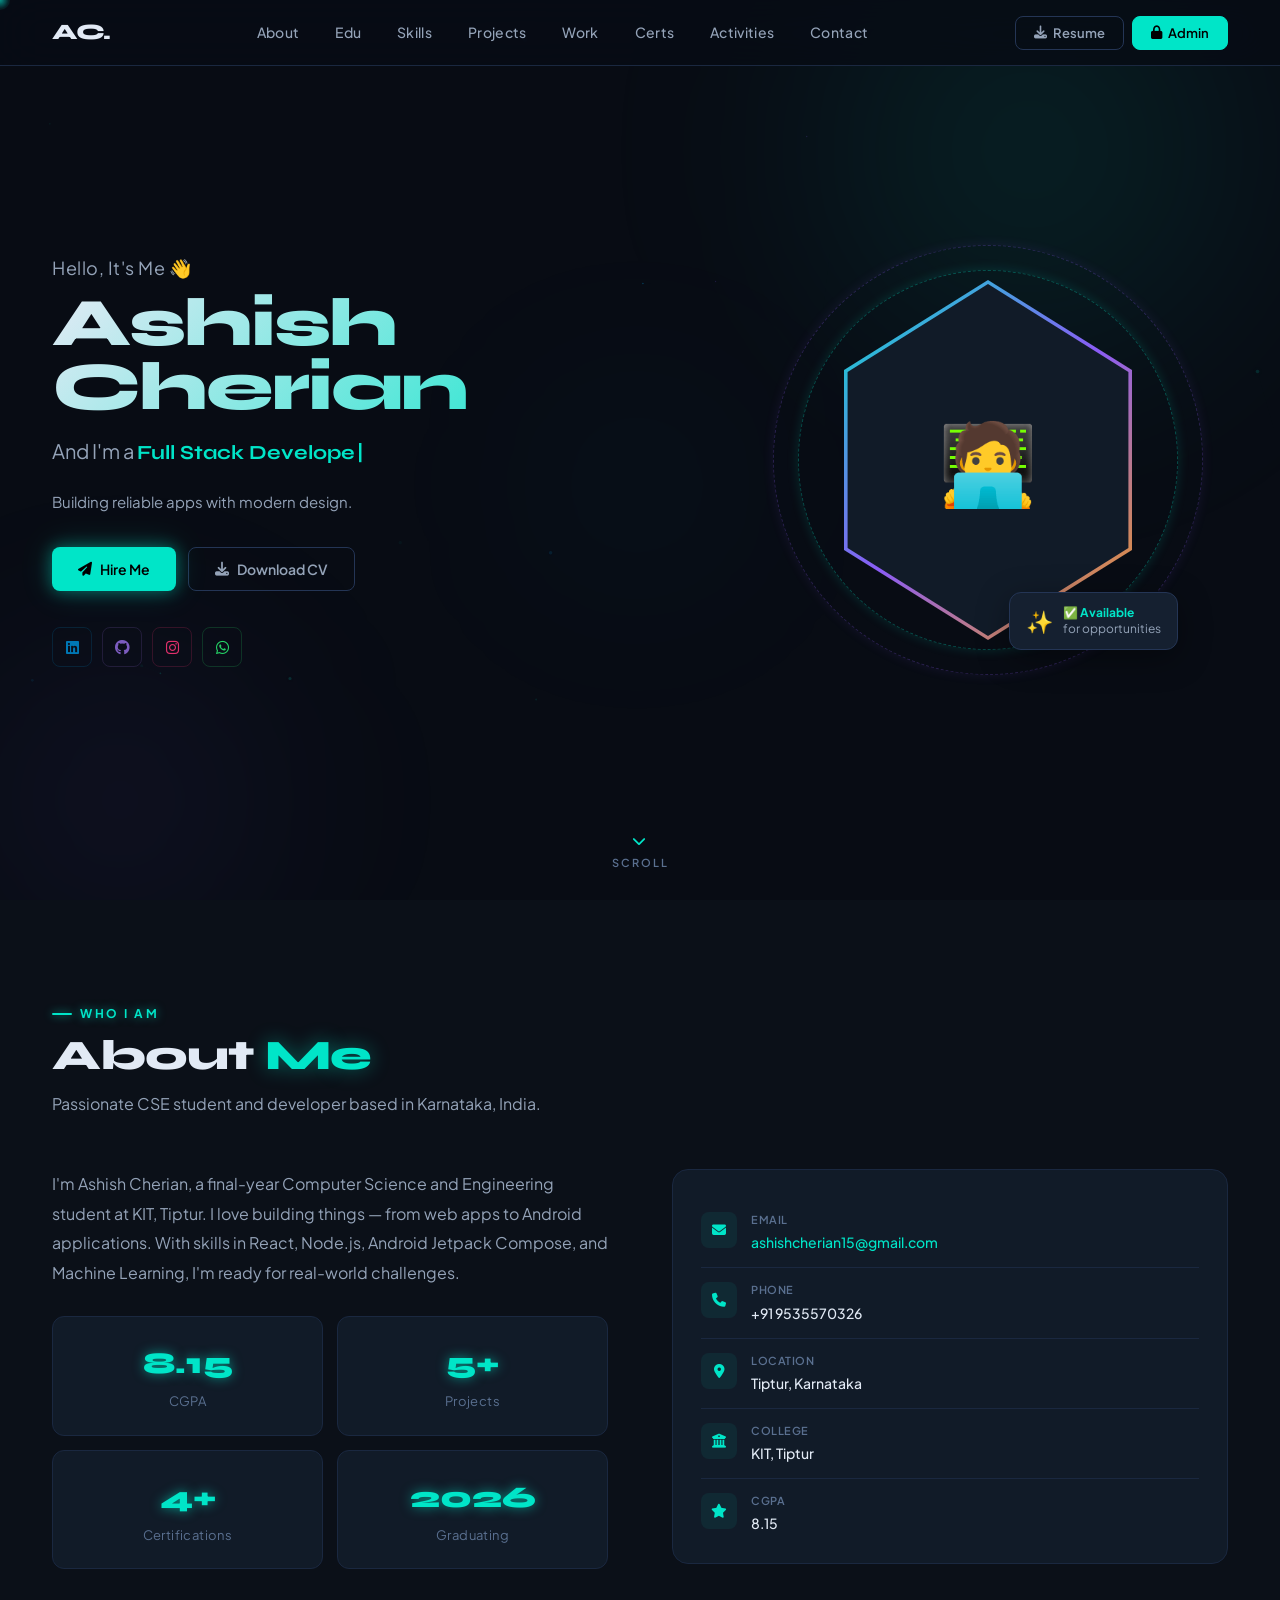
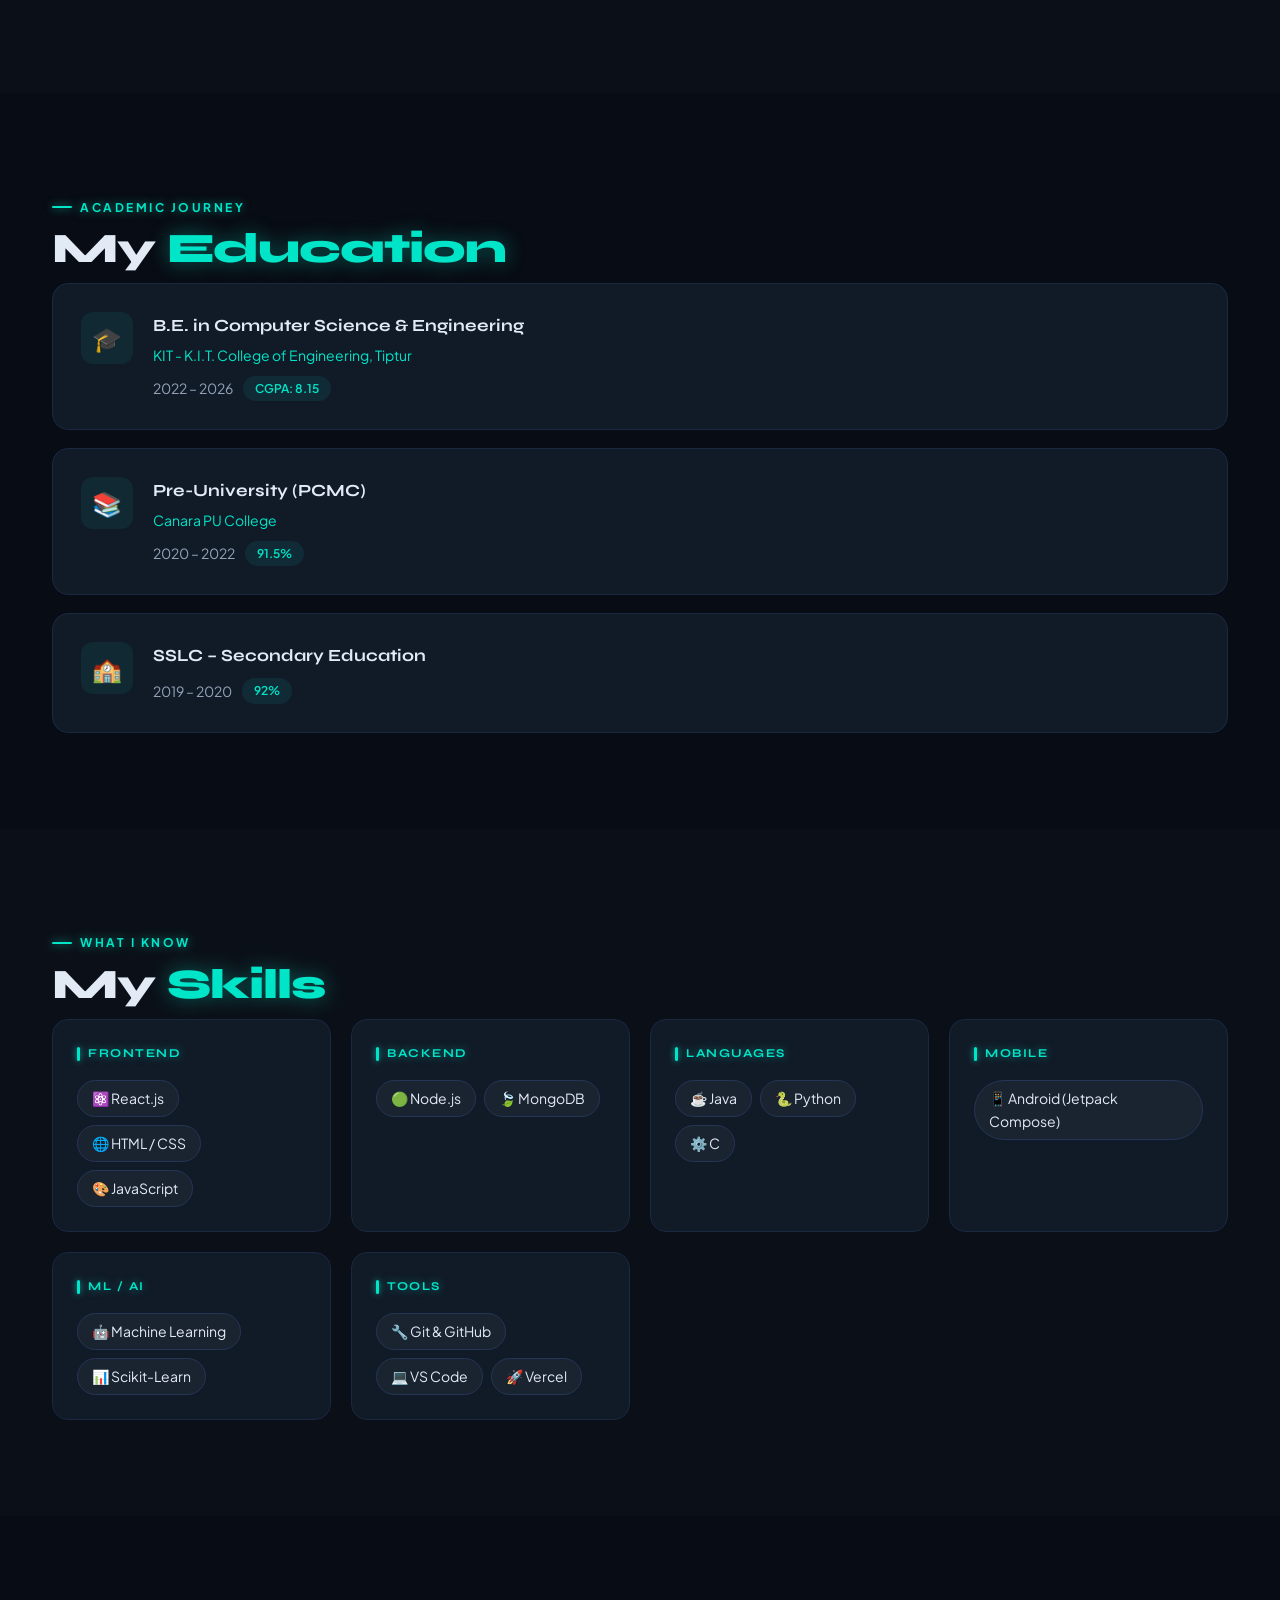
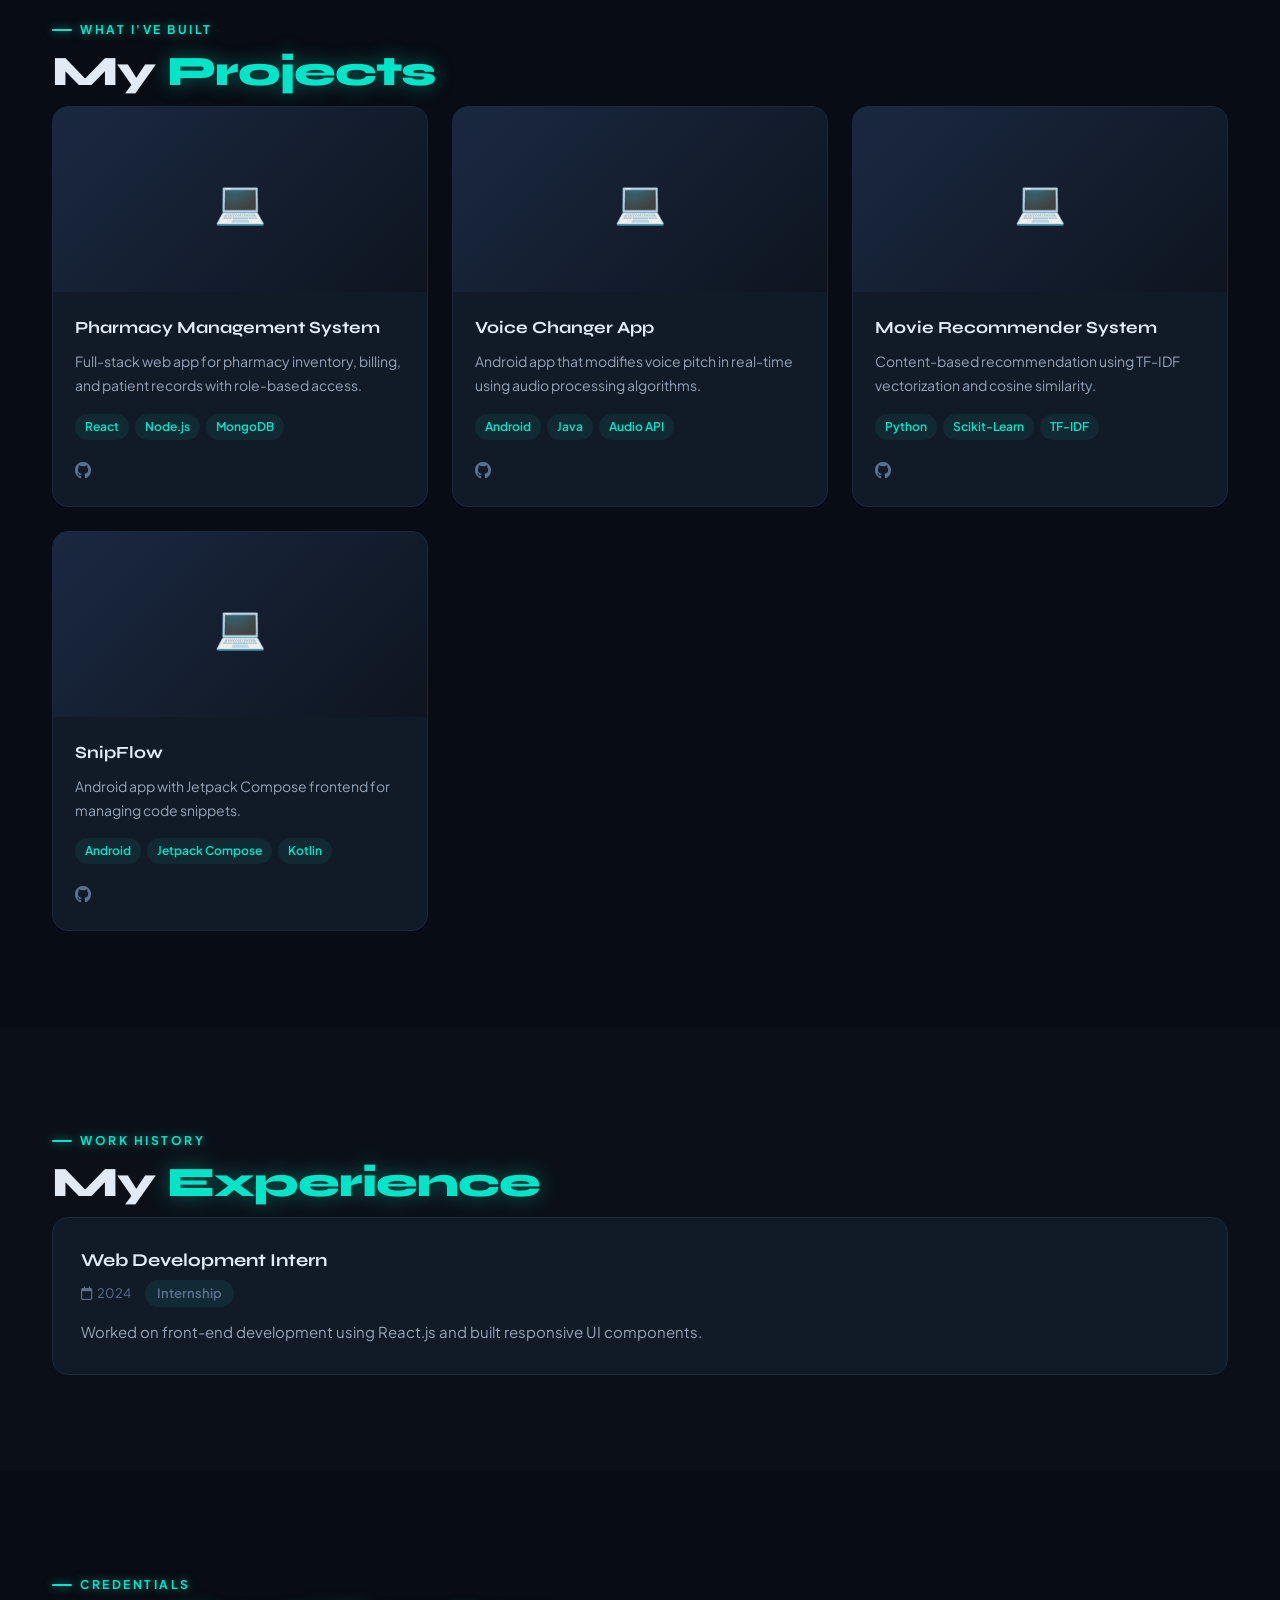
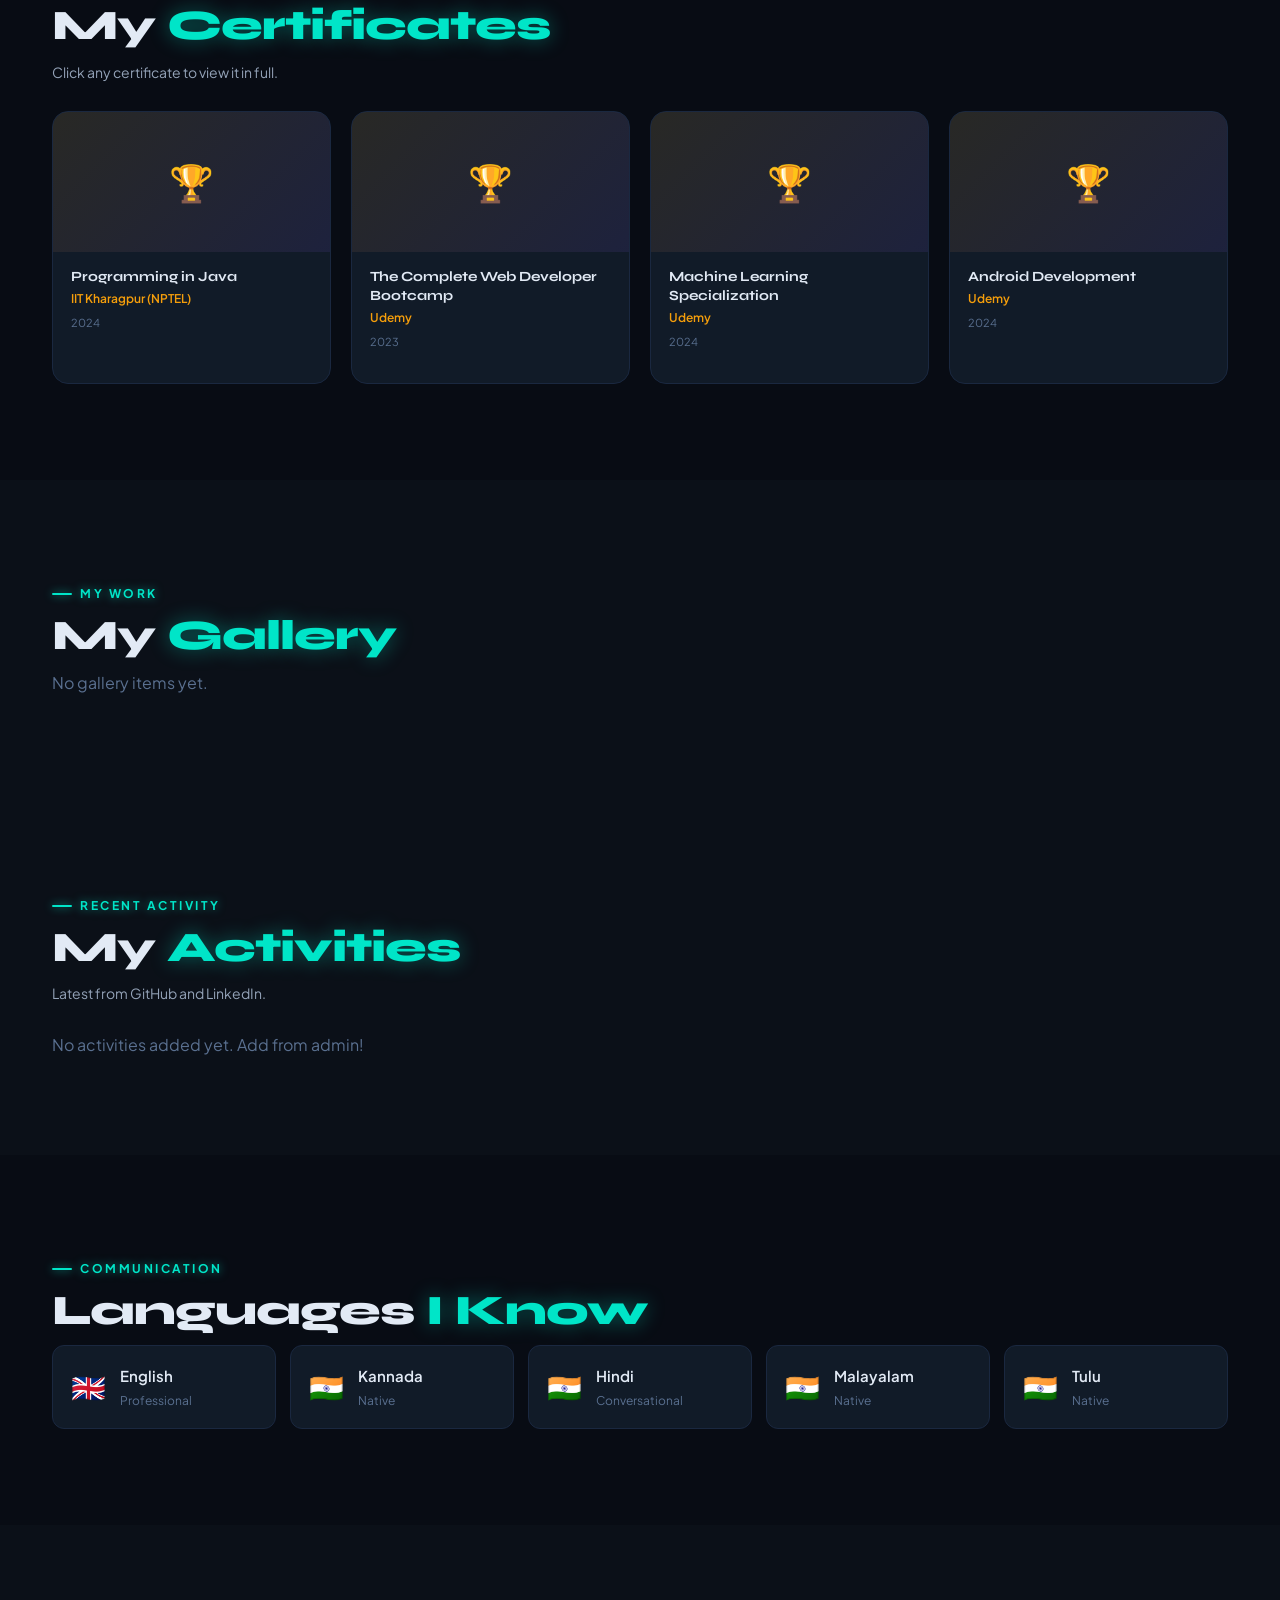
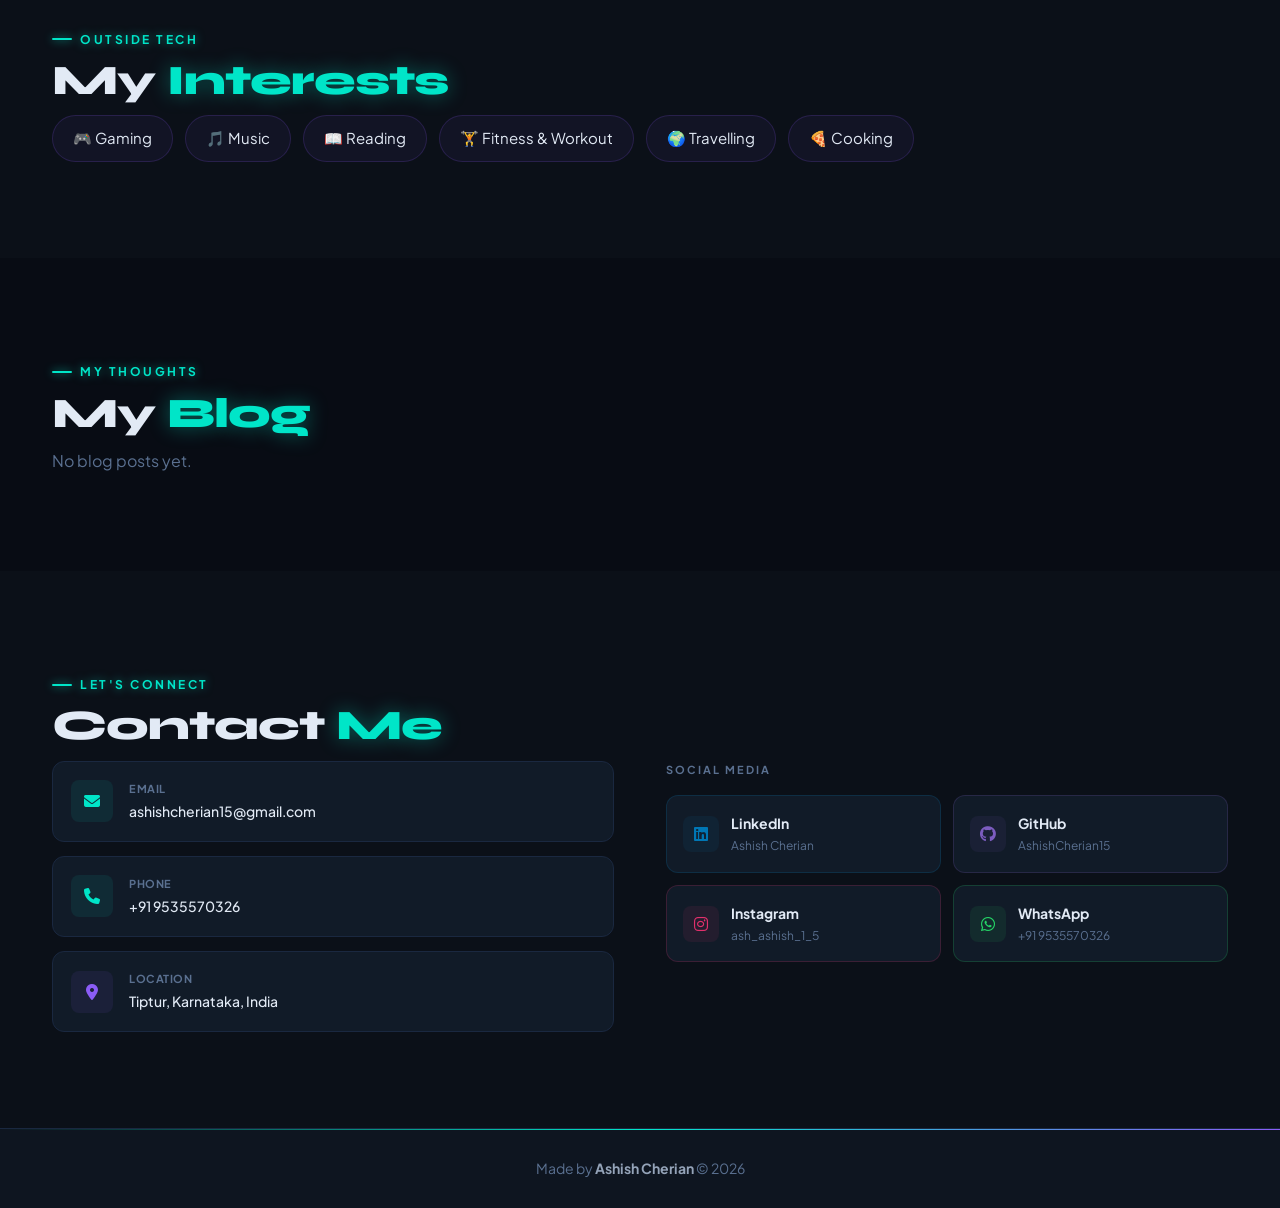
==== commit dfecad7f: "fix cert cards, sec-hint, hero admin fields" ====
--- a/Index.html
+++ b/Index.html
@@ -620,22 +620,44 @@
    CERTIFICATES
 ═══════════════════════════════════════════ */
 .cert-grid { display: grid; grid-template-columns: repeat(auto-fill, minmax(270px,1fr)); gap: 20px; }
-.cert-card { background: var(--card); border: 1px solid var(--bdr); border-radius: var(--r); overflow: hidden; transition: all .3s; cursor: pointer; }
+.cert-card {
+  background: var(--card); border: 1px solid var(--bdr); border-radius: var(--r);
+  overflow: hidden; transition: all .3s; cursor: pointer;
+  display: flex; flex-direction: column;
+}
 .cert-card:hover { border-color: var(--yellow); transform: translateY(-4px); box-shadow: 0 16px 48px rgba(245,158,11,.08); }
-.cert-thumb { height: 140px; background: linear-gradient(135deg,rgba(245,158,11,.1),rgba(139,92,246,.1)); display: flex; align-items: center; justify-content: center; overflow: hidden; position: relative; }
+.cert-thumb {
+  height: 140px; flex-shrink: 0;
+  background: linear-gradient(135deg,rgba(245,158,11,.1),rgba(139,92,246,.1));
+  display: flex; align-items: center; justify-content: center;
+  overflow: hidden; position: relative;
+}
 .cert-thumb img, .cert-thumb video { width:100%;height:100%;object-fit:cover; }
 .cert-thumb-ico { font-size: 36px; }
 .cert-view-overlay { position: absolute; inset: 0; background: rgba(0,0,0,.7); display: flex; align-items: center; justify-content: center; opacity: 0; transition: .3s; color: #fff; font-size: 24px; }
 .cert-card:hover .cert-view-overlay { opacity: 1; }
-.cert-body { padding: 18px; }
-.cert-name { font-family: var(--font-h); font-size: 15px; font-weight: 700; margin-bottom: 4px; }
-.cert-iss { color: var(--yellow); font-size: 13px; margin-bottom: 4px; }
-.cert-date { color: var(--text3); font-size: 12px; }
-.cert-footer { display: flex; gap: 8px; margin-top: 10px; flex-wrap: wrap; }
-.cert-link-btn { display: inline-flex; align-items: center; gap: 5px; color: var(--cyan); font-size: 12px; padding: 3px 10px; border-radius: 100px; background: rgba(0,229,200,.07); border: 1px solid rgba(0,229,200,.2); transition: .2s; }
+.cert-body {
+  padding: 16px 18px 18px;
+  display: flex; flex-direction: column; gap: 4px;
+  flex: 1; min-width: 0;
+}
+.cert-name {
+  font-family: var(--font-h); font-size: 14px; font-weight: 700;
+  line-height: 1.35; word-break: break-word; color: var(--text);
+}
+.cert-iss { color: var(--yellow); font-size: 12px; font-weight: 600; word-break: break-word; line-height: 1.4; }
+.cert-date { color: var(--text3); font-size: 11px; margin-top: 2px; }
+.cert-footer { display: flex; gap: 6px; margin-top: 10px; flex-wrap: wrap; align-items: center; }
+.cert-link-btn {
+  display: inline-flex; align-items: center; gap: 5px;
+  color: var(--cyan); font-size: 11px; padding: 3px 9px; border-radius: 100px;
+  background: rgba(0,229,200,.07); border: 1px solid rgba(0,229,200,.2);
+  transition: .2s; white-space: nowrap;
+}
 .cert-link-btn:hover { background: rgba(0,229,200,.15); }
 .cert-link-btn.linkedin { color: #0077b5; background: rgba(0,119,181,.07); border-color: rgba(0,119,181,.2); }
 .cert-link-btn.linkedin:hover { background: rgba(0,119,181,.15); }
+.sec-hint { color: var(--text2); font-size: 14px; margin-bottom: 28px; margin-top: 8px; line-height: 1.6; }
 
 /* ═══════════════════════════════════════════
    GALLERY
@@ -1115,7 +1137,7 @@
   <div class="wrap reveal">
     <div class="sec-eyebrow">Credentials</div>
     <h2 class="sec-title">My <em>Certificates</em></h2>
-    <p style="color:var(--text2);font-size:14px;margin-bottom:28px;margin-top:-36px">Click any certificate to view it in full.</p>
+    <p class="sec-hint">Click any certificate to view it in full.</p>
     <div class="cert-grid" id="certGrid"></div>
   </div>
 </section>
@@ -1134,7 +1156,7 @@
   <div class="wrap reveal">
     <div class="sec-eyebrow">Recent Activity</div>
     <h2 class="sec-title">My <em>Activities</em></h2>
-    <p style="color:var(--text2);font-size:14px;margin-bottom:28px;margin-top:-36px">Latest from GitHub and LinkedIn.</p>
+    <p class="sec-hint">Latest from GitHub and LinkedIn.</p>
     <div id="ghContribWrap" class="gh-contrib-wrap" style="display:none">
       <div class="gh-contrib-title"><i class="fab fa-github" style="color:var(--purple)"></i> GitHub Contribution Graph</div>
       <img id="ghContribImg" src="" alt="GitHub contributions" style="width:100%;border-radius:8px">
@@ -1269,6 +1291,18 @@
               <div class="fg"><label class="fl">CGPA</label><input class="fi" id="pCGPA"></div>
               <div class="fg"><label class="fl">Graduation Year</label><input class="fi" id="pYear"></div>
             </div>
+          </div>
+        </div>
+        <!-- Hero Section Text -->
+        <div style="background:rgba(0,229,200,.05);border:1px solid rgba(0,229,200,.2);border-radius:var(--r);padding:20px;margin-bottom:18px">
+          <p style="font-family:var(--font-h);font-size:14px;font-weight:700;color:var(--cyan);margin-bottom:14px">🏠 Hero Section Text</p>
+          <div class="fr2">
+            <div class="fg"><label class="fl">Greeting Line</label><input class="fi" id="pGreeting" placeholder="Hello, It's Me 👋"></div>
+            <div class="fg"><label class="fl">Typing Roles (comma separated)</label><input class="fi" id="pRoles" placeholder="Full Stack Developer,Android Developer,ML Engineer"></div>
+          </div>
+          <div class="fr2">
+            <div class="fg"><label class="fl">Primary Button Label</label><input class="fi" id="pBtn1" placeholder="Hire Me"></div>
+            <div class="fg"><label class="fl">Secondary Button Label</label><input class="fi" id="pBtn2" placeholder="Download CV"></div>
           </div>
         </div>
         <div class="fg"><label class="fl">Tagline (short intro under name)</label><input class="fi" id="pTagline"></div>
@@ -1624,6 +1658,11 @@
   document.getElementById('heroName').textContent=p.name||'Ashish Cherian';
   document.getElementById('heroRole').textContent=p.role||'Full Stack Developer';
   document.getElementById('heroTagline').textContent=p.tagline||'Building reliable apps with modern design.';
+  if(p.greeting) document.querySelector('.hero-greeting').innerHTML=p.greeting;
+  const hb=document.querySelector('.hero-btns');
+  if(hb&&(p.btn1||p.btn2)) hb.innerHTML=`
+    <button class="btn btn-cyan" onclick="scrollTo2('contact')"><i class="fas fa-paper-plane"></i> ${p.btn1||'Hire Me'}</button>
+    <button class="btn btn-ghost" onclick="downloadResume()"><i class="fas fa-download"></i> ${p.btn2||'Download CV'}</button>`;
   const badges={Available:'✅ Available',Busy:'🔴 Busy',Open:'🟡 Open'};
   document.getElementById('heroBadge').textContent=badges[p.status]||'✅ Available';
   document.getElementById('heroSocials').innerHTML=(D.social||[]).map(s=>`<a class="hero-soc" href="${s.url}" target="_blank" title="${s.name}" style="color:${s.color};border-color:${s.color}33"><i class="${s.icon}"></i></a>`).join('');
@@ -1950,6 +1989,7 @@
   const p=D.profile;
   const sv=(id,val)=>{const el=document.getElementById(id);if(el)el.value=val||'';};
   sv('pName',p.name);sv('pRole',p.role);sv('pTagline',p.tagline);sv('pDesc',p.desc);
+  sv('pGreeting',p.greeting||'');sv('pRoles',(p.roles||[]).join(','));sv('pBtn1',p.btn1||'');sv('pBtn2',p.btn2||'');
   sv('pBio',p.bio);sv('pLocation',p.location);sv('pCGPA',p.cgpa);sv('pYear',p.year);
   sv('pProj',p.projects);sv('pEmail',p.email);sv('pPhone',p.phone);sv('pCollege',p.college);
   document.getElementById('pStatus').value=p.status||'Available';
@@ -1992,6 +2032,10 @@
   D.profile.phone=document.getElementById('pPhone').value;
   D.profile.college=document.getElementById('pCollege').value;
   D.profile.status=document.getElementById('pStatus').value;
+  D.profile.greeting=document.getElementById('pGreeting').value;
+  D.profile.roles=document.getElementById('pRoles').value.split(',').map(s=>s.trim()).filter(Boolean);
+  D.profile.btn1=document.getElementById('pBtn1').value;
+  D.profile.btn2=document.getElementById('pBtn2').value;
   saveData();
 }
 function saveContact(){
@@ -2506,7 +2550,7 @@
   });
 
   // Typing effect for hero role
-  const roles = ['Full Stack Developer','Android Developer','ML Engineer','UI/UX Enthusiast'];
+  const roles = (D.profile.roles&&D.profile.roles.length)?D.profile.roles:['Full Stack Developer','Android Developer','ML Engineer','UI/UX Enthusiast'];
   let ri=0, ci=0, deleting=false;
   const roleEl = document.getElementById('heroRole');
   function typeRole(){
